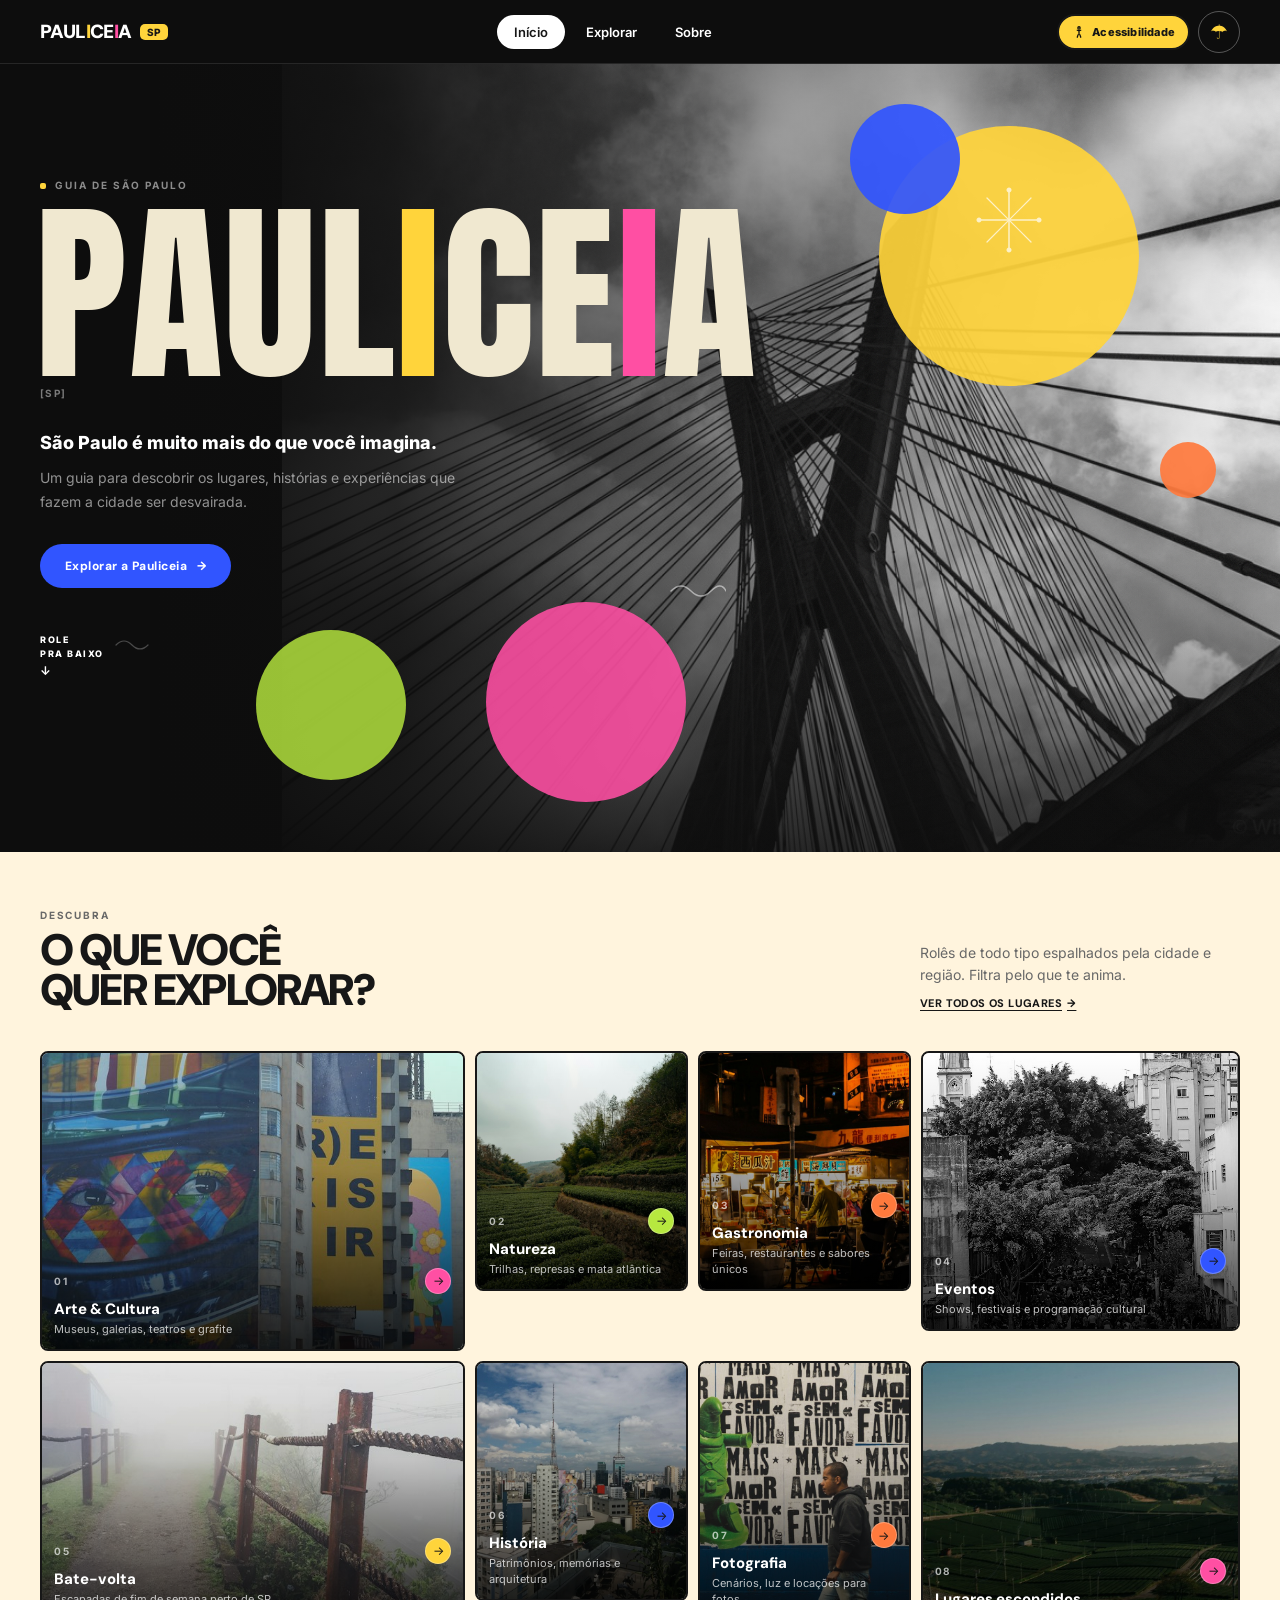
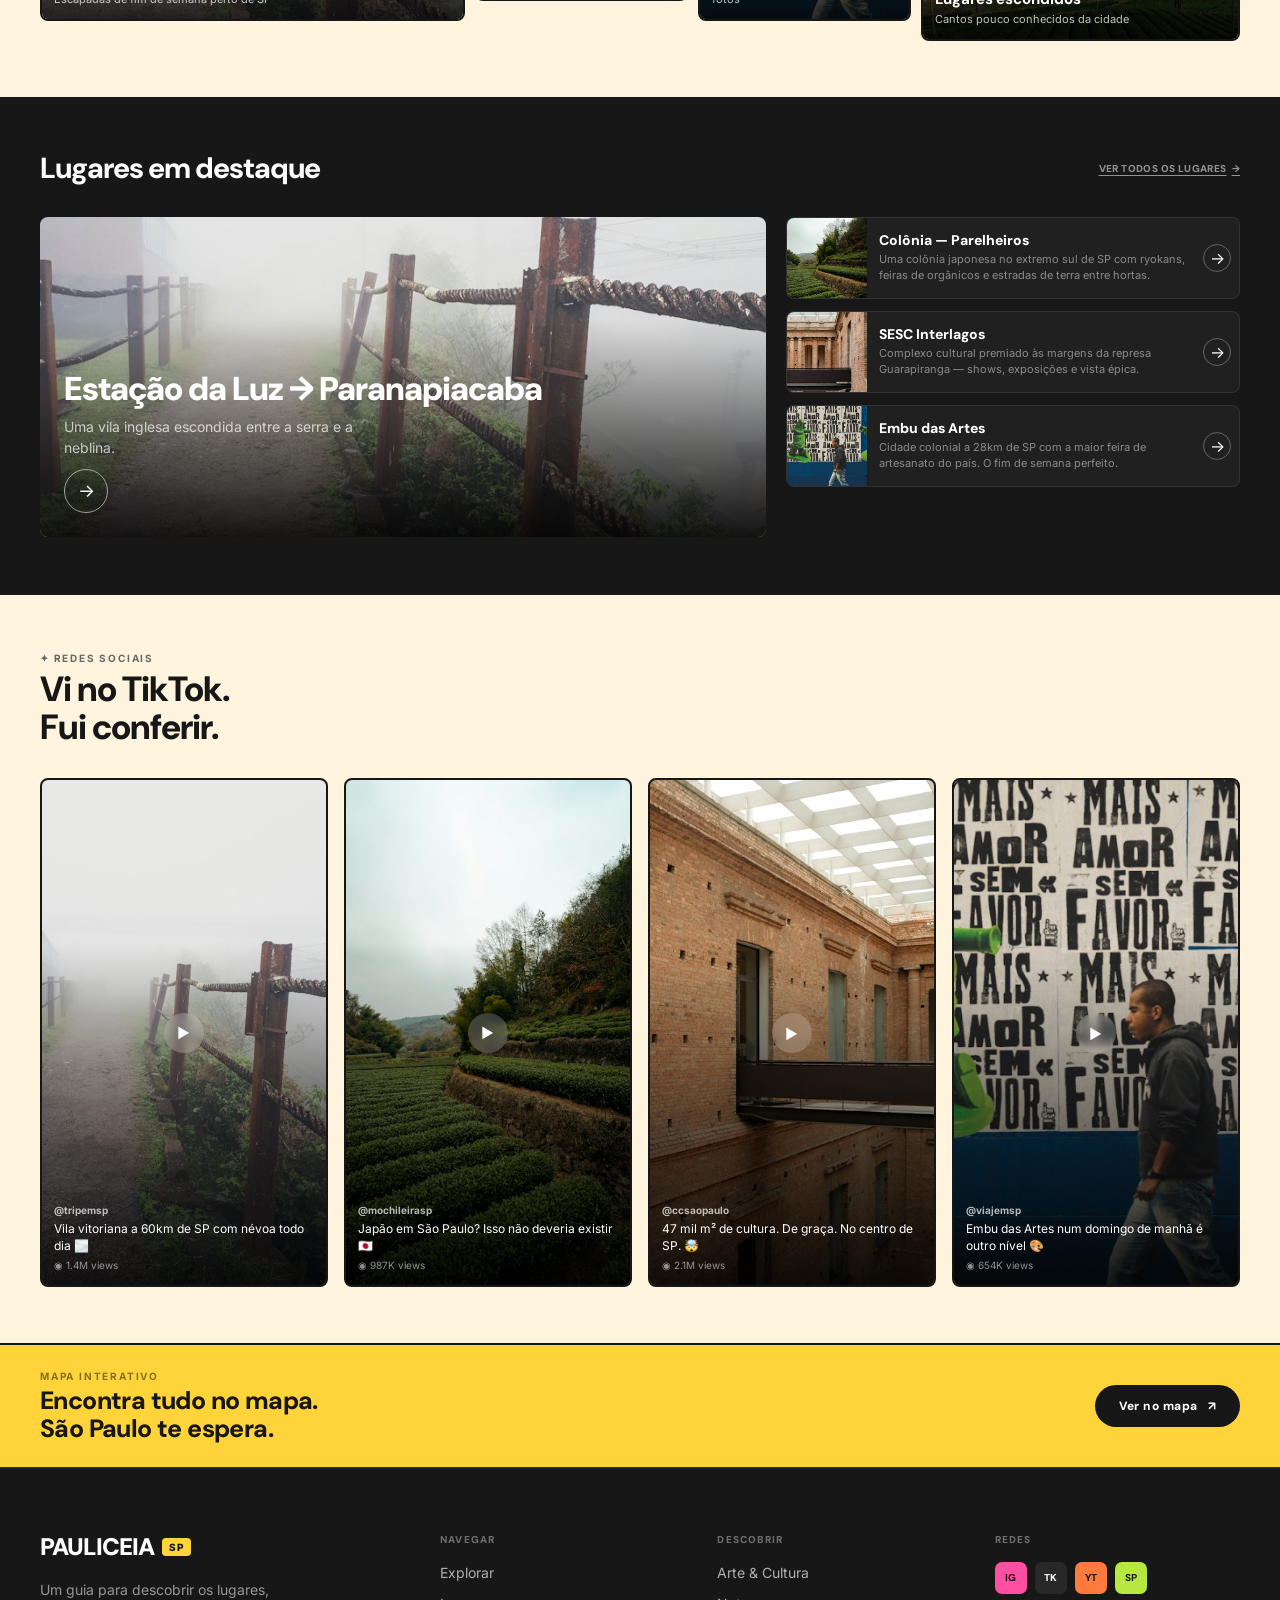
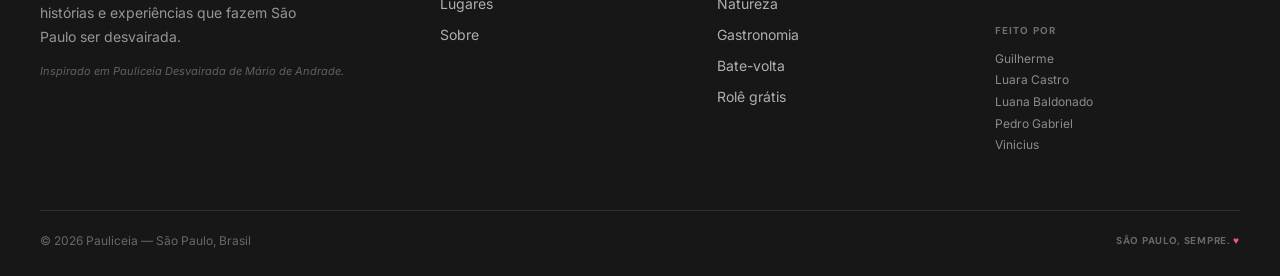
==== index.html @ 5afbe062 "Home page" ====
<!doctype html>
<html lang="pt-BR">
  <head>
    <meta charset="UTF-8" />
    <meta name="viewport" content="width=device-width, initial-scale=1" />
    <meta name="theme-color" content="#0d0d0d" />
    <meta name="description" content="Um guia para descobrir os lugares, histórias e experiências que fazem São Paulo ser desvairada." />
    <title>Pauliceia SP — Guia de São Paulo</title>
    <link rel="preconnect" href="https://fonts.googleapis.com" />
    <link rel="preconnect" href="https://fonts.gstatic.com" crossorigin />
    <link href="https://fonts.googleapis.com/css2?family=Anton&family=DM+Sans:wght@400;500;600;700;800;900&family=Inter:wght@400;500;600;700;800&display=swap" rel="stylesheet" />
    <link rel="stylesheet" href="styles.css" />
    <script src="script.js" defer></script>
  </head>
  <body>
    <a class="skip-link" href="#conteudo">Pular para o conteúdo</a>
    <header class="site-header">
      <div class="header-inner">
        <a class="brand" href="#inicio" aria-label="Pauliceia SP, início">
          <span>PAUL<span class="brand-yellow">I</span>CE<span class="brand-pink">I</span>A</span>
          <span class="brand-tag">SP</span>
        </a>
        <button class="menu-toggle" type="button" aria-expanded="false" aria-controls="primary-nav" aria-label="Abrir menu">
          <span></span><span></span>
        </button>
        <nav class="primary-nav" id="primary-nav" aria-label="Navegação principal">
          <a class="nav-link is-current" href="#inicio">Início</a>
          <a class="nav-link" href="#explorar">Explorar</a>
          <a class="nav-link" href="#sobre">Sobre</a>
        </nav>
        <div class="header-actions">
          <button class="accessibility-toggle" type="button" aria-pressed="false">
            <img src="assets/accessibility.svg" alt="" />
            <span>Acessibilidade</span>
          </button>
          <button class="theme-toggle" type="button" aria-label="Alternar tema" aria-pressed="false">☂</button>
        </div>
      </div>
    </header>

    <main id="conteudo">
      <section class="hero" id="inicio" aria-labelledby="hero-title">
        <img class="hero-photo" src="assets/hero.png" alt="Ponte estaiada de São Paulo vista de baixo" />
        <div class="hero-texture" aria-hidden="true"></div>
        <div class="hero-scrim" aria-hidden="true"></div>
        <div class="hero-shape shape-yellow" aria-hidden="true"></div>
        <div class="hero-shape shape-pink" aria-hidden="true"></div>
        <div class="hero-shape shape-green" aria-hidden="true"></div>
        <div class="hero-shape shape-blue" aria-hidden="true"></div>
        <div class="hero-shape shape-orange" aria-hidden="true"></div>
        <img class="hero-spark" src="assets/hero-spark.svg" alt="" />
        <img class="hero-mark" src="assets/hero-mark.svg" alt="" />

        <div class="hero-content page-width">
          <p class="eyebrow hero-eyebrow"><span></span> Guia de São Paulo</p>
          <h1 id="hero-title" aria-label="Pauliceia"><span>P</span><span>A</span><span>U</span><span>L</span><span class="yellow-letter">I</span><span>C</span><span>E</span><span class="pink-letter">I</span><span>A</span></h1>
          <p class="hero-index">[SP]</p>
          <div class="hero-copy">
            <h2>São Paulo é muito mais do que você imagina.</h2>
            <p>Um guia para descobrir os lugares, histórias e experiências que fazem a cidade ser desvairada.</p>
            <a class="button button-blue" href="#explorar">Explorar a Pauliceia <span aria-hidden="true">→</span></a>
            <div class="scroll-note">
              <span>Role<br />pra baixo<br /><b aria-hidden="true">↓</b></span>
              <img src="assets/scroll-mark.svg" alt="" />
            </div>
          </div>
        </div>
      </section>

      <section class="explore-section paper-section" id="explorar" aria-labelledby="explore-title">
        <div class="page-width section-pad">
          <div class="section-heading explore-heading">
            <div>
              <p class="eyebrow">Descubra</p>
              <h2 class="display-heading" id="explore-title">O que você<br />quer explorar?</h2>
            </div>
            <div class="heading-aside">
              <p>Rolês de todo tipo espalhados pela cidade e região. Filtra pelo que te anima.</p>
              <a class="text-link" href="#lugares">Ver todos os lugares <span aria-hidden="true">→</span></a>
            </div>
          </div>

          <div class="category-grid">
            <a class="category-card category-culture" href="#lugares">
              <img src="assets/category-culture.png" alt="Mural e arte urbana em São Paulo" />
              <span class="category-content"><span class="category-top"><span class="category-number">01</span><span class="category-arrow" aria-hidden="true">→</span></span><span class="category-name">Arte &amp; Cultura</span><span class="category-description">Museus, galerias, teatros e grafite</span></span>
            </a>
            <a class="category-card category-nature" href="#lugares">
              <img src="assets/category-nature.png" alt="Trilha cercada por verde" />
              <span class="category-content"><span class="category-top"><span class="category-number">02</span><span class="category-arrow" aria-hidden="true">→</span></span><span class="category-name">Natureza</span><span class="category-description">Trilhas, represas e mata atlântica</span></span>
            </a>
            <a class="category-card category-food" href="#lugares">
              <img src="assets/category-food.png" alt="Banca de comida em mercado" />
              <span class="category-content"><span class="category-top"><span class="category-number">03</span><span class="category-arrow" aria-hidden="true">→</span></span><span class="category-name">Gastronomia</span><span class="category-description">Feiras, restaurantes e sabores únicos</span></span>
            </a>
            <a class="category-card category-events" href="#lugares">
              <img src="assets/category-events.png" alt="Multidão em evento cultural" />
              <span class="category-content"><span class="category-top"><span class="category-number">04</span><span class="category-arrow" aria-hidden="true">→</span></span><span class="category-name">Eventos</span><span class="category-description">Shows, festivais e programação cultural</span></span>
            </a>
            <a class="category-card category-daytrip" href="#lugares">
              <img src="assets/category-daytrip.png" alt="Caminho com neblina na serra" />
              <span class="category-content"><span class="category-top"><span class="category-number">05</span><span class="category-arrow" aria-hidden="true">→</span></span><span class="category-name">Bate-volta</span><span class="category-description">Escapadas de fim de semana perto de SP</span></span>
            </a>
            <a class="category-card category-history" href="#lugares">
              <img src="assets/category-history.png" alt="Edifício histórico paulistano" />
              <span class="category-content"><span class="category-top"><span class="category-number">06</span><span class="category-arrow" aria-hidden="true">→</span></span><span class="category-name">História</span><span class="category-description">Patrimônios, memórias e arquitetura</span></span>
            </a>
            <a class="category-card category-photo" href="#lugares">
              <img src="assets/category-photography.png" alt="Paisagem urbana ao entardecer" />
              <span class="category-content"><span class="category-top"><span class="category-number">07</span><span class="category-arrow" aria-hidden="true">→</span></span><span class="category-name">Fotografia</span><span class="category-description">Cenários, luz e locações para fotos</span></span>
            </a>
            <a class="category-card category-hidden" href="#lugares">
              <img src="assets/category-hidden.png" alt="Vista de um lugar pouco conhecido" />
              <span class="category-content"><span class="category-top"><span class="category-number">08</span><span class="category-arrow" aria-hidden="true">→</span></span><span class="category-name">Lugares escondidos</span><span class="category-description">Cantos pouco conhecidos da cidade</span></span>
            </a>
          </div>
        </div>
      </section>

      <section class="featured-section dark-section" id="lugares" aria-labelledby="featured-title">
        <div class="page-width section-pad">
          <div class="section-heading featured-heading">
            <h2 id="featured-title">Lugares em destaque</h2>
            <a class="text-link text-link-muted" href="#mapa">Ver todos os lugares <span aria-hidden="true">→</span></a>
          </div>
          <div class="featured-grid">
            <a class="featured-main" href="https://maps.google.com/?q=Paranapiacaba+SP" target="_blank" rel="noreferrer">
              <img src="assets/destination-paranapiacaba.png" alt="Caminho envolto em névoa na Vila de Paranapiacaba" />
              <span class="featured-main-copy"><strong>Estação da Luz → Paranapiacaba</strong><span>Uma vila inglesa escondida entre a serra e a neblina.</span><i aria-hidden="true">→</i></span>
            </a>
            <div class="featured-list">
              <a class="place-row" href="https://maps.google.com/?q=Parelheiros+SP" target="_blank" rel="noreferrer">
                <img src="assets/destination-parelheiros.png" alt="Plantação de chá em Parelheiros" />
                <span><strong>Colônia — Parelheiros</strong><span>Uma colônia japonesa no extremo sul de SP com ryokans, feiras de orgânicos e estradas de terra entre hortas.</span></span>
                <i aria-hidden="true">→</i>
              </a>
              <a class="place-row" href="https://maps.google.com/?q=SESC+Interlagos" target="_blank" rel="noreferrer">
                <img src="assets/destination-sesc.png" alt="Interior do SESC Interlagos" />
                <span><strong>SESC Interlagos</strong><span>Complexo cultural premiado às margens da represa Guarapiranga — shows, exposições e vista épica.</span></span>
                <i aria-hidden="true">→</i>
              </a>
              <a class="place-row" href="https://maps.google.com/?q=Embu+das+Artes" target="_blank" rel="noreferrer">
                <img src="assets/destination-embu.png" alt="Mural colorido em Embu das Artes" />
                <span><strong>Embu das Artes</strong><span>Cidade colonial a 28km de SP com a maior feira de artesanato do país. O fim de semana perfeito.</span></span>
                <i aria-hidden="true">→</i>
              </a>
            </div>
          </div>
        </div>
      </section>

      <section class="social-section paper-section" aria-labelledby="social-title">
        <div class="page-width section-pad">
          <p class="eyebrow social-eyebrow">✦ Redes sociais</p>
          <h2 class="social-title" id="social-title">Vi no TikTok.<br />Fui conferir.</h2>
          <div class="social-grid">
            <a class="social-card" href="https://www.tiktok.com/@tripemsp" target="_blank" rel="noreferrer" aria-label="Ver publicação de @tripemsp no TikTok">
              <img src="assets/social-tripemsp.png" alt="Caminho enevoado em Paranapiacaba" />
              <span class="play-button" aria-hidden="true">▶</span>
              <span class="social-caption"><strong>@tripemsp</strong><span>Vila vitoriana a 60km de SP com névoa todo dia 🌫️</span><small>◉ 1.4M views</small></span>
            </a>
            <a class="social-card" href="https://www.tiktok.com/@mochileirasp" target="_blank" rel="noreferrer" aria-label="Ver publicação de @mochileirasp no TikTok">
              <img src="assets/social-mochileirasp.png" alt="Plantação verde nas colinas" />
              <span class="play-button" aria-hidden="true">▶</span>
              <span class="social-caption"><strong>@mochileirasp</strong><span>Japão em São Paulo? Isso não deveria existir 🇯🇵</span><small>◉ 987K views</small></span>
            </a>
            <a class="social-card" href="https://www.tiktok.com/@ccsaopaulo" target="_blank" rel="noreferrer" aria-label="Ver publicação de @ccsaopaulo no TikTok">
              <img src="assets/social-ccsaopaulo.png" alt="Espaço cultural contemporâneo" />
              <span class="play-button" aria-hidden="true">▶</span>
              <span class="social-caption"><strong>@ccsaopaulo</strong><span>47 mil m² de cultura. De graça. No centro de SP. 🤯</span><small>◉ 2.1M views</small></span>
            </a>
            <a class="social-card" href="https://www.tiktok.com/@viajemsp" target="_blank" rel="noreferrer" aria-label="Ver publicação de @viajemsp no TikTok">
              <img src="assets/social-viajemsp.png" alt="Pessoa diante de um mural em Embu das Artes" />
              <span class="play-button" aria-hidden="true">▶</span>
              <span class="social-caption"><strong>@viajemsp</strong><span>Embu das Artes num domingo de manhã é outro nível 🎨</span><small>◉ 654K views</small></span>
            </a>
          </div>
        </div>
      </section>

      <section class="map-cta" id="mapa" aria-labelledby="map-title">
        <div class="page-width map-inner">
          <div>
            <p class="eyebrow">Mapa interativo</p>
            <h2 id="map-title">Encontra tudo no mapa.<br />São Paulo te espera.</h2>
          </div>
          <a class="button button-dark" href="https://maps.google.com/?q=São+Paulo+SP" target="_blank" rel="noreferrer">Ver no mapa <span aria-hidden="true">↗</span></a>
        </div>
      </section>
    </main>

    <footer class="site-footer" id="sobre">
      <div class="page-width footer-inner">
        <div class="footer-grid">
          <div class="footer-about">
            <a class="footer-brand" href="#inicio">PAULICEIA <span>SP</span></a>
            <p>Um guia para descobrir os lugares, histórias e experiências que fazem São Paulo ser desvairada.</p>
            <em>Inspirado em Pauliceia Desvairada de Mário de Andrade.</em>
          </div>
          <div class="footer-column">
            <h2>Navegar</h2>
            <a href="#explorar">Explorar</a><a href="#lugares">Lugares</a><a href="#sobre">Sobre</a>
          </div>
          <div class="footer-column">
            <h2>Descobrir</h2>
            <a href="#explorar">Arte &amp; Cultura</a><a href="#explorar">Natureza</a><a href="#explorar">Gastronomia</a><a href="#explorar">Bate-volta</a><a href="#explorar">Rolê grátis</a>
          </div>
          <div class="footer-column footer-socials">
            <h2>Redes</h2>
            <div class="social-links"><a href="https://www.instagram.com/" aria-label="Instagram">IG</a><a href="https://www.tiktok.com/" aria-label="TikTok">TK</a><a href="https://www.youtube.com/" aria-label="YouTube">YT</a><a href="https://open.spotify.com/" aria-label="Spotify">SP</a></div>
            <h2 class="credits-heading">Feito por</h2>
            <p>Guilherme<br />Luara Castro<br />Luana Baldonado<br />Pedro Gabriel<br />Vinicius</p>
          </div>
        </div>
        <div class="footer-bottom"><span>© 2026 Pauliceia — São Paulo, Brasil</span><strong>São Paulo, sempre. <b aria-hidden="true">♥</b></strong></div>
      </div>
    </footer>
  </body>
</html>
---- styles.css ----
:root {
  color-scheme: light;
  --ink: #171717;
  --night: #0d0d0d;
  --paper: #fff4dd;
  --paper-text: #171717;
  --muted: #686868;
  --yellow: #ffd43b;
  --pink: #ff4fa3;
  --green: #b7e83f;
  --blue: #3155ff;
  --orange: #ff7a3d;
  --content: 1440px;
}

* { box-sizing: border-box; }
html { scroll-behavior: smooth; scroll-padding-top: 72px; }
body { margin: 0; background: var(--paper); color: var(--paper-text); font-family: Inter, sans-serif; -webkit-font-smoothing: antialiased; }
body.night-mode { --paper: #191919; --paper-text: #f0e8d0; --muted: #aaa; color-scheme: dark; }
button, a { color: inherit; }
a { text-decoration: none; }
button { font: inherit; }
img { display: block; }
.page-width { width: min(100% - 80px, var(--content)); margin-inline: auto; }
.skip-link { position: fixed; z-index: 20; top: 8px; left: 8px; padding: 12px 16px; color: var(--ink); background: var(--yellow); transform: translateY(-150%); }
.skip-link:focus { transform: translateY(0); }

.site-header { position: relative; z-index: 10; height: 64px; background: var(--night); border-bottom: 1px solid rgba(255,255,255,.1); color: #fff; }
.header-inner { width: min(100% - 80px, var(--content)); height: 100%; margin: auto; display: flex; align-items: center; justify-content: space-between; }
.brand { display: inline-flex; align-items: center; gap: 8px; font: 900 19px/1 "DM Sans", sans-serif; letter-spacing: -.6px; }
.brand-yellow { color: var(--yellow); }
.brand-pink { color: var(--pink); }
.brand-tag { padding: 3px 7px; border-radius: 5px; background: var(--yellow); color: var(--ink); font: 800 10px/1 Inter, sans-serif; letter-spacing: .4px; }
.primary-nav, .header-actions { display: flex; align-items: center; gap: 4px; }
.nav-link { padding: 8px 16px; border: 1px solid transparent; border-radius: 24px; color: #fff; font-size: 13px; font-weight: 600; transition: background .2s, color .2s; }
.nav-link:hover, .nav-link.is-current { background: #fff; color: var(--ink); }
.header-actions { gap: 8px; }
.accessibility-toggle, .theme-toggle, .menu-toggle { border: 0; cursor: pointer; }
.accessibility-toggle { display: inline-flex; align-items: center; gap: 6px; padding: 9px 13px; border: 2px solid var(--ink); border-radius: 30px; background: var(--yellow); color: var(--ink); font-size: 11px; font-weight: 800; letter-spacing: .2px; }
.accessibility-toggle img { width: 14px; height: 14px; object-fit: contain; }
.theme-toggle { width: 42px; height: 42px; border: 1px solid rgba(255,255,255,.3); border-radius: 50%; background: transparent; color: var(--yellow); font-size: 20px; }
.theme-toggle:hover { background: rgba(255,255,255,.1); }
.menu-toggle { display: none; }

.hero { position: relative; min-height: 788px; overflow: hidden; isolation: isolate; background: var(--night); color: #fff; }
.hero-photo, .hero-texture, .hero-scrim { position: absolute; z-index: -2; inset: 0; width: 100%; height: 100%; }
.hero-photo { left: auto; width: 78%; object-fit: cover; object-position: center 48%; }
.hero-texture { z-index: -1; background: url("assets/texture.png") left top / 180px auto repeat; opacity: .12; mix-blend-mode: screen; }
.hero-scrim { z-index: -1; background: linear-gradient(90deg, #0d0d0d 12%, rgba(13,13,13,.88) 31%, rgba(13,13,13,.43) 56%, rgba(13,13,13,.04) 100%), linear-gradient(0deg, rgba(13,13,13,.8), transparent 38%); }
.hero-content { position: relative; padding-top: 114px; padding-bottom: 68px; }
.eyebrow { margin: 0; color: var(--muted); font-size: 10px; font-weight: 700; letter-spacing: 1.8px; line-height: 1.5; text-transform: uppercase; }
.hero-eyebrow { display: flex; align-items: center; gap: 9px; color: rgba(255,255,255,.52); letter-spacing: 2px; }
.hero-eyebrow span { width: 6px; height: 6px; border-radius: 2px; background: var(--yellow); }
.hero h1 { display: flex; align-items: baseline; gap: 0; width: max-content; margin: 12px 0 0 -5px; color: #f0e8d0; font: 400 194px/.92 Anton, Impact, sans-serif; letter-spacing: 1.5px; }
.hero h1 .yellow-letter { color: var(--yellow); }
.hero h1 .pink-letter { color: var(--pink); }
.hero-index { margin: 4px 0 0; color: rgba(255,255,255,.45); font-size: 10px; font-weight: 700; letter-spacing: 1.4px; }
.hero-copy { max-width: 480px; margin-top: 32px; }
.hero-copy h2 { margin: 0; color: #fff; font-size: 18px; font-weight: 800; line-height: 1.35; }
.hero-copy > p { max-width: 455px; margin: 10px 0 0; color: rgba(255,255,255,.55); font-size: 14px; line-height: 1.75; }
.button { display: inline-flex; align-items: center; justify-content: center; gap: 10px; border: 0; border-radius: 30px; font: 800 12px/1.2 "DM Sans", sans-serif; letter-spacing: .45px; transition: transform .2s, filter .2s; }
.button:hover { transform: translateY(-2px); filter: brightness(1.06); }
.button-blue { margin-top: 29px; padding: 15px 25px; background: var(--blue); color: #fff; }
.scroll-note { display: flex; align-items: flex-start; gap: 10px; margin-top: 45px; color: #fff; font-size: 9px; font-weight: 800; letter-spacing: 1.5px; line-height: 1.5; text-transform: uppercase; }
.scroll-note b { display: inline-block; margin-top: 2px; font-size: 12px; }
.scroll-note img { width: 40px; height: 24px; object-fit: contain; }
.hero-shape { position: absolute; z-index: -1; border-radius: 50%; opacity: .92; }
.shape-yellow { top: 62px; right: 11%; width: 260px; aspect-ratio: 1; background: var(--yellow); }
.shape-pink { bottom: 50px; left: 38%; width: 200px; aspect-ratio: 1; background: var(--pink); opacity: .88; }
.shape-green { bottom: 72px; left: 20%; width: 150px; aspect-ratio: 1; background: var(--green); opacity: .82; }
.shape-blue { top: 40px; right: 25%; width: 110px; aspect-ratio: 1; background: var(--blue); }
.shape-orange { top: 48%; right: 5%; width: 56px; aspect-ratio: 1; background: var(--orange); }
.hero-spark, .hero-mark { position: absolute; z-index: 0; pointer-events: none; }
.hero-spark { top: 116px; right: calc(11% + 90px); }
.hero-mark { top: 65%; left: 52%; }

.paper-section { background: var(--paper); color: var(--paper-text); transition: background .25s, color .25s; }
.section-pad { padding-block: 56px; }
.section-heading { display: flex; align-items: flex-end; justify-content: space-between; gap: 32px; }
.display-heading { margin: 7px 0 0; font: 900 44px/.92 "DM Sans", sans-serif; letter-spacing: -1.8px; text-transform: uppercase; }
.heading-aside { width: 320px; }
.heading-aside p { margin: 0; color: var(--muted); font-size: 14px; line-height: 1.6; }
.text-link { display: inline-flex; gap: 5px; margin-top: 9px; color: var(--paper-text); font: 800 11px/1.4 "DM Sans", sans-serif; letter-spacing: .4px; text-decoration: underline; text-underline-offset: 3px; text-transform: uppercase; }
.category-grid { display: grid; grid-template-columns: 2fr 1fr 1fr 1.5fr; grid-template-rows: 300px 280px; gap: 10px; margin-top: 40px; }
.category-card { position: relative; min-width: 0; overflow: hidden; border: 2px solid var(--ink); border-radius: 8px; color: #fff; isolation: isolate; }
.category-card::after { position: absolute; z-index: -1; inset: 0; background: linear-gradient(0deg, rgba(0,0,0,.78), rgba(0,0,0,.12) 62%, transparent); content: ""; }
.category-card > img { position: absolute; z-index: -2; inset: 0; width: 100%; height: 100%; object-fit: cover; transition: transform .45s cubic-bezier(.2,.7,.2,1); }
.category-card:hover > img { transform: scale(1.045); }
.category-content { position: absolute; right: 12px; bottom: 12px; left: 12px; display: flex; flex-direction: column; gap: 4px; }
.category-top { display: flex; align-items: center; justify-content: space-between; margin-bottom: 2px; }
.category-number { color: rgba(255,255,255,.68); font-size: 10px; font-weight: 700; letter-spacing: 1.5px; }
.category-arrow { display: grid; width: 26px; aspect-ratio: 1; place-items: center; border: 1px solid rgba(255,255,255,.28); border-radius: 50%; background: var(--accent, var(--pink)); color: var(--ink); font-size: 12px; transition: transform .2s; }
.category-card:hover .category-arrow { transform: rotate(-45deg); }
.category-name { font: 800 15px/1.2 "DM Sans", sans-serif; }
.category-description { color: rgba(255,255,255,.74); font-size: 11px; line-height: 1.4; }
.category-culture { grid-column: 1; grid-row: 1; height: 300px; --accent: var(--pink); }
.category-nature { grid-column: 2; grid-row: 1; height: 240px; --accent: var(--green); }
.category-food { grid-column: 3; grid-row: 1; height: 240px; --accent: var(--orange); }
.category-events { grid-column: 4; grid-row: 1; height: 280px; --accent: var(--blue); }
.category-daytrip { grid-column: 1; grid-row: 2; height: 260px; --accent: var(--yellow); }
.category-history { grid-column: 2; grid-row: 2; height: 240px; --accent: var(--blue); }
.category-photo { grid-column: 3; grid-row: 2; height: 260px; --accent: var(--orange); }
.category-hidden { grid-column: 4; grid-row: 2; height: 280px; --accent: var(--pink); }

.dark-section, .site-footer { background: #171717; color: #fff; }
.featured-heading { align-items: center; }
.featured-heading h2 { margin: 0; font: 800 29px/1.1 "DM Sans", sans-serif; letter-spacing: -1px; }
.text-link-muted { margin: 0; color: rgba(255,255,255,.53); font-size: 10px; }
.featured-grid { display: grid; grid-template-columns: 1.6fr 1fr; gap: 20px; margin-top: 32px; }
.featured-main { position: relative; min-height: 320px; overflow: hidden; border-radius: 8px; isolation: isolate; color: #fff; }
.featured-main::after { position: absolute; z-index: -1; inset: 0; background: linear-gradient(0deg, rgba(0,0,0,.88), transparent 68%); content: ""; }
.featured-main > img { position: absolute; z-index: -2; inset: 0; width: 100%; height: 100%; object-fit: cover; transition: transform .45s; }
.featured-main:hover > img { transform: scale(1.03); }
.featured-main-copy { position: absolute; right: 24px; bottom: 24px; left: 24px; display: flex; flex-direction: column; gap: 8px; }
.featured-main-copy strong { font: 900 33px/1.12 "DM Sans", sans-serif; letter-spacing: -1px; }
.featured-main-copy > span { max-width: 320px; color: rgba(255,255,255,.72); font-size: 14px; line-height: 1.5; }
.featured-main-copy i { display: grid; width: 44px; aspect-ratio: 1; margin-top: 3px; place-items: center; border: 1px solid rgba(255,255,255,.55); border-radius: 50%; font-size: 18px; font-style: normal; }
.featured-list { display: flex; flex-direction: column; gap: 12px; }
.place-row { display: grid; grid-template-columns: 80px minmax(0, 1fr) 36px; align-items: center; min-height: 82px; overflow: hidden; border: 1px solid rgba(255,255,255,.08); border-radius: 8px; background: rgba(255,255,255,.04); color: #fff; transition: background .2s; }
.place-row:hover { background: rgba(255,255,255,.09); }
.place-row > img { width: 80px; height: 80px; object-fit: cover; }
.place-row > span { display: flex; min-width: 0; flex-direction: column; gap: 3px; padding: 8px 12px; }
.place-row strong { font: 800 14px/1.25 "DM Sans", sans-serif; }
.place-row > span > span { display: -webkit-box; overflow: hidden; color: rgba(255,255,255,.48); font-size: 11px; line-height: 1.45; -webkit-box-orient: vertical; -webkit-line-clamp: 2; }
.place-row i { display: grid; width: 28px; height: 28px; margin-right: 10px; place-items: center; border: 1px solid rgba(255,255,255,.3); border-radius: 50%; font-style: normal; }

.social-section { border-block: 2px solid var(--ink); }
.social-eyebrow { color: var(--muted); }
.social-title { margin: 5px 0 0; font: 800 35px/1.08 "DM Sans", sans-serif; letter-spacing: -1px; }
.social-grid { display: grid; grid-template-columns: repeat(4, minmax(0, 1fr)); gap: 16px; margin-top: 32px; }
.social-card { position: relative; overflow: hidden; aspect-ratio: 328 / 579; border: 2px solid var(--ink); border-radius: 8px; background: #1a1a1a; color: #fff; isolation: isolate; }
.social-card::after { position: absolute; z-index: -1; inset: 0; background: linear-gradient(0deg, rgba(0,0,0,.88) 0%, transparent 68%); content: ""; }
.social-card > img { position: absolute; z-index: -2; inset: 0; width: 100%; height: 100%; object-fit: cover; transition: transform .45s; }
.social-card:hover > img { transform: scale(1.04); }
.play-button { position: absolute; top: 50%; left: 50%; display: grid; width: 40px; aspect-ratio: 1; transform: translate(-50%, -50%); place-items: center; border-radius: 50%; background: rgba(255,255,255,.2); backdrop-filter: blur(4px); font-size: 14px; }
.social-caption { position: absolute; right: 12px; bottom: 14px; left: 12px; display: flex; flex-direction: column; gap: 5px; }
.social-caption strong { color: rgba(255,255,255,.7); font-size: 10px; }
.social-caption > span { font-size: 12px; line-height: 1.35; }
.social-caption small { color: rgba(255,255,255,.55); font-size: 10px; }

.map-cta { background: var(--yellow); color: var(--ink); }
.map-inner { display: flex; min-height: 122px; align-items: center; justify-content: space-between; gap: 24px; padding-block: 24px; }
.map-cta .eyebrow { color: rgba(0,0,0,.48); }
.map-cta h2 { margin: 3px 0 0; font: 800 25px/1.12 "DM Sans", sans-serif; letter-spacing: -.6px; }
.button-dark { padding: 14px 24px; background: var(--ink); color: #fff; white-space: nowrap; }

.site-footer { border-top: 2px solid rgba(255,255,255,.08); }
.footer-inner { padding-block: 64px 28px; }
.footer-grid { display: grid; grid-template-columns: 1.5fr 1fr 1fr 1fr; gap: 32px; }
.footer-brand { display: inline-flex; align-items: center; gap: 8px; font: 900 24px/1.2 "DM Sans", sans-serif; letter-spacing: -1px; }
.footer-brand span { padding: 3px 7px; border-radius: 4px; background: var(--yellow); color: var(--ink); font: 800 10px/1.2 Inter, sans-serif; letter-spacing: .5px; }
.footer-about > p { max-width: 260px; margin: 16px 0 0; color: rgba(255,255,255,.55); font-size: 14px; line-height: 1.7; }
.footer-about em { display: block; margin-top: 15px; color: rgba(255,255,255,.32); font-size: 11px; }
.footer-column { display: flex; flex-direction: column; align-items: flex-start; gap: 10px; }
.footer-column h2 { margin: 0 0 5px; color: rgba(255,255,255,.38); font: 800 10px/1.4 "DM Sans", sans-serif; letter-spacing: 1.2px; text-transform: uppercase; }
.footer-column > a { color: rgba(255,255,255,.66); font-size: 14px; line-height: 1.5; }
.footer-column > a:hover { color: var(--yellow); }
.social-links { display: flex; gap: 8px; margin-bottom: 20px; }
.social-links a { display: grid; width: 32px; aspect-ratio: 1; place-items: center; border-radius: 7px; background: var(--social-color); color: var(--ink); font: 800 10px "DM Sans", sans-serif; }
.social-links a:nth-child(1) { --social-color: var(--pink); }
.social-links a:nth-child(2) { --social-color: #282828; color: white; }
.social-links a:nth-child(3) { --social-color: var(--orange); }
.social-links a:nth-child(4) { --social-color: var(--green); }
.footer-column .credits-heading { margin: 0; }
.footer-column > p { margin: 0; color: rgba(255,255,255,.5); font-size: 12px; line-height: 1.8; }
.footer-bottom { display: flex; align-items: center; justify-content: space-between; gap: 16px; margin-top: 54px; padding-top: 22px; border-top: 1px solid rgba(255,255,255,.1); color: rgba(255,255,255,.35); font-size: 12px; }
.footer-bottom strong { color: rgba(255,255,255,.35); font: 800 10px "DM Sans", sans-serif; letter-spacing: .7px; text-transform: uppercase; }
.footer-bottom strong b { color: var(--pink); }

html.large-type { font-size: 112.5%; }
body.night-mode .explore-section, body.night-mode .social-section { border-color: #343434; }
body.night-mode .category-card { border-color: #343434; }

@media (max-width: 1100px) {
  .hero { min-height: 700px; }
  .hero h1 { font-size: 150px; }
  .shape-yellow { width: 205px; }
  .shape-blue { width: 88px; }
  .category-grid { grid-template-columns: repeat(2, minmax(0, 1fr)); grid-template-rows: none; }
  .category-card { grid-column: auto; grid-row: auto; height: 240px; }
  .featured-grid { grid-template-columns: 1.2fr 1fr; gap: 14px; }
  .place-row { grid-template-columns: 68px minmax(0, 1fr) 30px; }
  .place-row > img { width: 68px; height: 80px; }
  .place-row > span { padding-inline: 9px; }
}

@media (max-width: 760px) {
  .page-width, .header-inner { width: min(100% - 40px, var(--content)); }
  .site-header { height: 60px; }
  .header-inner { position: relative; }
  .menu-toggle { display: flex; width: 40px; height: 40px; flex-direction: column; align-items: center; justify-content: center; gap: 6px; margin-left: auto; background: transparent; }
  .menu-toggle span { width: 20px; height: 2px; border-radius: 2px; background: #fff; transition: transform .2s; }
  .menu-toggle[aria-expanded="true"] span:first-child { transform: translateY(4px) rotate(45deg); }
  .menu-toggle[aria-expanded="true"] span:last-child { transform: translateY(-4px) rotate(-45deg); }
  .primary-nav { position: absolute; top: 59px; right: -20px; left: -20px; display: none; flex-direction: column; align-items: stretch; gap: 2px; padding: 12px 20px 16px; border-top: 1px solid rgba(255,255,255,.1); background: var(--night); }
  .primary-nav.is-open { display: flex; }
  .nav-link { padding: 12px; }
  .header-actions { gap: 5px; margin-left: 5px; }
  .accessibility-toggle { width: 40px; height: 40px; justify-content: center; padding: 0; border-radius: 50%; }
  .accessibility-toggle span { position: absolute; width: 1px; height: 1px; overflow: hidden; clip: rect(0,0,0,0); white-space: nowrap; }
  .theme-toggle { width: 40px; height: 40px; }
  .hero { min-height: 690px; }
  .hero-photo { width: 100%; object-position: 60% center; opacity: .72; }
  .hero-scrim { background: linear-gradient(90deg, rgba(13,13,13,.9), rgba(13,13,13,.42)), linear-gradient(0deg, #0d0d0d, transparent 58%); }
  .hero-content { padding-top: 118px; }
  .hero h1 { flex-wrap: nowrap; margin-top: 20px; font-size: clamp(56px, 15vw, 110px); letter-spacing: 0; }
  .hero-copy { max-width: 430px; margin-top: 36px; }
  .hero-copy h2 { font-size: 17px; }
  .hero-copy > p { max-width: 390px; }
  .shape-yellow { top: 105px; right: -48px; width: 145px; opacity: .75; }
  .shape-blue { top: 77px; right: 25%; width: 62px; }
  .shape-green { bottom: 75px; left: auto; right: 22px; width: 95px; }
  .shape-pink { bottom: 31px; left: 54%; width: 125px; }
  .shape-orange { top: 45%; right: 8%; width: 38px; }
  .hero-spark { top: 138px; right: 2%; width: 56px; height: 56px; }
  .hero-mark { display: none; }
  .section-pad { padding-block: 42px; }
  .section-heading { align-items: flex-start; flex-direction: column; gap: 20px; }
  .display-heading { font-size: 36px; }
  .heading-aside { width: min(100%, 360px); }
  .category-grid { grid-template-columns: repeat(2, minmax(0, 1fr)); grid-template-rows: none; gap: 8px; margin-top: 28px; }
  .category-card { grid-column: auto; grid-row: auto; height: auto; min-height: 200px; }
  .category-culture, .category-daytrip, .category-hidden, .category-events { grid-column: span 2; }
  .category-culture, .category-events, .category-daytrip, .category-hidden { min-height: 210px; }
  .category-name { font-size: 14px; }
  .category-description { font-size: 10px; }
  .featured-heading { align-items: flex-start; flex-direction: row; gap: 12px; }
  .featured-heading h2 { font-size: 24px; }
  .text-link-muted { max-width: 130px; font-size: 9px; text-align: right; }
  .featured-grid { grid-template-columns: 1fr; gap: 14px; margin-top: 24px; }
  .featured-main { min-height: 290px; }
  .featured-main-copy strong { font-size: 26px; }
  .place-row { grid-template-columns: 68px minmax(0, 1fr) 30px; }
  .social-title { font-size: 32px; }
  .social-grid { grid-template-columns: repeat(2, minmax(0, 1fr)); gap: 10px; margin-top: 24px; }
  .social-card { aspect-ratio: 3 / 4; }
  .social-caption > span { font-size: 11px; }
  .map-inner { min-height: 140px; align-items: flex-start; flex-direction: column; justify-content: center; gap: 15px; }
  .map-cta h2 { font-size: 22px; }
  .button-dark { padding: 12px 20px; }
  .footer-inner { padding-block: 42px 24px; }
  .footer-grid { grid-template-columns: repeat(2, minmax(0, 1fr)); gap: 34px 22px; }
  .footer-about { grid-column: 1 / -1; }
  .footer-about > p { max-width: 340px; }
  .footer-bottom { align-items: flex-start; flex-direction: column; margin-top: 38px; }
}

@media (max-width: 420px) {
  .page-width, .header-inner { width: min(100% - 32px, var(--content)); }
  .brand { font-size: 17px; }
  .hero { min-height: 650px; }
  .hero h1 { font-size: 14vw; }
  .hero-content { padding-top: 106px; }
  .hero-copy { margin-top: 28px; }
  .category-grid { gap: 6px; }
  .category-card { min-height: 175px; }
  .category-culture, .category-events, .category-daytrip, .category-hidden { min-height: 190px; }
  .category-content { right: 8px; bottom: 9px; left: 8px; }
  .category-name { font-size: 12px; }
  .category-description { font-size: 9px; }
  .featured-heading h2 { font-size: 21px; }
  .featured-main { min-height: 250px; }
  .featured-main-copy { right: 16px; bottom: 16px; left: 16px; }
  .featured-main-copy strong { font-size: 22px; }
  .place-row strong { font-size: 12px; }
  .place-row > span > span { font-size: 10px; }
  .footer-grid { gap: 28px 14px; }
}

@media (prefers-reduced-motion: reduce) {
  *, *::before, *::after { scroll-behavior: auto !important; transition-duration: .01ms !important; animation-duration: .01ms !important; }
}
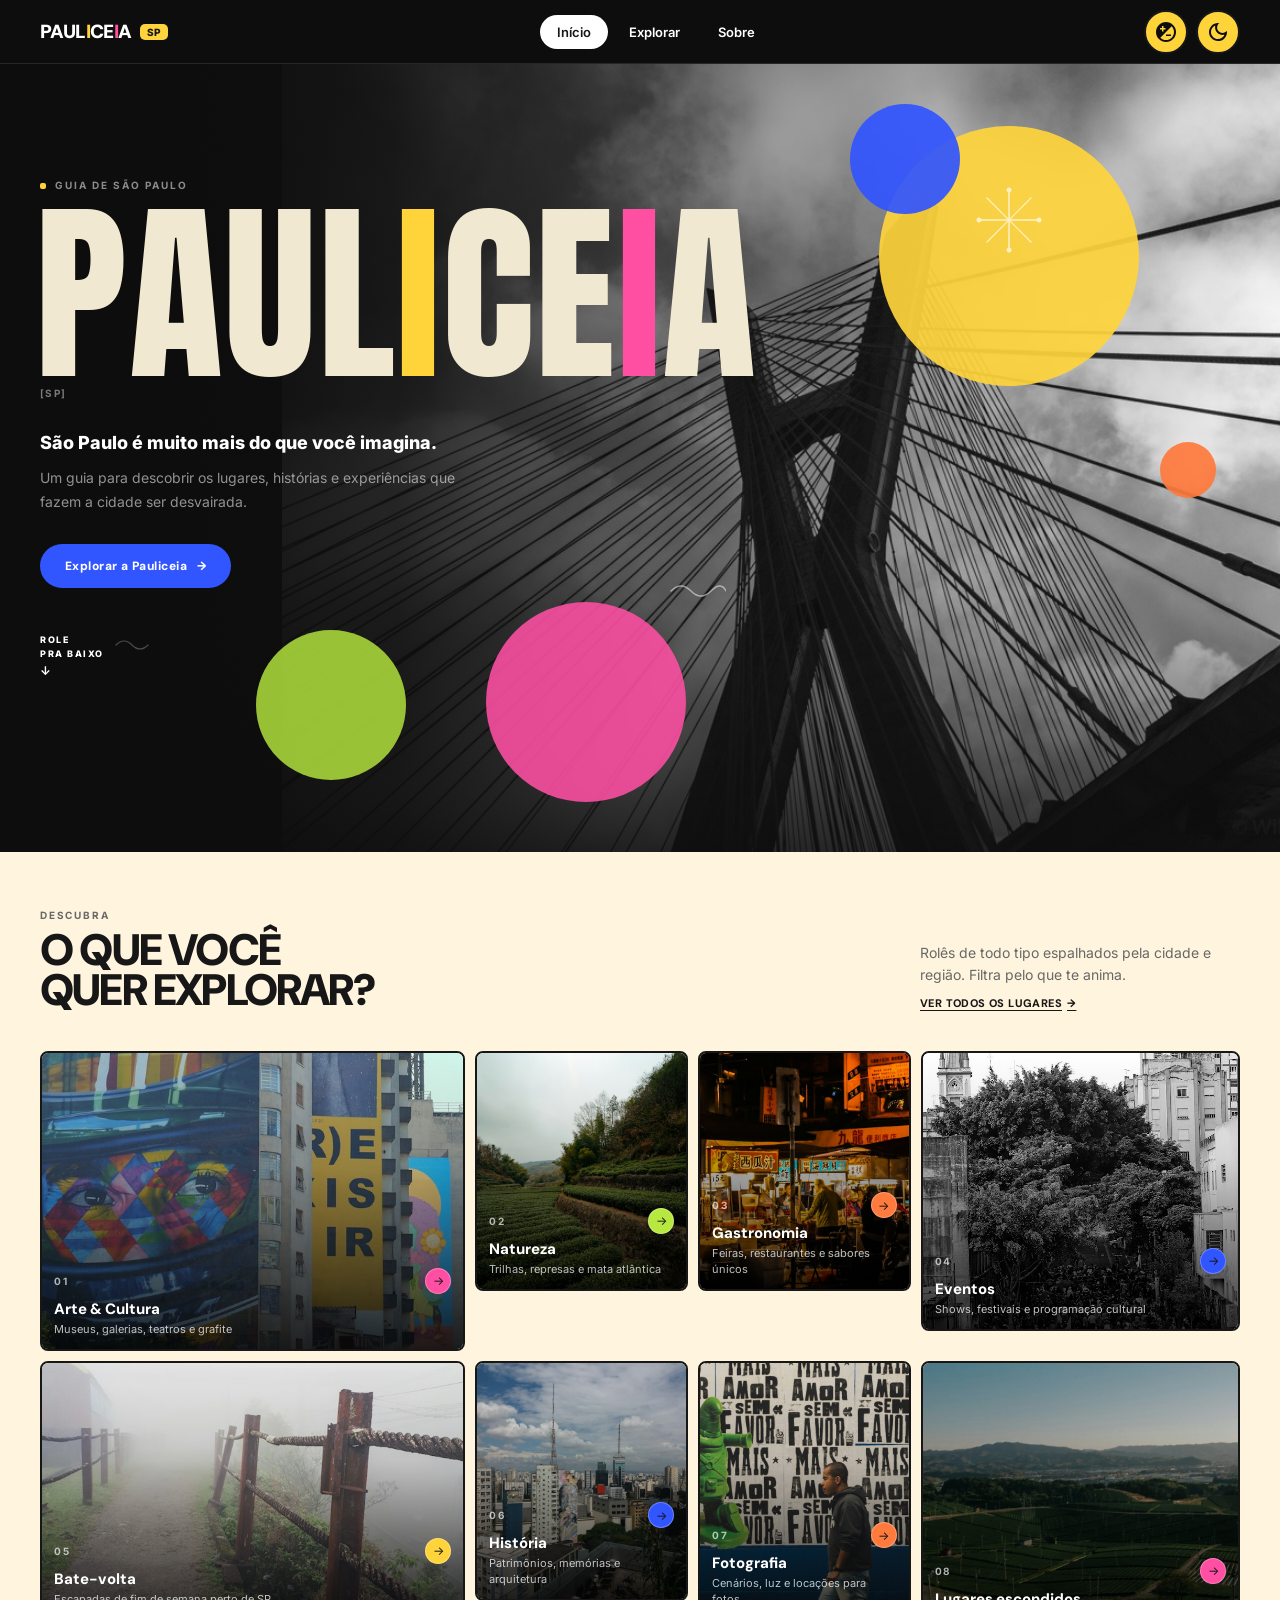
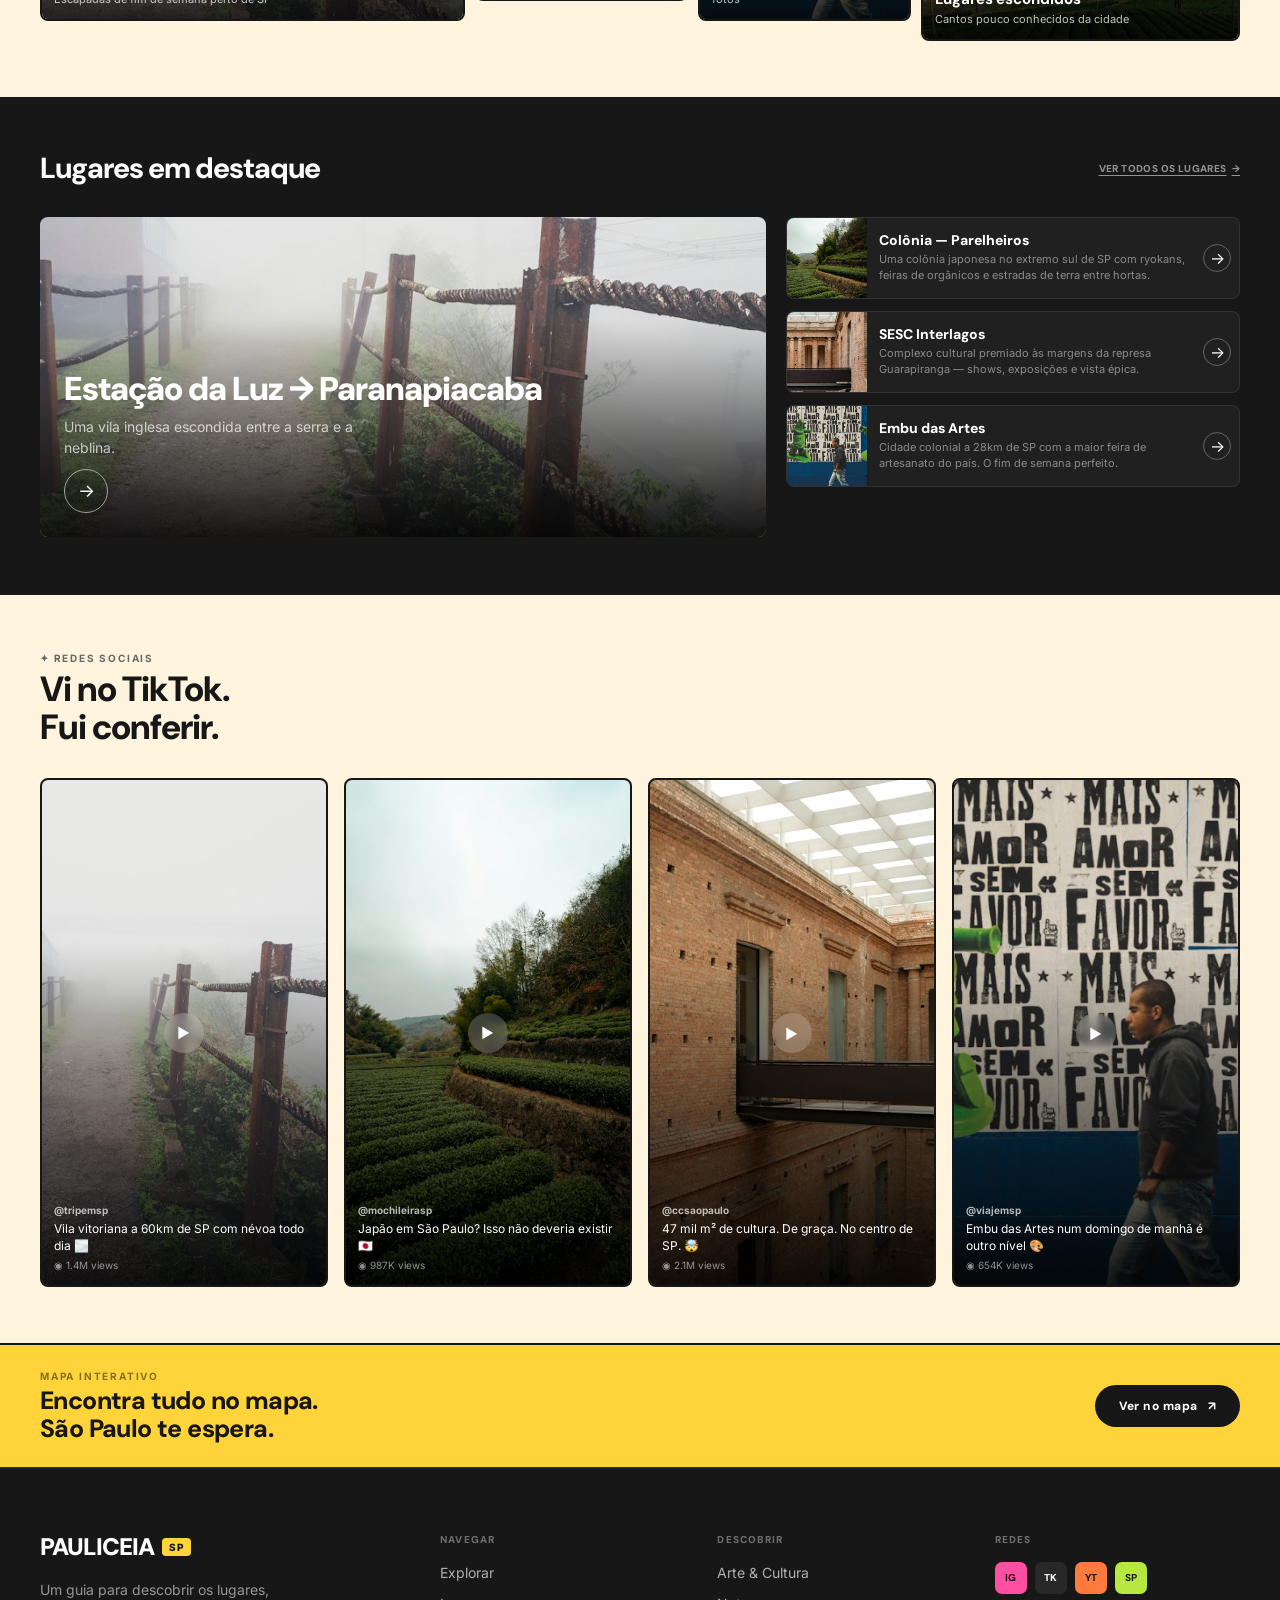
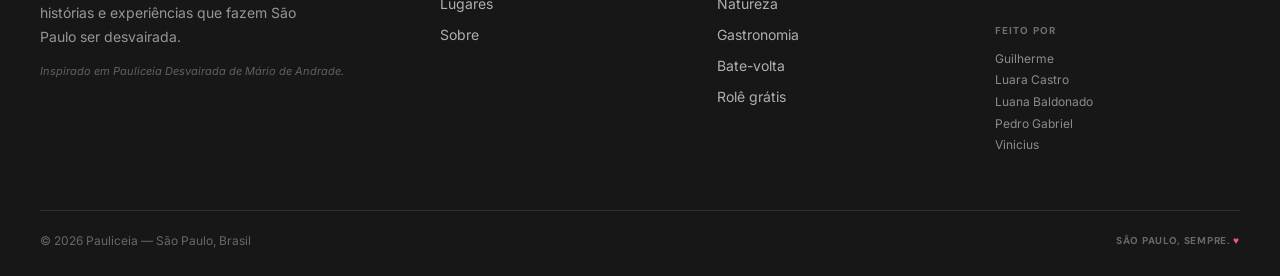
==== commit f8d9d1c5: "Algumas alterações que eu fiz em segredo (fiz o site todo sem querer)" ====
--- a/index.html
+++ b/index.html
@@ -24,16 +24,17 @@
           <span></span><span></span>
         </button>
         <nav class="primary-nav" id="primary-nav" aria-label="Navegação principal">
-          <a class="nav-link is-current" href="#inicio">Início</a>
-          <a class="nav-link" href="#explorar">Explorar</a>
-          <a class="nav-link" href="#sobre">Sobre</a>
+          <a class="nav-link is-current" href="index.html" aria-current="page">Início</a>
+          <a class="nav-link" href="explorar.html">Explorar</a>
+          <a class="nav-link" href="sobre.html">Sobre</a>
         </nav>
         <div class="header-actions">
-          <button class="accessibility-toggle" type="button" aria-pressed="false">
-            <img src="assets/accessibility.svg" alt="" />
-            <span>Acessibilidade</span>
+          <button class="accessibility-toggle" type="button" aria-label="Ativar alto contraste" aria-pressed="false">
+            <img src="assets/icon-contrast.svg" alt="" />
           </button>
-          <button class="theme-toggle" type="button" aria-label="Alternar tema" aria-pressed="false">☂</button>
+          <button class="theme-toggle" type="button" aria-label="Ativar tema escuro" aria-pressed="false">
+            <img src="assets/icon-dark-mode.svg" alt="" />
+          </button>
         </div>
       </div>
     </header>
@@ -58,7 +59,7 @@
           <div class="hero-copy">
             <h2>São Paulo é muito mais do que você imagina.</h2>
             <p>Um guia para descobrir os lugares, histórias e experiências que fazem a cidade ser desvairada.</p>
-            <a class="button button-blue" href="#explorar">Explorar a Pauliceia <span aria-hidden="true">→</span></a>
+            <a class="button button-blue" href="explorar.html">Explorar a Pauliceia <span aria-hidden="true">→</span></a>
             <div class="scroll-note">
               <span>Role<br />pra baixo<br /><b aria-hidden="true">↓</b></span>
               <img src="assets/scroll-mark.svg" alt="" />
@@ -76,7 +77,7 @@
             </div>
             <div class="heading-aside">
               <p>Rolês de todo tipo espalhados pela cidade e região. Filtra pelo que te anima.</p>
-              <a class="text-link" href="#lugares">Ver todos os lugares <span aria-hidden="true">→</span></a>
+              <a class="text-link" href="explorar.html">Ver todos os lugares <span aria-hidden="true">→</span></a>
             </div>
           </div>
 
@@ -121,7 +122,7 @@
         <div class="page-width section-pad">
           <div class="section-heading featured-heading">
             <h2 id="featured-title">Lugares em destaque</h2>
-            <a class="text-link text-link-muted" href="#mapa">Ver todos os lugares <span aria-hidden="true">→</span></a>
+            <a class="text-link text-link-muted" href="explorar.html">Ver todos os lugares <span aria-hidden="true">→</span></a>
           </div>
           <div class="featured-grid">
             <a class="featured-main" href="https://maps.google.com/?q=Paranapiacaba+SP" target="_blank" rel="noreferrer">
--- a/styles.css
+++ b/styles.css
@@ -167,7 +167,9 @@
 .footer-bottom strong { color: rgba(255,255,255,.35); font: 800 10px "DM Sans", sans-serif; letter-spacing: .7px; text-transform: uppercase; }
 .footer-bottom strong b { color: var(--pink); }
 
-html.large-type { font-size: 112.5%; }
+html.high-contrast {
+  filter: contrast(1.5);
+}
 body.night-mode .explore-section, body.night-mode .social-section { border-color: #343434; }
 body.night-mode .category-card { border-color: #343434; }
 
@@ -269,4 +271,234 @@
 
 @media (prefers-reduced-motion: reduce) {
   *, *::before, *::after { scroll-behavior: auto !important; transition-duration: .01ms !important; animation-duration: .01ms !important; }
+}
+
+.accessibility-toggle,
+.theme-toggle {
+  display: grid;
+  width: 44px;
+  height: 44px;
+  flex: 0 0 44px;
+  padding: 0;
+  place-items: center;
+  border: 2px solid var(--ink);
+  border-radius: 50%;
+  background: var(--yellow);
+  color: var(--ink);
+}
+.accessibility-toggle img,
+.theme-toggle img { width: 24px; height: 24px; object-fit: contain; }
+.accessibility-toggle img { transform: translateX(2px); }
+.accessibility-toggle[aria-pressed="true"],
+.theme-toggle[aria-pressed="true"] { outline: 2px solid #fff; outline-offset: 2px; }
+.visually-hidden { position: absolute; width: 1px; height: 1px; overflow: hidden; clip: rect(0, 0, 0, 0); white-space: nowrap; clip-path: inset(50%); }
+a:focus-visible,
+button:focus-visible,
+input:focus-visible { outline: 3px solid var(--blue); outline-offset: 3px; }
+
+.about-hero { min-height: 260px; background: var(--night); color: #fff; }
+.about-hero-inner { padding-block: 34px 38px; }
+.about-hero .eyebrow { color: rgba(255,255,255,.48); }
+.about-hero h1 { margin: 14px 0 8px; font: 900 clamp(42px, 5vw, 68px)/.98 "DM Sans", sans-serif; letter-spacing: -3px; text-transform: uppercase; }
+.about-hero h1 span { color: var(--yellow); }
+.about-hero-inner > p:last-child { max-width: 500px; margin: 0; color: rgba(255,255,255,.58); font-size: 13px; line-height: 1.55; }
+.concept-section { border-bottom: 1px solid var(--ink); }
+.concept-grid { display: grid; grid-template-columns: minmax(0, 1fr) minmax(280px, .7fr); align-items: center; gap: 48px; padding-block: 48px; }
+.concept-copy h2 { margin: 8px 0 10px; font: 800 29px/1.1 "DM Sans", sans-serif; letter-spacing: -1px; }
+.concept-copy > p:not(.eyebrow) { max-width: 650px; margin: 0 0 9px; color: var(--muted); font-size: 12px; line-height: 1.65; }
+.concept-image { width: 100%; aspect-ratio: 1.58; border: 2px solid var(--ink); border-radius: 14px; object-fit: cover; }
+.about-quote { border-block: 1px solid var(--ink); background: var(--yellow); color: var(--ink); }
+.about-quote .page-width { padding-block: 40px; }
+.about-quote blockquote { max-width: 820px; margin: 0; font: 800 clamp(25px, 3.2vw, 40px)/1.2 "DM Sans", sans-serif; letter-spacing: -1.25px; }
+.about-quote p { margin: 14px 0 0; color: rgba(23,23,23,.68); font-size: 11px; }
+.about-method { border-bottom: 1px solid rgba(23,23,23,.2); }
+.about-method .page-width { padding-block: 38px 44px; }
+.about-method h2 { margin: 5px 0 24px; font: 800 24px/1.2 "DM Sans", sans-serif; letter-spacing: -.8px; }
+.method-grid { display: grid; grid-template-columns: repeat(3, minmax(0, 1fr)); gap: 12px; }
+.method-card { min-height: 112px; padding: 13px 15px; border: 1px solid var(--ink); border-radius: 12px; background: var(--paper); box-shadow: 0 3px 0 var(--ink); }
+.method-icon { display: grid; width: 24px; height: 24px; place-items: center; border-radius: 6px; color: var(--ink); font-size: 14px; font-weight: 900; }
+.icon-blue { background: var(--blue); color: #fff; }
+.icon-pink { background: var(--pink); }
+.icon-yellow { background: var(--yellow); }
+.icon-orange { background: var(--orange); }
+.icon-green { background: var(--green); }
+.icon-purple { background: #9b6bff; color: #fff; }
+.method-card h3 { margin: 8px 0 4px; font: 800 13px/1.2 "DM Sans", sans-serif; }
+.method-card p { margin: 0; color: var(--muted); font-size: 10px; line-height: 1.45; }
+.team-section .section-pad { padding-block: 38px 42px; }
+.team-section h2 { margin: 5px 0 20px; font: 800 29px/1.15 "DM Sans", sans-serif; letter-spacing: -1px; }
+.team-grid { display: grid; grid-template-columns: repeat(5, minmax(0, 1fr)); gap: 14px; }
+.team-card { min-width: 0; }
+.team-card img { width: 100%; height: 250px; border: 1px solid rgba(255,255,255,.18); border-radius: 10px; object-fit: cover; }
+.team-card h3 { margin: 9px 0 2px; font: 800 13px/1.2 "DM Sans", sans-serif; }
+.team-card p { margin: 2px 0 0; color: rgba(255,255,255,.44); font-size: 9px; }
+.team-card .team-role { font: 800 10px/1.3 "DM Sans", sans-serif; }
+.role-blue { color: #7492ff !important; }
+.role-pink { color: var(--pink) !important; }
+.role-orange { color: var(--orange) !important; }
+.role-green { color: var(--green) !important; }
+.about-cta { background: var(--blue); color: #fff; }
+.about-cta-inner { display: flex; min-height: 112px; align-items: center; justify-content: space-between; gap: 28px; padding-block: 18px; }
+.about-cta h2 { margin: 0; font: 800 25px/1.15 "DM Sans", sans-serif; letter-spacing: -.7px; }
+.about-cta p { margin: 5px 0 0; color: rgba(255,255,255,.66); font-size: 11px; }
+.about-cta-inner > div:last-child { display: flex; align-items: center; gap: 10px; }
+.button-light,
+.button-outline-light { min-height: 36px; padding: 0 18px; border: 1px solid rgba(255,255,255,.55); border-radius: 24px; color: #fff; font: 800 10px/1 "DM Sans", sans-serif; letter-spacing: .3px; text-transform: uppercase; }
+.button-light { background: #fff; color: var(--blue); }
+.button-outline-light { display: inline-flex; align-items: center; justify-content: center; }
+
+.explore-hero { background: var(--night); color: #fff; }
+.explore-hero-inner { display: flex; align-items: flex-end; justify-content: space-between; gap: 40px; padding-block: 64px; }
+.explore-hero .eyebrow { color: rgba(255,255,255,.45); }
+.explore-title { display: flex; flex-direction: column; margin: 8px 0 0; font: 900 clamp(45px, 5vw, 72px)/.95 "DM Sans", sans-serif; letter-spacing: -2.7px; }
+.explore-title span:nth-child(2) { color: var(--yellow); }
+.explore-tools { display: flex; width: min(100%, 360px); flex-direction: column; gap: 10px; padding-bottom: 2px; }
+.search-field { display: flex; height: 40px; align-items: center; gap: 8px; padding-inline: 14px; border: 1px solid rgba(255,255,255,.24); border-radius: 22px; background: #202020; color: rgba(255,255,255,.56); }
+.search-field > span:not(.visually-hidden) { font-size: 20px; line-height: 1; }
+.search-field input { width: 100%; border: 0; outline: 0; background: transparent; color: #fff; font: 400 12px Inter, sans-serif; }
+.search-field input::placeholder { color: rgba(255,255,255,.46); }
+.search-field:focus-within { border-color: var(--yellow); box-shadow: 0 0 0 2px rgba(255,212,59,.18); }
+.random-button { min-height: 38px; border: 0; border-radius: 22px; background: var(--yellow); color: var(--ink); cursor: pointer; font: 800 10px/1 "DM Sans", sans-serif; letter-spacing: .45px; text-transform: uppercase; }
+.random-button:hover { filter: brightness(1.05); }
+.place-list-section { min-height: 520px; }
+.place-list-inner { padding-block: 26px 48px; }
+.results-label { margin: 0 0 18px; color: var(--muted); font-size: 11px; }
+.place-grid { display: grid; grid-template-columns: repeat(3, minmax(0, 1fr)); gap: 16px; }
+.place-card { position: relative; min-width: 0; overflow: hidden; border: 1px solid var(--ink); border-radius: 13px; background: #fff; box-shadow: 0 2px 0 var(--ink); color: var(--ink); }
+.place-card[hidden] { display: none; }
+.place-card-link { display: flex; min-height: 100%; flex-direction: column; color: inherit; }
+.place-card-link > img { width: 100%; height: 220px; object-fit: cover; }
+.place-tags { display: flex; min-height: 30px; flex-wrap: wrap; align-items: center; gap: 5px; }
+.place-card > .place-card-link > .place-tags { position: relative; z-index: 1; min-height: 0; padding: 8px 12px 0; }
+.tag { display: inline-flex; align-items: center; min-height: 15px; padding: 2px 7px; border-radius: 12px; background: #e8e8e8; color: var(--ink); font: 800 8px/1 "DM Sans", sans-serif; letter-spacing: .25px; text-transform: uppercase; }
+.tag-yellow { background: var(--yellow); }
+.tag-orange { background: var(--orange); }
+.tag-blue { background: var(--blue); color: #fff; }
+.tag-pink { background: var(--pink); }
+.tag-green { background: #00c875; }
+.tag-purple { background: #a16cff; color: #fff; }
+.tag-corner { position: absolute; top: 12px; right: 12px; }
+.place-card-body { display: flex; flex: 1; flex-direction: column; padding: 6px 12px 12px; }
+.place-card-body > strong { min-height: 32px; font: 800 14px/1.25 "DM Sans", sans-serif; }
+.place-location { margin-top: 1px; color: var(--muted); font-size: 10px; }
+.place-description { min-height: 45px; margin-top: 9px; color: #585858; font-size: 10px; line-height: 1.45; }
+.place-meta { display: flex; min-height: 29px; align-items: center; gap: 9px; margin-top: auto; border-top: 1px solid #e6e1d8; color: #555; font-size: 9px; }
+.place-meta span { white-space: nowrap; }
+.place-card-cta { display: flex; min-height: 30px; align-items: center; justify-content: center; gap: 8px; border-radius: 8px; background: var(--ink); color: #fff; font: 800 9px/1 "DM Sans", sans-serif; letter-spacing: .55px; text-transform: uppercase; transition: background .2s; }
+.place-card-link:hover .place-card-cta { background: var(--blue); }
+.no-results { padding-block: 36px; color: var(--muted); text-align: center; }
+
+.place-hero { position: relative; display: flex; min-height: 560px; align-items: flex-end; overflow: hidden; isolation: isolate; background: #171717; color: #fff; }
+.place-hero-image,
+.place-hero-scrim { position: absolute; z-index: -1; inset: 0; width: 100%; height: 100%; }
+.place-hero-image { object-fit: cover; object-position: center 48%; opacity: .78; }
+.place-hero-scrim { background: linear-gradient(0deg, rgba(0,0,0,.92), rgba(0,0,0,.08) 80%); }
+.back-button { position: absolute; top: 24px; left: max(40px, calc((100% - var(--content)) / 2)); padding: 9px 16px; border: 1px solid rgba(255,255,255,.32); border-radius: 22px; background: rgba(255,255,255,.16); color: #fff; font-size: 11px; backdrop-filter: blur(8px); }
+.place-hero-copy { padding-bottom: 48px; }
+.place-hero-copy .place-tags { margin-bottom: 10px; }
+.place-hero-copy h1 { margin: 0; font: 900 clamp(36px, 5vw, 72px)/1.02 "DM Sans", sans-serif; letter-spacing: -3px; }
+.place-hero-copy p { margin: 10px 0 0; color: rgba(255,255,255,.78); font-size: 13px; }
+.place-toolbar { border-bottom: 1px solid var(--ink); background: #fff; color: var(--ink); }
+.place-toolbar-inner { padding-top: 14px; }
+.place-actions { display: flex; gap: 8px; padding-bottom: 12px; }
+.outline-action,
+.primary-action { display: inline-flex; min-height: 42px; align-items: center; justify-content: center; padding: 0 17px; border: 1px solid var(--ink); border-radius: 24px; background: #fff; color: var(--ink); cursor: pointer; font: 700 11px/1 Inter, sans-serif; }
+.primary-action { border-color: var(--blue); background: var(--blue); color: #fff; }
+.outline-action[aria-pressed="true"] { border-color: var(--pink); background: var(--pink); }
+.place-tabs { display: flex; overflow-x: auto; gap: 26px; border-top: 1px solid #e6e6e6; }
+.place-tabs a { display: flex; min-height: 42px; flex: 0 0 auto; align-items: center; border-bottom: 2px solid transparent; color: #666; font-size: 10px; font-weight: 600; }
+.place-tabs a:hover,
+.place-tabs a.is-current { border-color: var(--ink); color: var(--ink); }
+.place-content { border-bottom: 1px solid rgba(23,23,23,.25); }
+.place-content-grid { display: grid; grid-template-columns: minmax(0, 1fr) 390px; gap: 48px; padding-block: 44px 50px; }
+.place-story blockquote { margin: 0 0 26px; padding-left: 18px; border-left: 3px solid var(--yellow); font: italic 800 18px/1.35 "DM Sans", sans-serif; }
+.place-story h2 { margin: 0 0 10px; font: 800 17px/1.3 "DM Sans", sans-serif; }
+.place-story p { margin: 0 0 18px; color: var(--muted); font-size: 12px; line-height: 1.7; }
+.place-story h3 { margin: 22px 0 10px; font: 800 16px/1.3 "DM Sans", sans-serif; }
+.place-gallery img { width: min(100%, 540px); max-height: 280px; border: 1px solid var(--ink); border-radius: 9px; object-fit: cover; }
+.nearby-link { display: flex; width: min(100%, 360px); justify-content: space-between; padding: 12px 14px; border: 1px solid rgba(23,23,23,.2); border-radius: 8px; font-size: 12px; }
+.place-sidebar { display: flex; flex-direction: column; gap: 14px; }
+.info-card { overflow: hidden; border: 1px solid var(--ink); border-radius: 14px; background: #fff; box-shadow: 0 3px 0 var(--ink); color: var(--ink); }
+.info-card > h2 { margin: 0; padding: 13px 16px; background: var(--ink); color: #fff; font: 800 10px/1.3 "DM Sans", sans-serif; letter-spacing: 1px; text-transform: uppercase; }
+.info-card dl { margin: 0; padding: 4px 15px 12px; }
+.info-card dl > div { padding: 9px 0; border-bottom: 1px solid #e7e2d9; }
+.info-card dl > div:last-child { border-bottom: 0; }
+.info-card dt { margin-bottom: 4px; color: #777; font: 800 8px/1.3 "DM Sans", sans-serif; letter-spacing: .45px; text-transform: uppercase; }
+.info-card dd { margin: 0; color: #333; font-size: 10px; line-height: 1.5; }
+.weather dd { position: relative; display: grid; grid-template-columns: 27px 1fr auto; align-items: center; gap: 6px; padding: 8px; border: 1px solid #eee2c9; border-radius: 8px; background: #fff8e9; }
+.weather dd > span:first-child { grid-row: span 2; font-size: 20px; }
+.weather dd strong { font-size: 15px; }
+.weather-details { grid-column: 2; color: #777; font-size: 9px; }
+.weather dd small { grid-column: 3; grid-row: 1 / span 2; font-size: 8px; line-height: 1.8; }
+.map-card { position: relative; display: block; height: 230px; overflow: hidden; border: 1px solid var(--ink); border-radius: 14px; background: #e7e5df; box-shadow: 0 3px 0 var(--ink); color: var(--ink); }
+.map-card > img { width: 100%; height: calc(100% - 25px); object-fit: cover; }
+.map-label { position: absolute; top: 24px; left: 50%; display: flex; min-width: 180px; justify-content: space-between; padding: 8px 11px; transform: translateX(-50%); border-radius: 8px; background: #fff; box-shadow: 0 2px 7px rgba(0,0,0,.25); font-size: 9px; }
+.map-label b { color: #777; font-weight: 400; }
+.map-pin { position: absolute; top: 54px; left: 50%; transform: translateX(-50%); color: var(--blue); font-size: 20px; text-shadow: 0 1px 3px #fff; }
+.map-caption { position: absolute; right: 0; bottom: 0; left: 0; min-height: 25px; padding: 7px 10px; background: #fff; font-size: 9px; }
+body.night-mode .place-toolbar,
+body.night-mode .place-card,
+body.night-mode .info-card { background: #222; color: var(--paper-text); }
+body.night-mode .place-card-body > strong,
+body.night-mode .place-meta,
+body.night-mode .place-location { color: var(--paper-text); }
+body.night-mode .place-description { color: #bbb; }
+
+@media (max-width: 900px) {
+  .concept-grid { gap: 28px; }
+  .team-grid { grid-template-columns: repeat(3, minmax(0, 1fr)); row-gap: 22px; }
+  .team-card img { height: 210px; }
+  .place-grid { grid-template-columns: repeat(2, minmax(0, 1fr)); }
+  .place-content-grid { grid-template-columns: minmax(0, 1fr) 330px; gap: 28px; }
+  .place-tabs { gap: 20px; }
+}
+@media (max-width: 760px) {
+  .accessibility-toggle,
+  .theme-toggle { width: 40px; height: 40px; flex-basis: 40px; }
+  .accessibility-toggle img,
+  .theme-toggle img { width: 22px; height: 22px; }
+  .about-hero { min-height: 240px; }
+  .about-hero-inner { padding-block: 36px; }
+  .about-hero h1 { font-size: clamp(42px, 11vw, 62px); letter-spacing: -2px; }
+  .concept-grid { grid-template-columns: 1fr; gap: 24px; padding-block: 38px; }
+  .concept-image { aspect-ratio: 1.55; }
+  .about-quote .page-width { padding-block: 32px; }
+  .about-quote blockquote { font-size: clamp(25px, 7vw, 36px); }
+  .about-method .page-width { padding-block: 34px; }
+  .about-method h2 { font-size: 21px; }
+  .method-grid { grid-template-columns: repeat(2, minmax(0, 1fr)); gap: 9px; }
+  .team-grid { grid-template-columns: repeat(2, minmax(0, 1fr)); gap: 20px 12px; }
+  .team-card img { aspect-ratio: 1.3; }
+  .about-cta-inner { align-items: flex-start; flex-direction: column; justify-content: center; gap: 16px; padding-block: 24px; }
+  .about-cta-inner > div:last-child { flex-wrap: wrap; }
+  .explore-hero-inner { align-items: flex-start; flex-direction: column; gap: 22px; padding-block: 36px; }
+  .explore-title { font-size: clamp(43px, 12vw, 62px); }
+  .explore-tools { width: 100%; }
+  .place-list-inner { padding-block: 24px 36px; }
+  .place-grid { gap: 12px; }
+  .place-card-link > img { height: 190px; }
+  .place-hero { min-height: 470px; }
+  .place-hero-image { object-position: 55% center; }
+  .back-button { left: 20px; }
+  .place-hero-copy { padding-bottom: 32px; }
+  .place-hero-copy h1 { max-width: 620px; font-size: clamp(34px, 9vw, 54px); letter-spacing: -1.8px; }
+  .place-content-grid { grid-template-columns: 1fr; gap: 28px; padding-block: 34px; }
+  .place-sidebar { max-width: 520px; }
+  .place-actions { overflow-x: auto; }
+  .outline-action,
+  .primary-action { min-height: 38px; flex: 0 0 auto; padding-inline: 13px; font-size: 10px; }
+  .place-tabs { gap: 18px; }
+}
+@media (max-width: 480px) {
+  .method-grid { grid-template-columns: 1fr; }
+  .method-card { min-height: 100px; }
+  .team-grid { grid-template-columns: repeat(2, minmax(0, 1fr)); }
+  .place-grid { grid-template-columns: 1fr; }
+  .place-card-link > img { height: 200px; }
+  .place-card-body > strong { min-height: 0; }
+  .place-description { min-height: 0; margin-bottom: 12px; }
+  .place-hero { min-height: 420px; }
+  .place-actions { gap: 6px; }
+  .outline-action,
+  .primary-action { padding-inline: 10px; font-size: 9px; }
 }
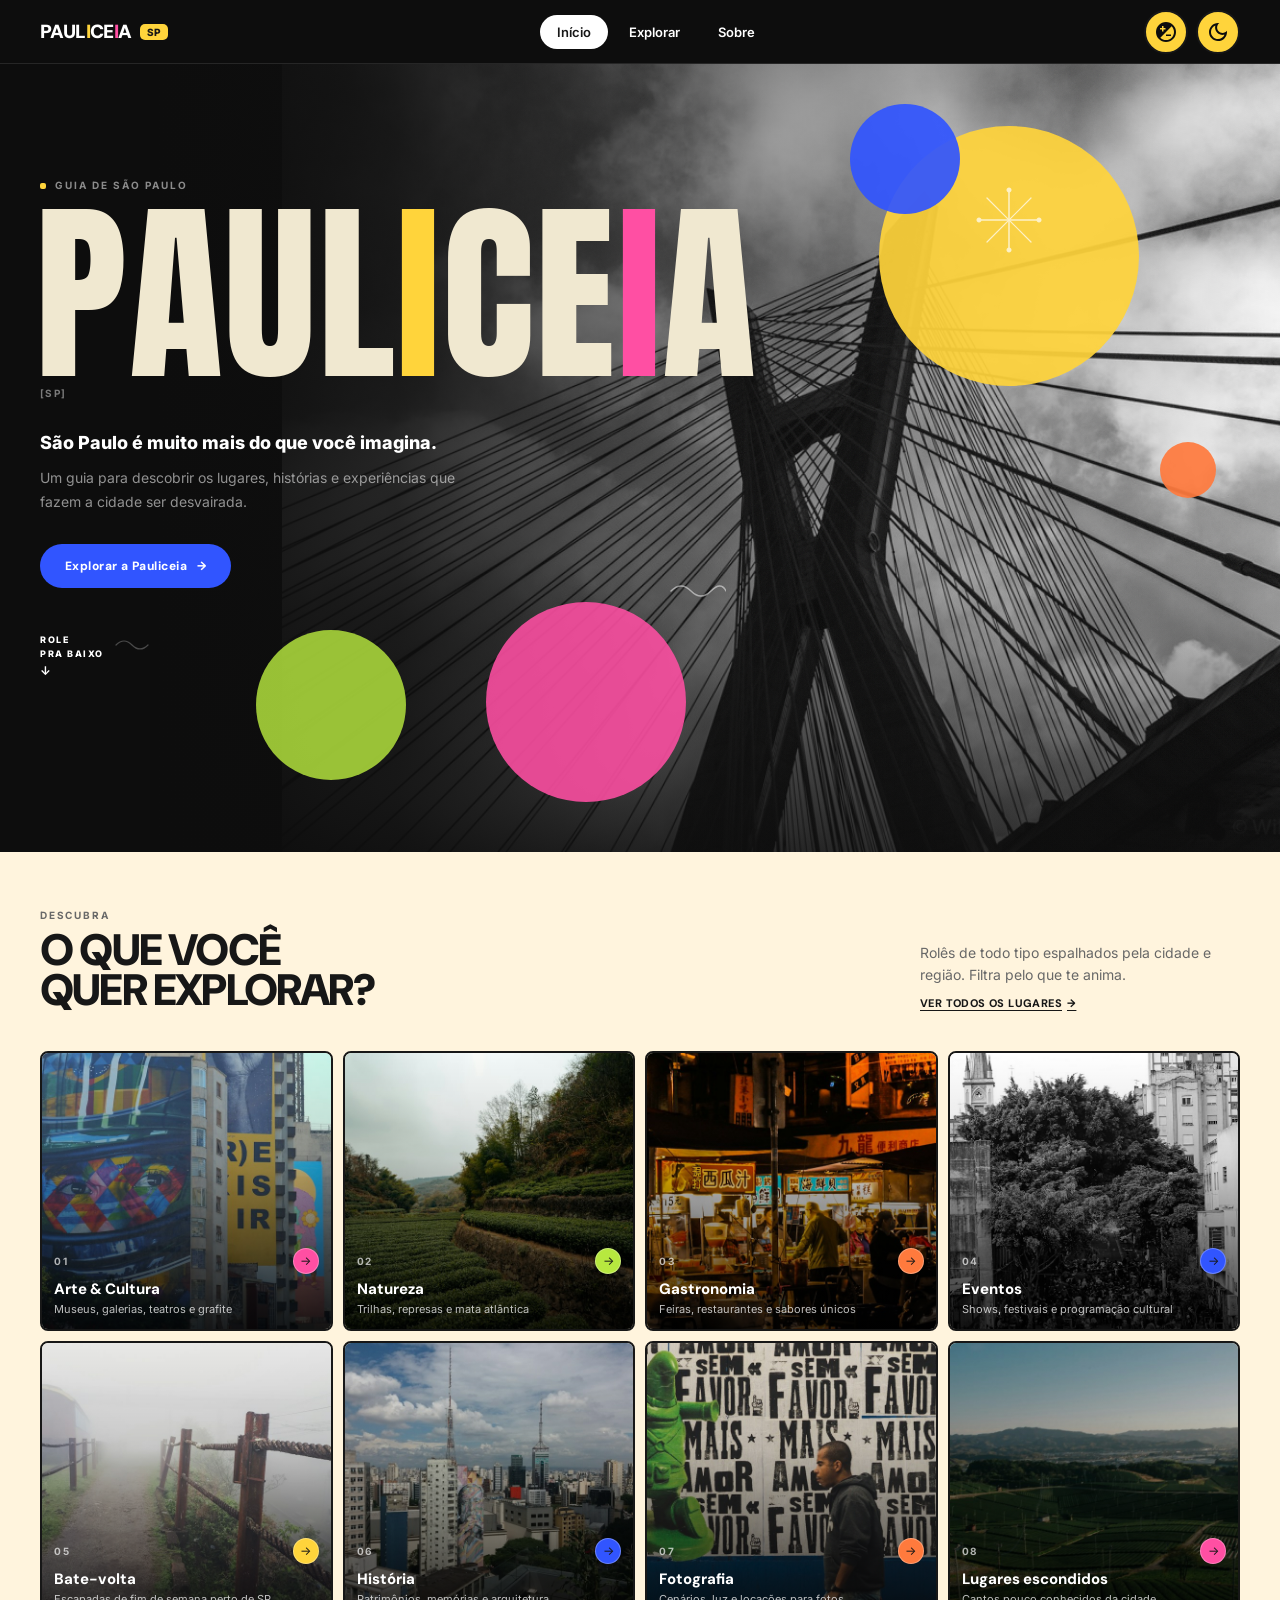
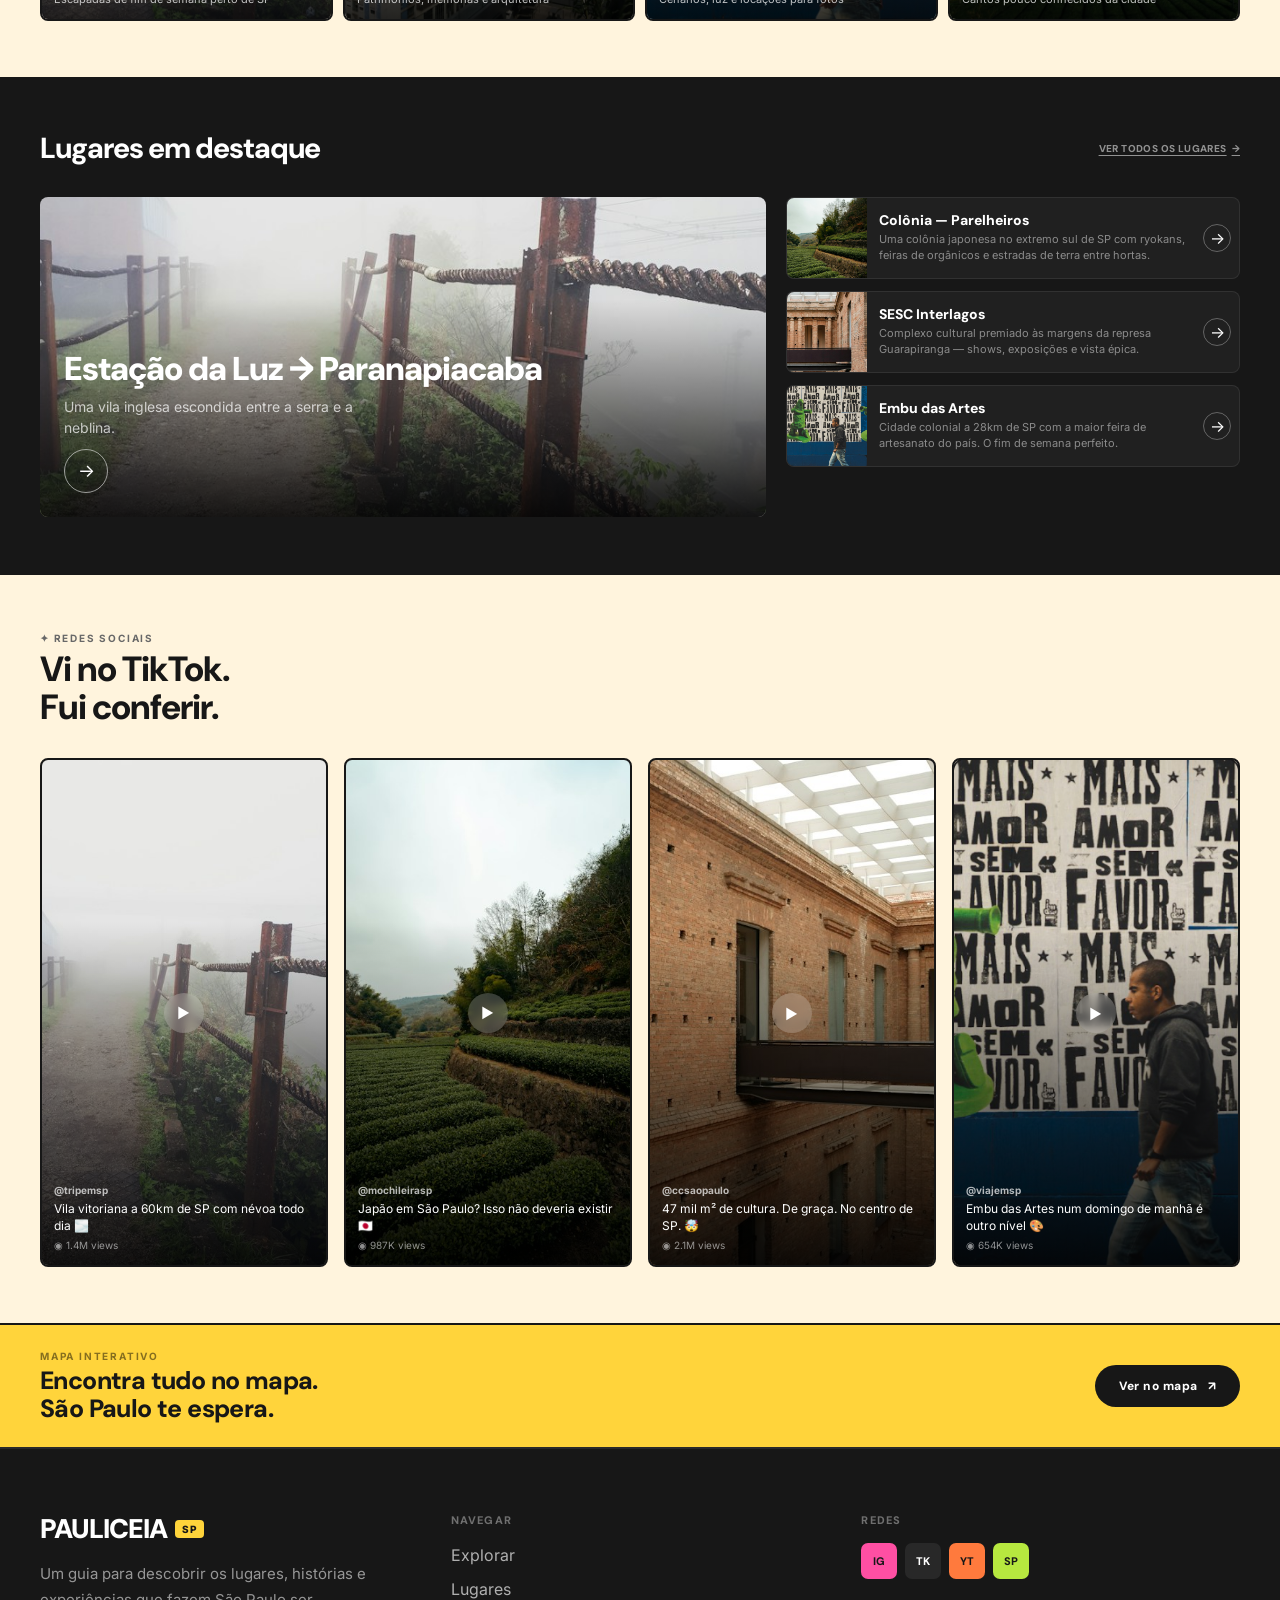
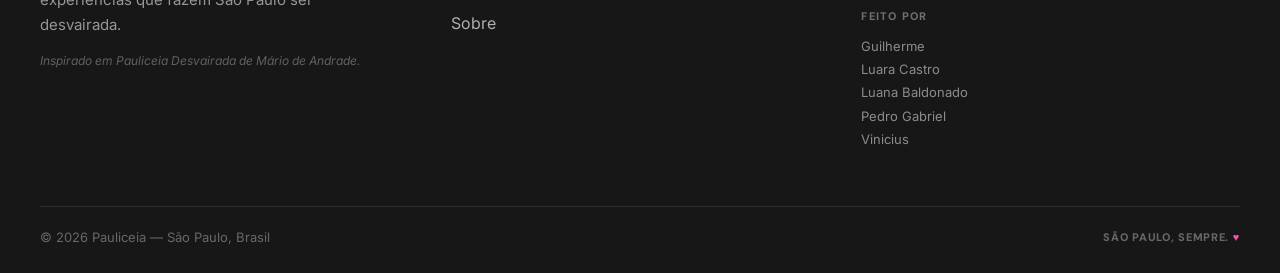
==== commit 77a83fce: "uns ajustes aqui e ali em coisas fora do grid" ====
--- a/index.html
+++ b/index.html
@@ -202,10 +202,6 @@
             <h2>Navegar</h2>
             <a href="#explorar">Explorar</a><a href="#lugares">Lugares</a><a href="#sobre">Sobre</a>
           </div>
-          <div class="footer-column">
-            <h2>Descobrir</h2>
-            <a href="#explorar">Arte &amp; Cultura</a><a href="#explorar">Natureza</a><a href="#explorar">Gastronomia</a><a href="#explorar">Bate-volta</a><a href="#explorar">Rolê grátis</a>
-          </div>
           <div class="footer-column footer-socials">
             <h2>Redes</h2>
             <div class="social-links"><a href="https://www.instagram.com/" aria-label="Instagram">IG</a><a href="https://www.tiktok.com/" aria-label="TikTok">TK</a><a href="https://www.youtube.com/" aria-label="YouTube">YT</a><a href="https://open.spotify.com/" aria-label="Spotify">SP</a></div>
--- a/styles.css
+++ b/styles.css
@@ -81,7 +81,7 @@
 .heading-aside { width: 320px; }
 .heading-aside p { margin: 0; color: var(--muted); font-size: 14px; line-height: 1.6; }
 .text-link { display: inline-flex; gap: 5px; margin-top: 9px; color: var(--paper-text); font: 800 11px/1.4 "DM Sans", sans-serif; letter-spacing: .4px; text-decoration: underline; text-underline-offset: 3px; text-transform: uppercase; }
-.category-grid { display: grid; grid-template-columns: 2fr 1fr 1fr 1.5fr; grid-template-rows: 300px 280px; gap: 10px; margin-top: 40px; }
+.category-grid { display: grid; grid-template-columns: repeat(4, minmax(0, 1fr)); grid-template-rows: repeat(2, 280px); gap: 10px; margin-top: 40px; }
 .category-card { position: relative; min-width: 0; overflow: hidden; border: 2px solid var(--ink); border-radius: 8px; color: #fff; isolation: isolate; }
 .category-card::after { position: absolute; z-index: -1; inset: 0; background: linear-gradient(0deg, rgba(0,0,0,.78), rgba(0,0,0,.12) 62%, transparent); content: ""; }
 .category-card > img { position: absolute; z-index: -2; inset: 0; width: 100%; height: 100%; object-fit: cover; transition: transform .45s cubic-bezier(.2,.7,.2,1); }
@@ -93,14 +93,14 @@
 .category-card:hover .category-arrow { transform: rotate(-45deg); }
 .category-name { font: 800 15px/1.2 "DM Sans", sans-serif; }
 .category-description { color: rgba(255,255,255,.74); font-size: 11px; line-height: 1.4; }
-.category-culture { grid-column: 1; grid-row: 1; height: 300px; --accent: var(--pink); }
-.category-nature { grid-column: 2; grid-row: 1; height: 240px; --accent: var(--green); }
-.category-food { grid-column: 3; grid-row: 1; height: 240px; --accent: var(--orange); }
-.category-events { grid-column: 4; grid-row: 1; height: 280px; --accent: var(--blue); }
-.category-daytrip { grid-column: 1; grid-row: 2; height: 260px; --accent: var(--yellow); }
-.category-history { grid-column: 2; grid-row: 2; height: 240px; --accent: var(--blue); }
-.category-photo { grid-column: 3; grid-row: 2; height: 260px; --accent: var(--orange); }
-.category-hidden { grid-column: 4; grid-row: 2; height: 280px; --accent: var(--pink); }
+.category-culture { grid-column: 1; grid-row: 1; --accent: var(--pink); }
+.category-nature { grid-column: 2; grid-row: 1; --accent: var(--green); }
+.category-food { grid-column: 3; grid-row: 1; --accent: var(--orange); }
+.category-events { grid-column: 4; grid-row: 1; --accent: var(--blue); }
+.category-daytrip { grid-column: 1; grid-row: 2; --accent: var(--yellow); }
+.category-history { grid-column: 2; grid-row: 2; --accent: var(--blue); }
+.category-photo { grid-column: 3; grid-row: 2; --accent: var(--orange); }
+.category-hidden { grid-column: 4; grid-row: 2; --accent: var(--pink); }
 
 .dark-section, .site-footer { background: #171717; color: #fff; }
 .featured-heading { align-items: center; }
@@ -146,25 +146,25 @@
 
 .site-footer { border-top: 2px solid rgba(255,255,255,.08); }
 .footer-inner { padding-block: 64px 28px; }
-.footer-grid { display: grid; grid-template-columns: 1.5fr 1fr 1fr 1fr; gap: 32px; }
-.footer-brand { display: inline-flex; align-items: center; gap: 8px; font: 900 24px/1.2 "DM Sans", sans-serif; letter-spacing: -1px; }
+.footer-grid { display: grid; grid-template-columns: repeat(3, minmax(0, 1fr)); align-items: start; gap: 32px; }
+.footer-brand { display: inline-flex; align-items: center; gap: 8px; font: 900 27px/1.2 "DM Sans", sans-serif; letter-spacing: -1px; }
 .footer-brand span { padding: 3px 7px; border-radius: 4px; background: var(--yellow); color: var(--ink); font: 800 10px/1.2 Inter, sans-serif; letter-spacing: .5px; }
-.footer-about > p { max-width: 260px; margin: 16px 0 0; color: rgba(255,255,255,.55); font-size: 14px; line-height: 1.7; }
-.footer-about em { display: block; margin-top: 15px; color: rgba(255,255,255,.32); font-size: 11px; }
+.footer-about > p { max-width: 340px; margin: 16px 0 0; color: rgba(255,255,255,.55); font-size: 15px; line-height: 1.7; }
+.footer-about em { display: block; margin-top: 15px; color: rgba(255,255,255,.32); font-size: 12px; }
 .footer-column { display: flex; flex-direction: column; align-items: flex-start; gap: 10px; }
-.footer-column h2 { margin: 0 0 5px; color: rgba(255,255,255,.38); font: 800 10px/1.4 "DM Sans", sans-serif; letter-spacing: 1.2px; text-transform: uppercase; }
-.footer-column > a { color: rgba(255,255,255,.66); font-size: 14px; line-height: 1.5; }
+.footer-column h2 { margin: 0 0 5px; color: rgba(255,255,255,.38); font: 800 11px/1.4 "DM Sans", sans-serif; letter-spacing: 1.2px; text-transform: uppercase; }
+.footer-column > a { color: rgba(255,255,255,.66); font-size: 16px; line-height: 1.5; }
 .footer-column > a:hover { color: var(--yellow); }
 .social-links { display: flex; gap: 8px; margin-bottom: 20px; }
-.social-links a { display: grid; width: 32px; aspect-ratio: 1; place-items: center; border-radius: 7px; background: var(--social-color); color: var(--ink); font: 800 10px "DM Sans", sans-serif; }
+.social-links a { display: grid; width: 36px; aspect-ratio: 1; place-items: center; border-radius: 7px; background: var(--social-color); color: var(--ink); font: 800 11px "DM Sans", sans-serif; }
 .social-links a:nth-child(1) { --social-color: var(--pink); }
 .social-links a:nth-child(2) { --social-color: #282828; color: white; }
 .social-links a:nth-child(3) { --social-color: var(--orange); }
 .social-links a:nth-child(4) { --social-color: var(--green); }
 .footer-column .credits-heading { margin: 0; }
-.footer-column > p { margin: 0; color: rgba(255,255,255,.5); font-size: 12px; line-height: 1.8; }
-.footer-bottom { display: flex; align-items: center; justify-content: space-between; gap: 16px; margin-top: 54px; padding-top: 22px; border-top: 1px solid rgba(255,255,255,.1); color: rgba(255,255,255,.35); font-size: 12px; }
-.footer-bottom strong { color: rgba(255,255,255,.35); font: 800 10px "DM Sans", sans-serif; letter-spacing: .7px; text-transform: uppercase; }
+.footer-column > p { margin: 0; color: rgba(255,255,255,.5); font-size: 13px; line-height: 1.8; }
+.footer-bottom { display: flex; align-items: center; justify-content: space-between; gap: 16px; margin-top: 54px; padding-top: 22px; border-top: 1px solid rgba(255,255,255,.1); color: rgba(255,255,255,.35); font-size: 13px; }
+.footer-bottom strong { color: rgba(255,255,255,.35); font: 800 11px "DM Sans", sans-serif; letter-spacing: .7px; text-transform: uppercase; }
 .footer-bottom strong b { color: var(--pink); }
 
 html.high-contrast {
@@ -255,8 +255,7 @@
   .hero-content { padding-top: 106px; }
   .hero-copy { margin-top: 28px; }
   .category-grid { gap: 6px; }
-  .category-card { min-height: 175px; }
-  .category-culture, .category-events, .category-daytrip, .category-hidden { min-height: 190px; }
+  .category-card { height: 175px; min-height: 0; }
   .category-content { right: 8px; bottom: 9px; left: 8px; }
   .category-name { font-size: 12px; }
   .category-description { font-size: 9px; }
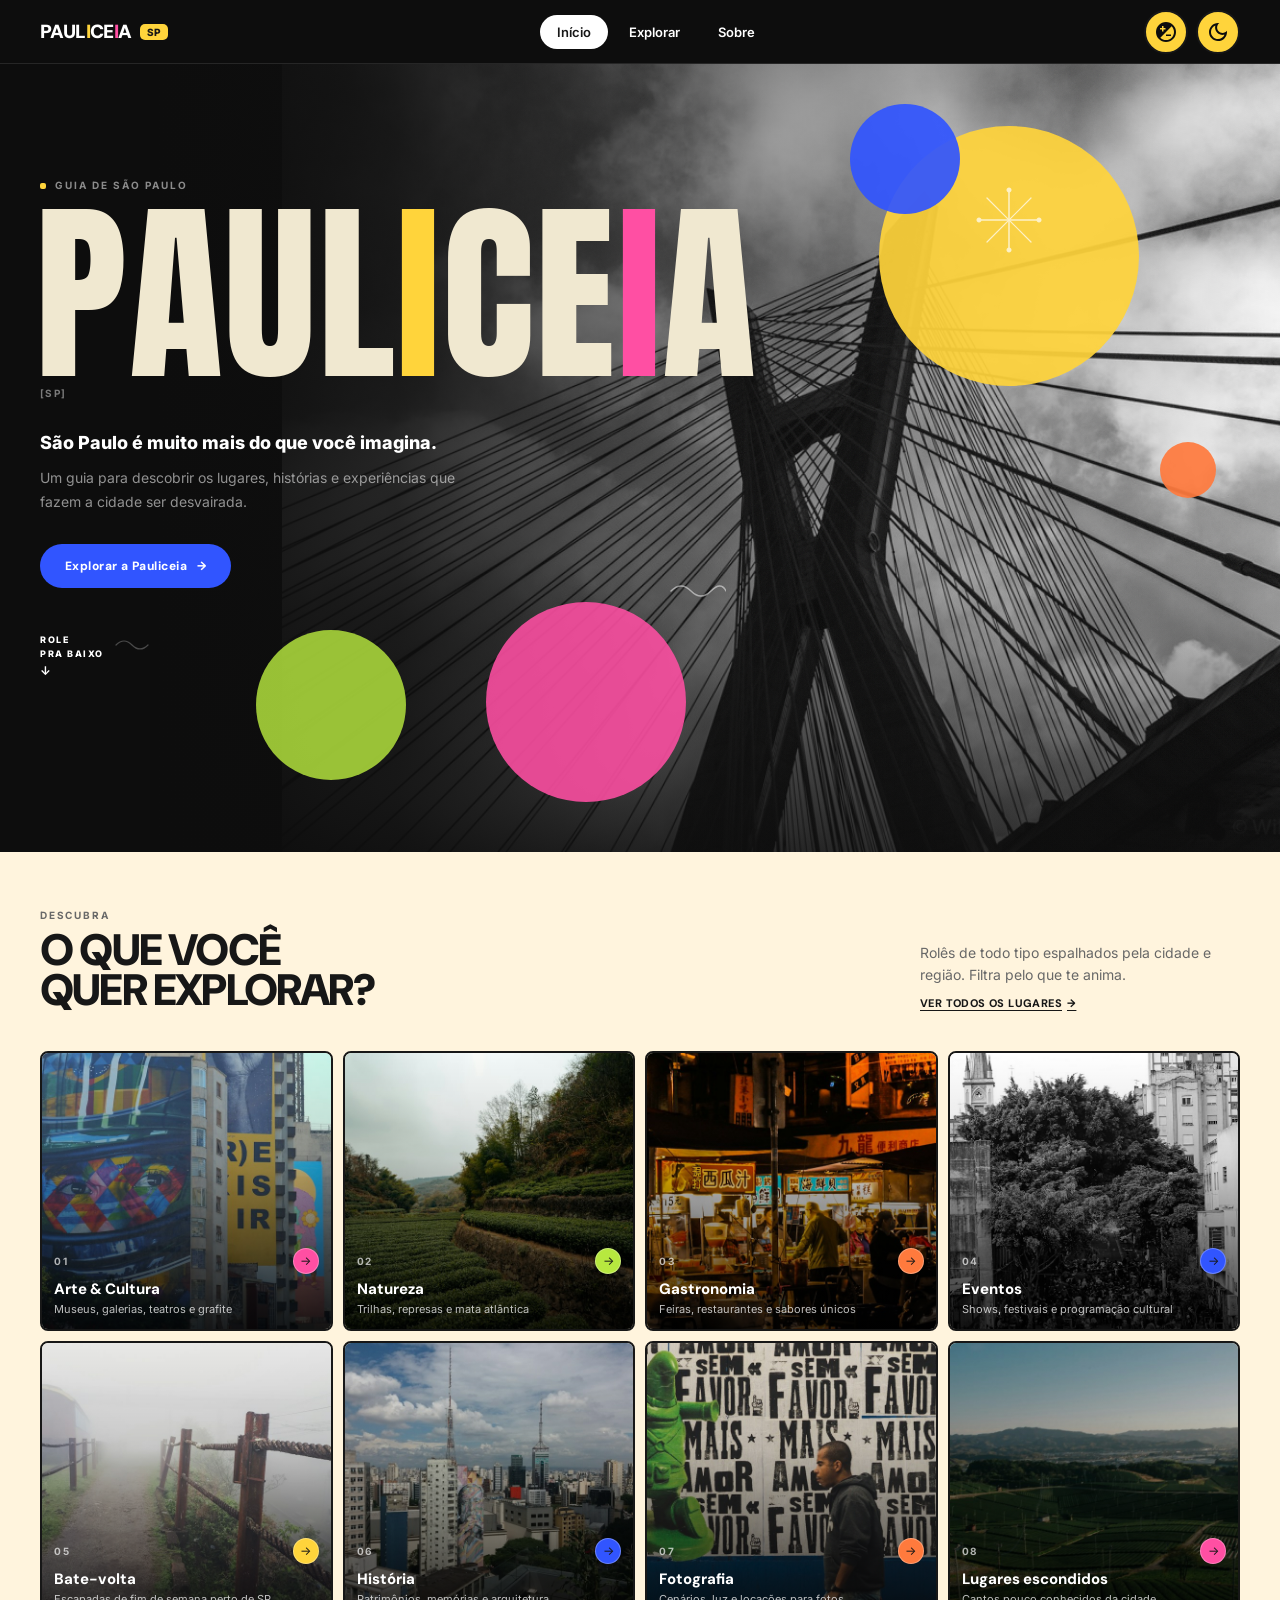
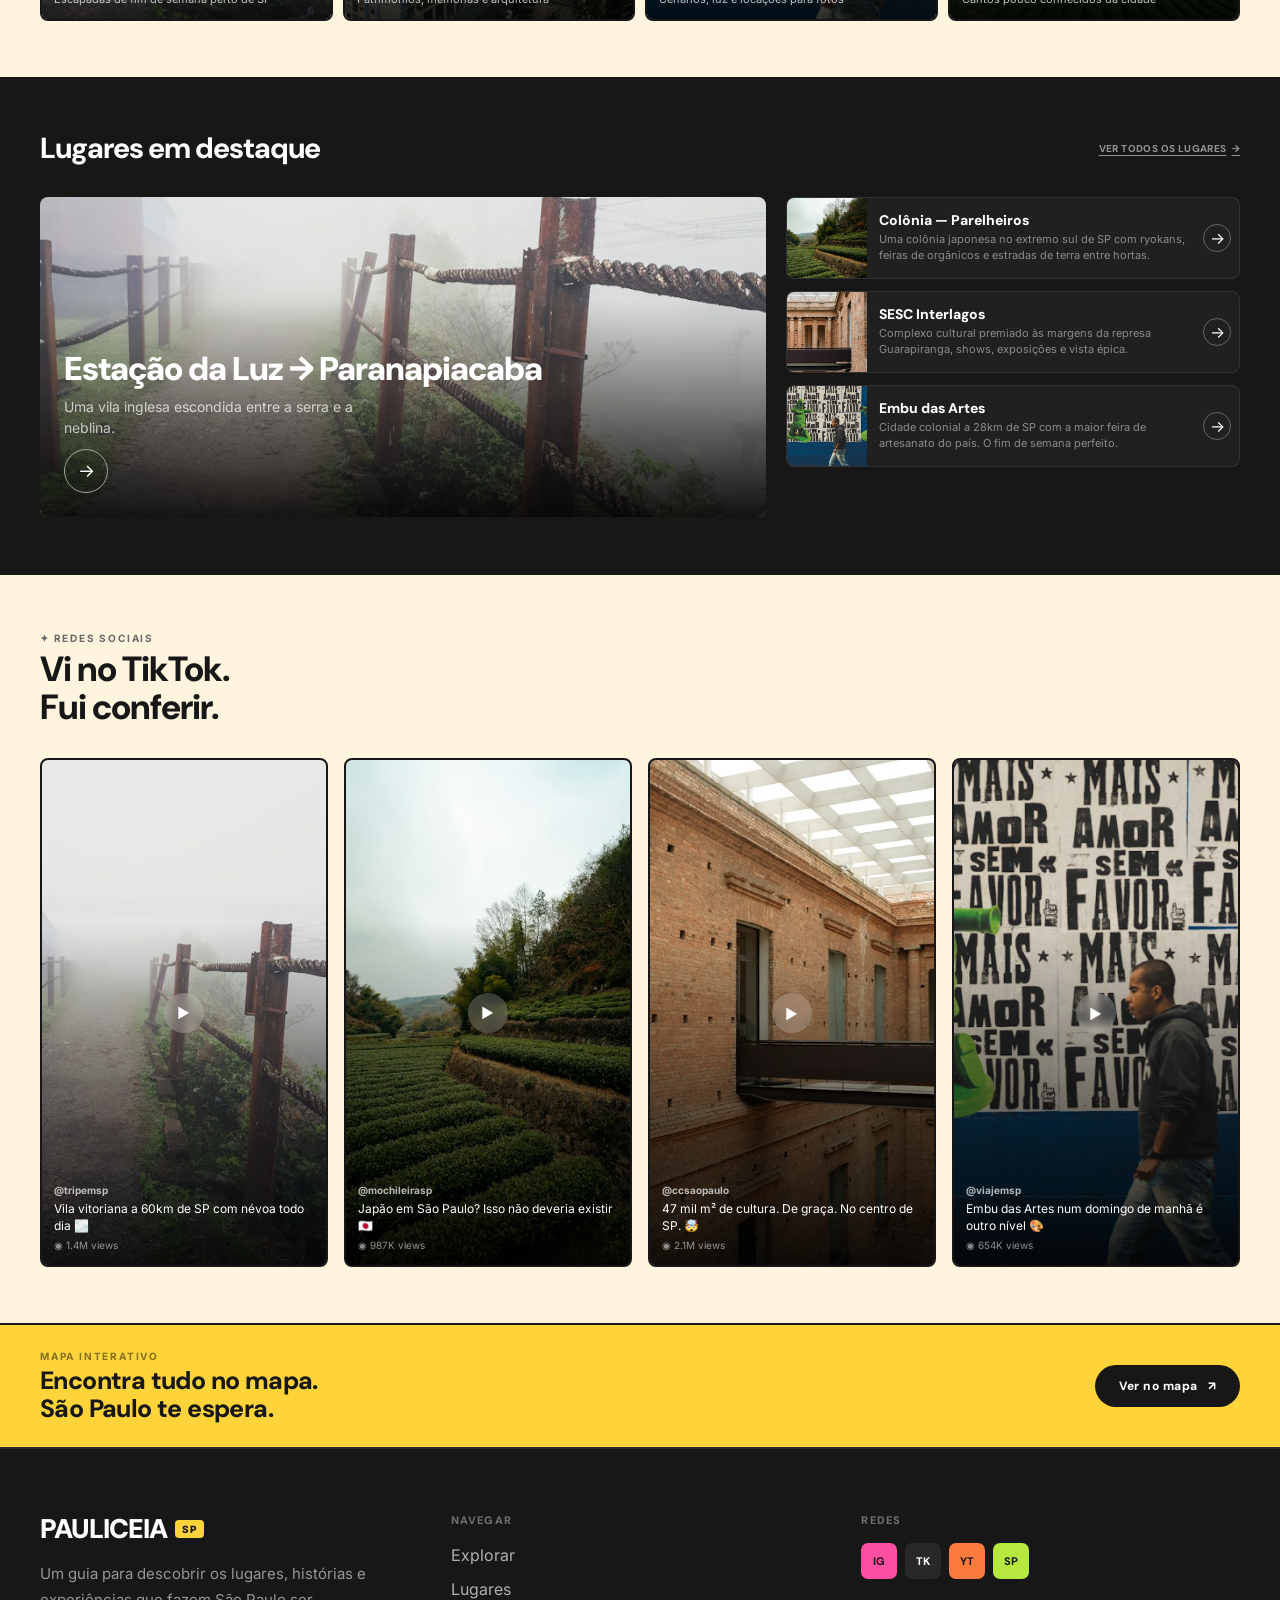
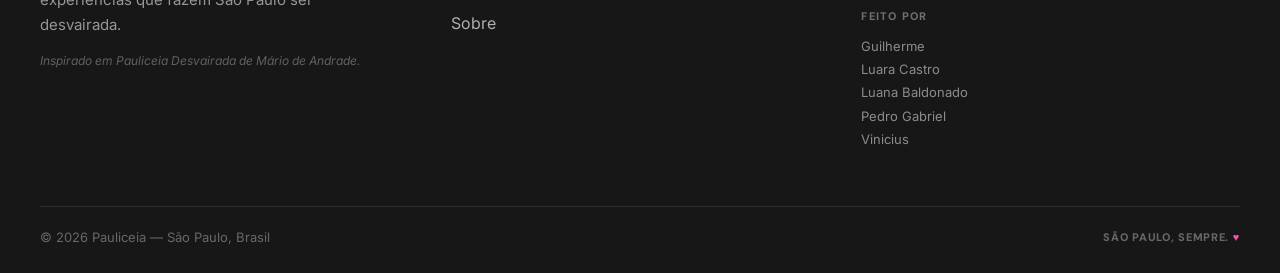
==== commit 95cb94ed: "corrigindo uns erros" ====
--- a/index.html
+++ b/index.html
@@ -137,7 +137,7 @@
               </a>
               <a class="place-row" href="https://maps.google.com/?q=SESC+Interlagos" target="_blank" rel="noreferrer">
                 <img src="assets/destination-sesc.png" alt="Interior do SESC Interlagos" />
-                <span><strong>SESC Interlagos</strong><span>Complexo cultural premiado às margens da represa Guarapiranga — shows, exposições e vista épica.</span></span>
+                <span><strong>SESC Interlagos</strong><span>Complexo cultural premiado às margens da represa Guarapiranga, shows, exposições e vista épica.</span></span>
                 <i aria-hidden="true">→</i>
               </a>
               <a class="place-row" href="https://maps.google.com/?q=Embu+das+Artes" target="_blank" rel="noreferrer">
@@ -213,4 +213,4 @@
       </div>
     </footer>
   </body>
-</html>+</html>
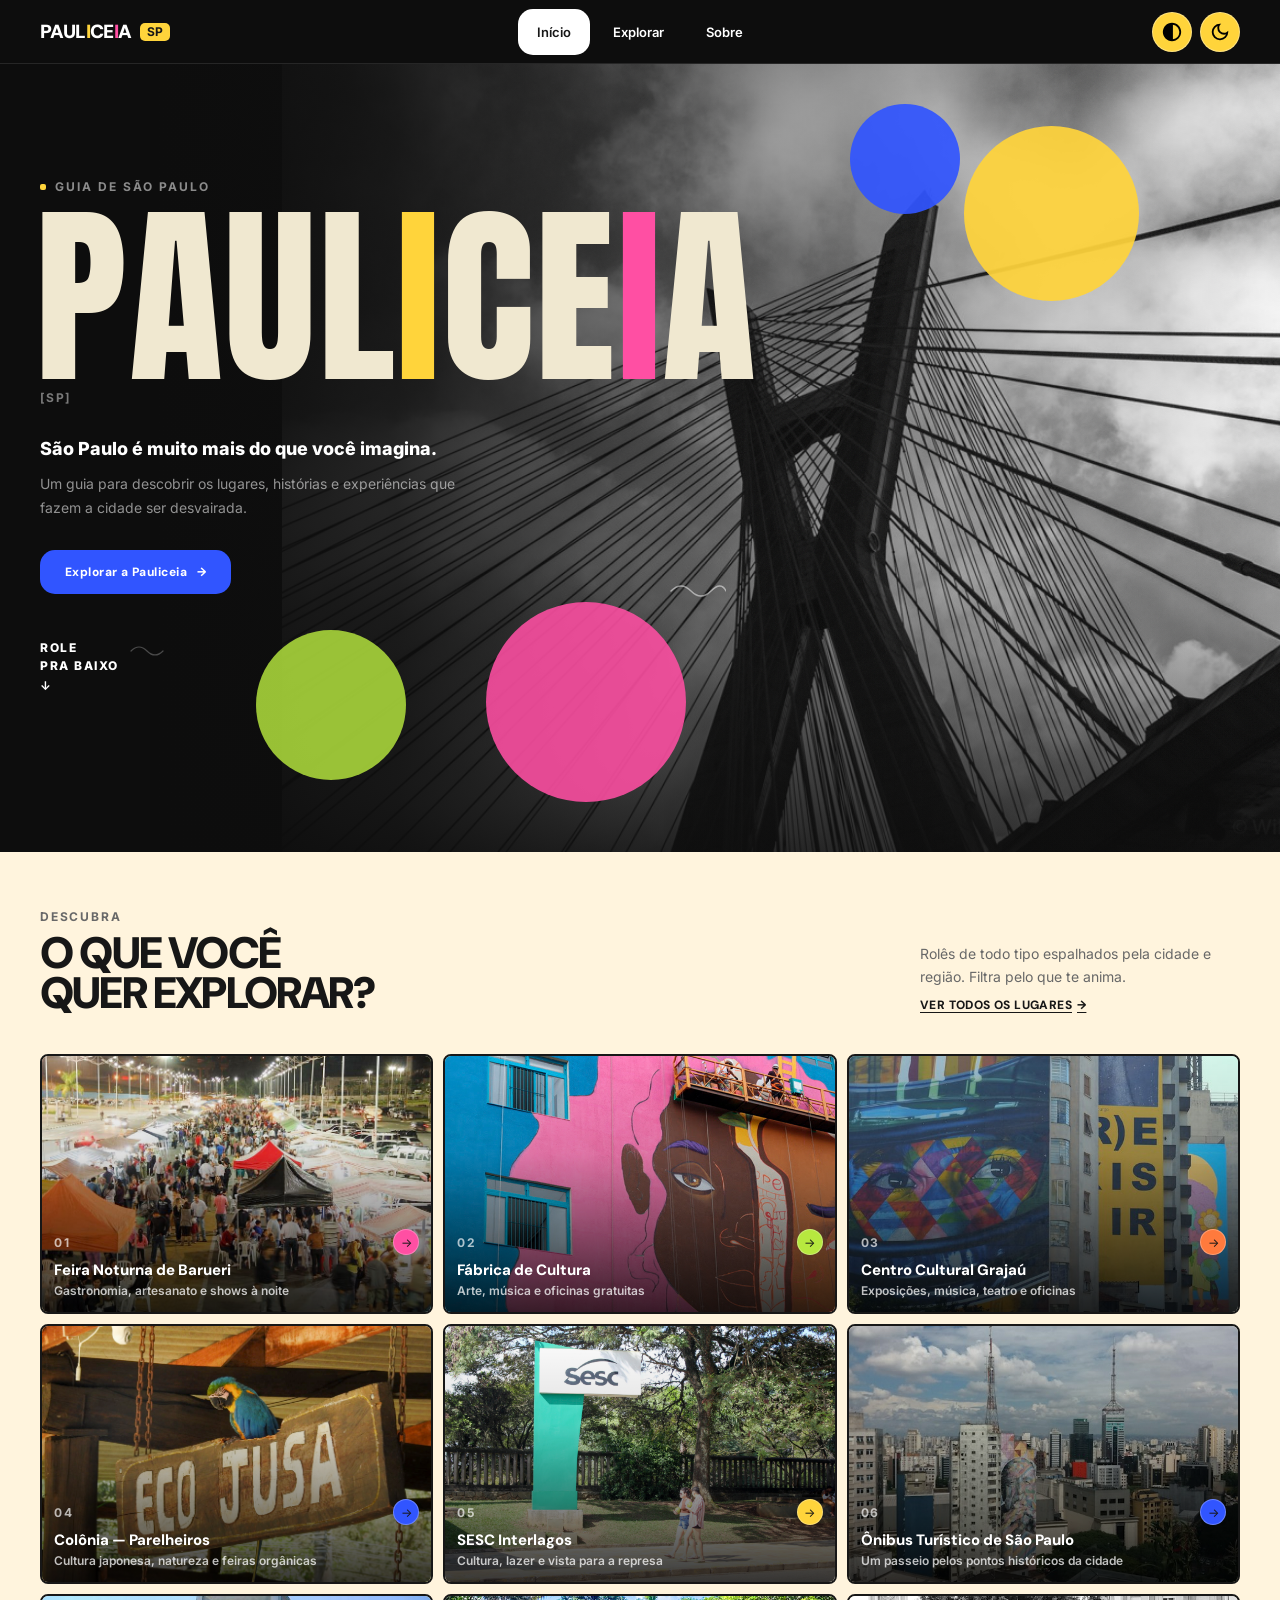
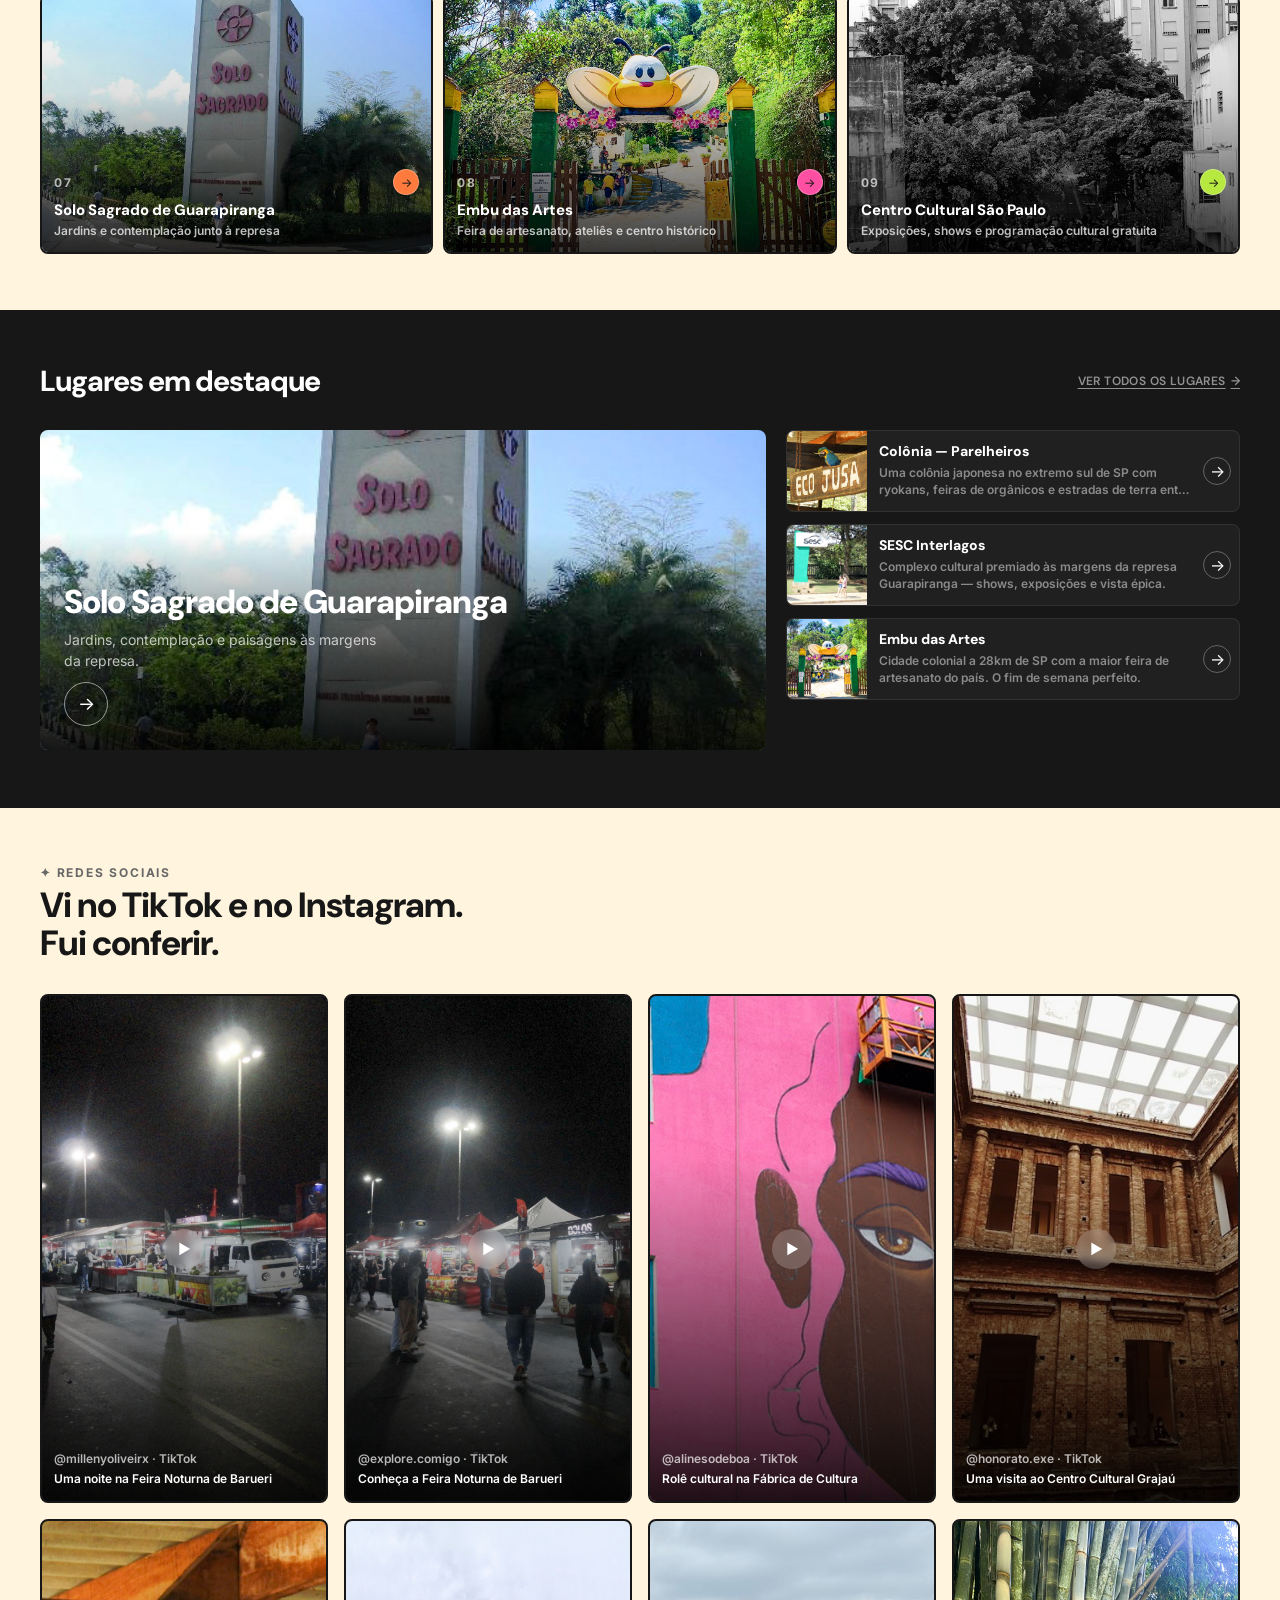
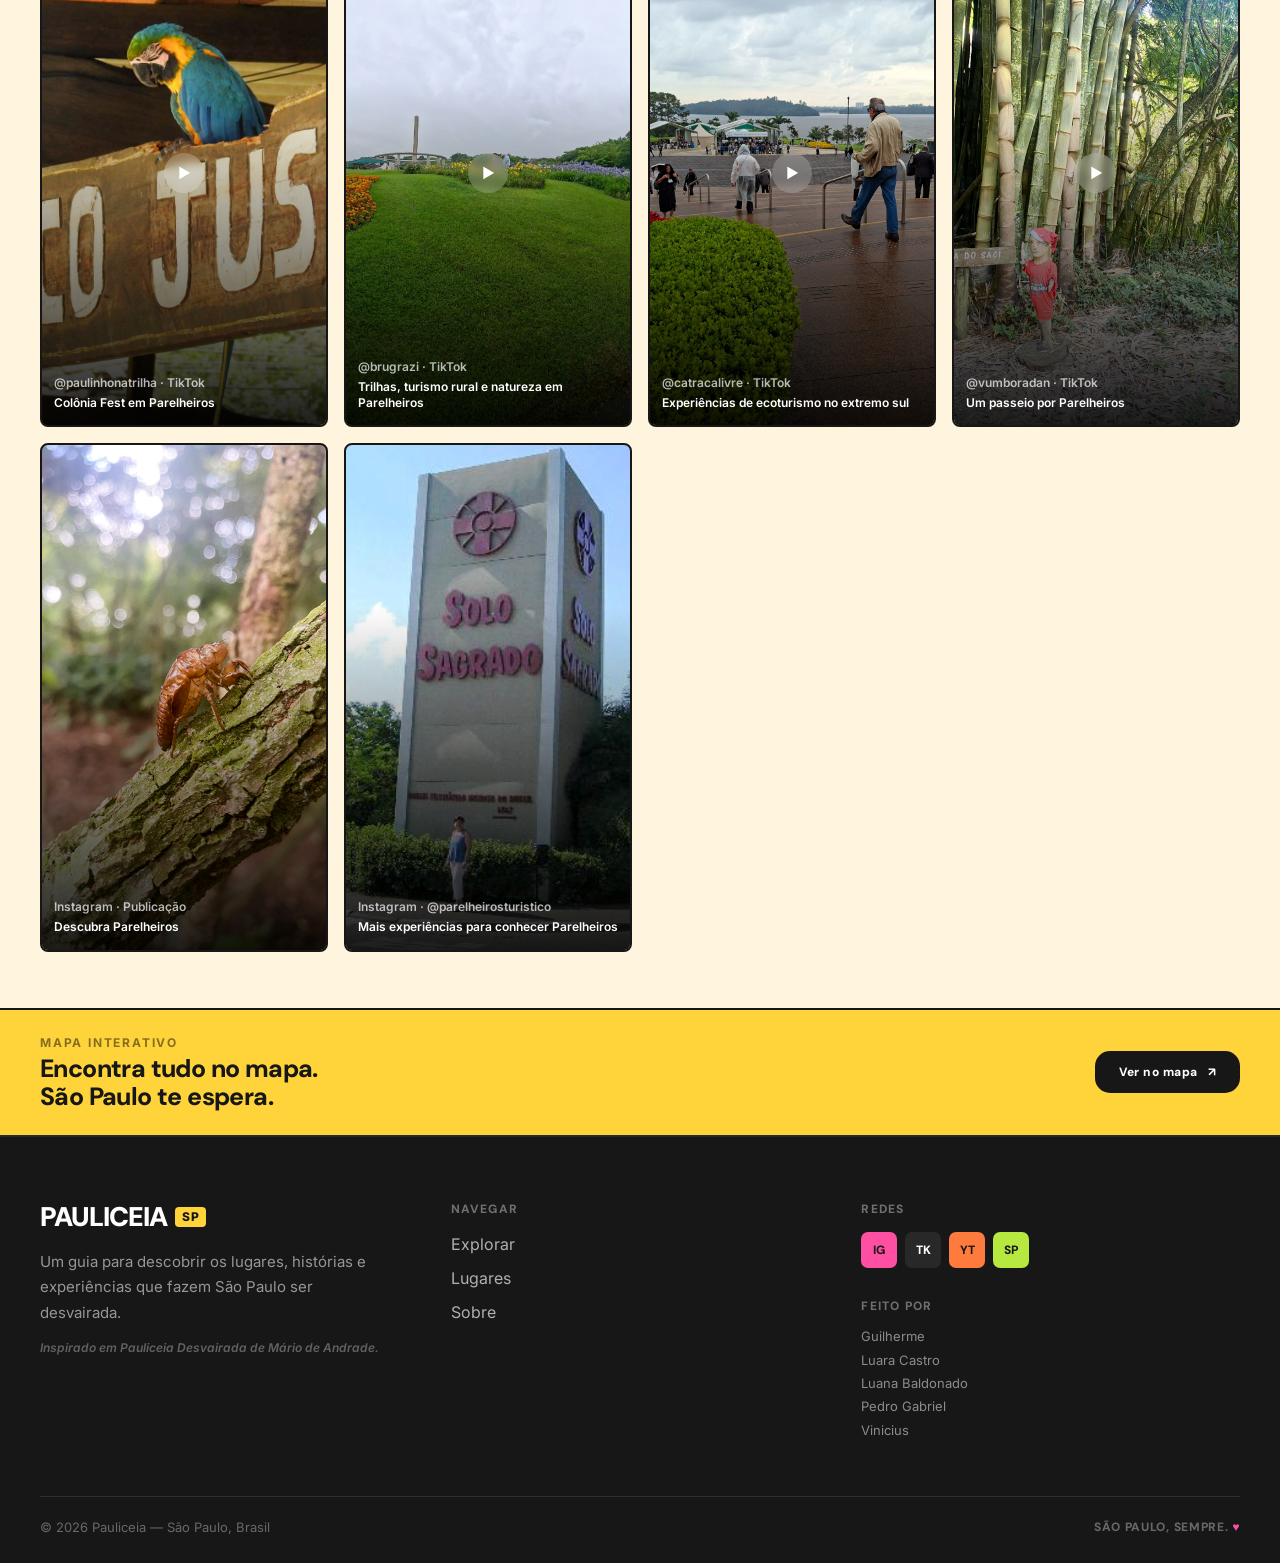
==== commit c9c46abe: "Paginas conectados" ====
--- a/index.html
+++ b/index.html
@@ -9,8 +9,10 @@
     <link rel="preconnect" href="https://fonts.googleapis.com" />
     <link rel="preconnect" href="https://fonts.gstatic.com" crossorigin />
     <link href="https://fonts.googleapis.com/css2?family=Anton&family=DM+Sans:wght@400;500;600;700;800;900&family=Inter:wght@400;500;600;700;800&display=swap" rel="stylesheet" />
-    <link rel="stylesheet" href="styles.css" />
-    <script src="script.js" defer></script>
+    <link rel="stylesheet" href="styles.css?v=pauliceia-fases-6" />
+    <link rel="stylesheet" href="site-header.css" />
+    <script src="site-header.js" defer></script>
+    <script src="script.js?v=pauliceia-fases-6" defer></script>
   </head>
   <body>
     <a class="skip-link" href="#conteudo">Pular para o conteúdo</a>
@@ -29,8 +31,8 @@
           <a class="nav-link" href="sobre.html">Sobre</a>
         </nav>
         <div class="header-actions">
-          <button class="accessibility-toggle" type="button" aria-label="Ativar alto contraste" aria-pressed="false">
-            <img src="assets/icon-contrast.svg" alt="" />
+          <button class="accessibility-toggle" type="button" aria-label="Abrir opções de acessibilidade" aria-haspopup="dialog" aria-pressed="false">
+            <img src="assets/icon contrast.svg" alt="" />
           </button>
           <button class="theme-toggle" type="button" aria-label="Ativar tema escuro" aria-pressed="false">
             <img src="assets/icon-dark-mode.svg" alt="" />
@@ -48,8 +50,6 @@
         <div class="hero-shape shape-pink" aria-hidden="true"></div>
         <div class="hero-shape shape-green" aria-hidden="true"></div>
         <div class="hero-shape shape-blue" aria-hidden="true"></div>
-        <div class="hero-shape shape-orange" aria-hidden="true"></div>
-        <img class="hero-spark" src="assets/hero-spark.svg" alt="" />
         <img class="hero-mark" src="assets/hero-mark.svg" alt="" />
 
         <div class="hero-content page-width">
@@ -81,38 +81,42 @@
             </div>
           </div>
 
-          <div class="category-grid">
-            <a class="category-card category-culture" href="#lugares">
-              <img src="assets/category-culture.png" alt="Mural e arte urbana em São Paulo" />
-              <span class="category-content"><span class="category-top"><span class="category-number">01</span><span class="category-arrow" aria-hidden="true">→</span></span><span class="category-name">Arte &amp; Cultura</span><span class="category-description">Museus, galerias, teatros e grafite</span></span>
-            </a>
-            <a class="category-card category-nature" href="#lugares">
-              <img src="assets/category-nature.png" alt="Trilha cercada por verde" />
-              <span class="category-content"><span class="category-top"><span class="category-number">02</span><span class="category-arrow" aria-hidden="true">→</span></span><span class="category-name">Natureza</span><span class="category-description">Trilhas, represas e mata atlântica</span></span>
-            </a>
-            <a class="category-card category-food" href="#lugares">
-              <img src="assets/category-food.png" alt="Banca de comida em mercado" />
-              <span class="category-content"><span class="category-top"><span class="category-number">03</span><span class="category-arrow" aria-hidden="true">→</span></span><span class="category-name">Gastronomia</span><span class="category-description">Feiras, restaurantes e sabores únicos</span></span>
-            </a>
-            <a class="category-card category-events" href="#lugares">
-              <img src="assets/category-events.png" alt="Multidão em evento cultural" />
-              <span class="category-content"><span class="category-top"><span class="category-number">04</span><span class="category-arrow" aria-hidden="true">→</span></span><span class="category-name">Eventos</span><span class="category-description">Shows, festivais e programação cultural</span></span>
-            </a>
-            <a class="category-card category-daytrip" href="#lugares">
-              <img src="assets/category-daytrip.png" alt="Caminho com neblina na serra" />
-              <span class="category-content"><span class="category-top"><span class="category-number">05</span><span class="category-arrow" aria-hidden="true">→</span></span><span class="category-name">Bate-volta</span><span class="category-description">Escapadas de fim de semana perto de SP</span></span>
-            </a>
-            <a class="category-card category-history" href="#lugares">
-              <img src="assets/category-history.png" alt="Edifício histórico paulistano" />
-              <span class="category-content"><span class="category-top"><span class="category-number">06</span><span class="category-arrow" aria-hidden="true">→</span></span><span class="category-name">História</span><span class="category-description">Patrimônios, memórias e arquitetura</span></span>
-            </a>
-            <a class="category-card category-photo" href="#lugares">
-              <img src="assets/category-photography.png" alt="Paisagem urbana ao entardecer" />
-              <span class="category-content"><span class="category-top"><span class="category-number">07</span><span class="category-arrow" aria-hidden="true">→</span></span><span class="category-name">Fotografia</span><span class="category-description">Cenários, luz e locações para fotos</span></span>
-            </a>
-            <a class="category-card category-hidden" href="#lugares">
-              <img src="assets/category-hidden.png" alt="Vista de um lugar pouco conhecido" />
-              <span class="category-content"><span class="category-top"><span class="category-number">08</span><span class="category-arrow" aria-hidden="true">→</span></span><span class="category-name">Lugares escondidos</span><span class="category-description">Cantos pouco conhecidos da cidade</span></span>
+          <div class="category-grid home-place-grid">
+            <a class="category-card" href="lugar.html?id=barueri">
+              <img src="assets/Feira%20Noturna%20-%20Barueri/feira-noturna-de-barueri.jpg" alt="Feira Noturna de Barueri" />
+              <span class="category-content"><span class="category-top"><span class="category-number">01</span><span class="category-arrow" aria-hidden="true">→</span></span><span class="category-name">Feira Noturna de Barueri</span><span class="category-description">Gastronomia, artesanato e shows à noite</span></span>
+            </a>
+            <a class="category-card" href="lugar.html?id=fabrica">
+              <img src="assets/Fabrica%20de%20Cultura-%20Cap%C3%A3o%20Redondo/F%C3%A1brica-Cap%C3%A3o-site.jpg" alt="Fábrica de Cultura do Capão Redondo" />
+              <span class="category-content"><span class="category-top"><span class="category-number">02</span><span class="category-arrow" aria-hidden="true">→</span></span><span class="category-name">Fábrica de Cultura</span><span class="category-description">Arte, música e oficinas gratuitas</span></span>
+            </a>
+            <a class="category-card" href="lugar.html?id=grajau">
+              <img src="assets/category-culture.png" alt="Arte e cultura em São Paulo" />
+              <span class="category-content"><span class="category-top"><span class="category-number">03</span><span class="category-arrow" aria-hidden="true">→</span></span><span class="category-name">Centro Cultural Grajaú</span><span class="category-description">Exposições, música, teatro e oficinas</span></span>
+            </a>
+            <a class="category-card" href="lugar.html?id=colonia">
+              <img src="assets/Colonia%20parelheiros/ecojusa.jpg" alt="Paisagem da Colônia, em Parelheiros" />
+              <span class="category-content"><span class="category-top"><span class="category-number">04</span><span class="category-arrow" aria-hidden="true">→</span></span><span class="category-name">Colônia — Parelheiros</span><span class="category-description">Cultura japonesa, natureza e feiras orgânicas</span></span>
+            </a>
+            <a class="category-card" href="lugar.html?id=sesc">
+              <img src="assets/Sesc%20Interlagos/IMG_9684-scaled.jpg" alt="SESC Interlagos" />
+              <span class="category-content"><span class="category-top"><span class="category-number">05</span><span class="category-arrow" aria-hidden="true">→</span></span><span class="category-name">SESC Interlagos</span><span class="category-description">Cultura, lazer e vista para a represa</span></span>
+            </a>
+            <a class="category-card" href="lugar.html?id=onibus">
+              <img src="assets/category-history.png" alt="Centro histórico de São Paulo" />
+              <span class="category-content"><span class="category-top"><span class="category-number">06</span><span class="category-arrow" aria-hidden="true">→</span></span><span class="category-name">Ônibus Turístico de São Paulo</span><span class="category-description">Um passeio pelos pontos históricos da cidade</span></span>
+            </a>
+            <a class="category-card" href="lugar.html?id=solo-sagrado">
+              <img src="assets/Solo%20Sagrado%20-%20Guarapiranga/solo-sagrado-de-guarapiranga.jpg" alt="Solo Sagrado de Guarapiranga" />
+              <span class="category-content"><span class="category-top"><span class="category-number">07</span><span class="category-arrow" aria-hidden="true">→</span></span><span class="category-name">Solo Sagrado de Guarapiranga</span><span class="category-description">Jardins e contemplação junto à represa</span></span>
+            </a>
+            <a class="category-card" href="lugar.html?id=embu">
+              <img src="assets/Embu%20das%20Artes/embudasartes.png" alt="Embu das Artes" />
+              <span class="category-content"><span class="category-top"><span class="category-number">08</span><span class="category-arrow" aria-hidden="true">→</span></span><span class="category-name">Embu das Artes</span><span class="category-description">Feira de artesanato, ateliês e centro histórico</span></span>
+            </a>
+            <a class="category-card" href="lugar.html?id=ccsp">
+              <img src="assets/category-events.png" alt="Programação cultural em São Paulo" />
+              <span class="category-content"><span class="category-top"><span class="category-number">09</span><span class="category-arrow" aria-hidden="true">→</span></span><span class="category-name">Centro Cultural São Paulo</span><span class="category-description">Exposições, shows e programação cultural gratuita</span></span>
             </a>
           </div>
         </div>
@@ -125,23 +129,23 @@
             <a class="text-link text-link-muted" href="explorar.html">Ver todos os lugares <span aria-hidden="true">→</span></a>
           </div>
           <div class="featured-grid">
-            <a class="featured-main" href="https://maps.google.com/?q=Paranapiacaba+SP" target="_blank" rel="noreferrer">
-              <img src="assets/destination-paranapiacaba.png" alt="Caminho envolto em névoa na Vila de Paranapiacaba" />
-              <span class="featured-main-copy"><strong>Estação da Luz → Paranapiacaba</strong><span>Uma vila inglesa escondida entre a serra e a neblina.</span><i aria-hidden="true">→</i></span>
+            <a class="featured-main" href="lugar.html?id=solo-sagrado">
+              <img src="assets/Solo%20Sagrado%20-%20Guarapiranga/solo-sagrado-de-guarapiranga.jpg" alt="Solo Sagrado de Guarapiranga" />
+              <span class="featured-main-copy"><strong>Solo Sagrado de Guarapiranga</strong><span>Jardins, contemplação e paisagens às margens da represa.</span><i aria-hidden="true">→</i></span>
             </a>
             <div class="featured-list">
               <a class="place-row" href="https://maps.google.com/?q=Parelheiros+SP" target="_blank" rel="noreferrer">
-                <img src="assets/destination-parelheiros.png" alt="Plantação de chá em Parelheiros" />
+                <img src="assets/Colonia%20parelheiros/ecojusa.jpg" alt="Paisagem da Colônia, em Parelheiros" />
                 <span><strong>Colônia — Parelheiros</strong><span>Uma colônia japonesa no extremo sul de SP com ryokans, feiras de orgânicos e estradas de terra entre hortas.</span></span>
                 <i aria-hidden="true">→</i>
               </a>
               <a class="place-row" href="https://maps.google.com/?q=SESC+Interlagos" target="_blank" rel="noreferrer">
-                <img src="assets/destination-sesc.png" alt="Interior do SESC Interlagos" />
-                <span><strong>SESC Interlagos</strong><span>Complexo cultural premiado às margens da represa Guarapiranga, shows, exposições e vista épica.</span></span>
+                <img src="assets/Sesc%20Interlagos/IMG_9684-scaled.jpg" alt="SESC Interlagos" />
+                <span><strong>SESC Interlagos</strong><span>Complexo cultural premiado às margens da represa Guarapiranga — shows, exposições e vista épica.</span></span>
                 <i aria-hidden="true">→</i>
               </a>
               <a class="place-row" href="https://maps.google.com/?q=Embu+das+Artes" target="_blank" rel="noreferrer">
-                <img src="assets/destination-embu.png" alt="Mural colorido em Embu das Artes" />
+                <img src="assets/Embu%20das%20Artes/embudasartes.png" alt="Embu das Artes" />
                 <span><strong>Embu das Artes</strong><span>Cidade colonial a 28km de SP com a maior feira de artesanato do país. O fim de semana perfeito.</span></span>
                 <i aria-hidden="true">→</i>
               </a>
@@ -153,27 +157,55 @@
       <section class="social-section paper-section" aria-labelledby="social-title">
         <div class="page-width section-pad">
           <p class="eyebrow social-eyebrow">✦ Redes sociais</p>
-          <h2 class="social-title" id="social-title">Vi no TikTok.<br />Fui conferir.</h2>
+          <h2 class="social-title" id="social-title">Vi no TikTok e no Instagram.<br />Fui conferir.</h2>
           <div class="social-grid">
-            <a class="social-card" href="https://www.tiktok.com/@tripemsp" target="_blank" rel="noreferrer" aria-label="Ver publicação de @tripemsp no TikTok">
-              <img src="assets/social-tripemsp.png" alt="Caminho enevoado em Paranapiacaba" />
-              <span class="play-button" aria-hidden="true">▶</span>
-              <span class="social-caption"><strong>@tripemsp</strong><span>Vila vitoriana a 60km de SP com névoa todo dia 🌫️</span><small>◉ 1.4M views</small></span>
-            </a>
-            <a class="social-card" href="https://www.tiktok.com/@mochileirasp" target="_blank" rel="noreferrer" aria-label="Ver publicação de @mochileirasp no TikTok">
-              <img src="assets/social-mochileirasp.png" alt="Plantação verde nas colinas" />
-              <span class="play-button" aria-hidden="true">▶</span>
-              <span class="social-caption"><strong>@mochileirasp</strong><span>Japão em São Paulo? Isso não deveria existir 🇯🇵</span><small>◉ 987K views</small></span>
-            </a>
-            <a class="social-card" href="https://www.tiktok.com/@ccsaopaulo" target="_blank" rel="noreferrer" aria-label="Ver publicação de @ccsaopaulo no TikTok">
-              <img src="assets/social-ccsaopaulo.png" alt="Espaço cultural contemporâneo" />
-              <span class="play-button" aria-hidden="true">▶</span>
-              <span class="social-caption"><strong>@ccsaopaulo</strong><span>47 mil m² de cultura. De graça. No centro de SP. 🤯</span><small>◉ 2.1M views</small></span>
-            </a>
-            <a class="social-card" href="https://www.tiktok.com/@viajemsp" target="_blank" rel="noreferrer" aria-label="Ver publicação de @viajemsp no TikTok">
-              <img src="assets/social-viajemsp.png" alt="Pessoa diante de um mural em Embu das Artes" />
-              <span class="play-button" aria-hidden="true">▶</span>
-              <span class="social-caption"><strong>@viajemsp</strong><span>Embu das Artes num domingo de manhã é outro nível 🎨</span><small>◉ 654K views</small></span>
+            <a class="social-card" href="https://www.tiktok.com/@millenyoliveirx/video/7556750313089289484" target="_blank" rel="noopener noreferrer" aria-label="Ver vídeo de @millenyoliveirx sobre a Feira Noturna de Barueri no TikTok">
+              <img src="assets/Feira%20Noturna%20-%20Barueri/DSC04611.JPG" alt="Feira Noturna de Barueri" loading="lazy" />
+              <span class="play-button" aria-hidden="true">▶</span>
+              <span class="social-caption"><strong>@millenyoliveirx · TikTok</strong><span>Uma noite na Feira Noturna de Barueri</span></span>
+            </a>
+            <a class="social-card" href="https://www.tiktok.com/@explore.comigo/video/7540435018141683000" target="_blank" rel="noopener noreferrer" aria-label="Ver vídeo de @explore.comigo sobre a Feira Noturna de Barueri no TikTok">
+              <img src="assets/Feira%20Noturna%20-%20Barueri/DSC04613.JPG" alt="Bancas e movimento na Feira Noturna de Barueri" loading="lazy" />
+              <span class="play-button" aria-hidden="true">▶</span>
+              <span class="social-caption"><strong>@explore.comigo · TikTok</strong><span>Conheça a Feira Noturna de Barueri</span></span>
+            </a>
+            <a class="social-card" href="https://www.tiktok.com/@alinesodeboa/video/7495393630799023415" target="_blank" rel="noopener noreferrer" aria-label="Ver vídeo de @alinesodeboa sobre a Fábrica de Cultura do Capão Redondo no TikTok">
+              <img src="assets/Fabrica%20de%20Cultura-%20Cap%C3%A3o%20Redondo/F%C3%A1brica-Cap%C3%A3o-site.jpg" alt="Fábrica de Cultura do Capão Redondo" loading="lazy" />
+              <span class="play-button" aria-hidden="true">▶</span>
+              <span class="social-caption"><strong>@alinesodeboa · TikTok</strong><span>Rolê cultural na Fábrica de Cultura</span></span>
+            </a>
+            <a class="social-card" href="https://www.tiktok.com/@honorato.exe/video/7663979916475518226" target="_blank" rel="noopener noreferrer" aria-label="Ver vídeo de @honorato.exe sobre o Centro Cultural Grajaú no TikTok">
+              <img src="assets/explore-grajau.png" alt="Centro Cultural Grajaú" loading="lazy" />
+              <span class="play-button" aria-hidden="true">▶</span>
+              <span class="social-caption"><strong>@honorato.exe · TikTok</strong><span>Uma visita ao Centro Cultural Grajaú</span></span>
+            </a>
+            <a class="social-card" href="https://www.tiktok.com/@paulinhonatrilha/video/7662152991947918613" target="_blank" rel="noopener noreferrer" aria-label="Ver vídeo de @paulinhonatrilha sobre a Colônia Fest em Parelheiros no TikTok">
+              <img src="assets/Colonia%20parelheiros/ecojusa.jpg" alt="Colônia, em Parelheiros" loading="lazy" />
+              <span class="play-button" aria-hidden="true">▶</span>
+              <span class="social-caption"><strong>@paulinhonatrilha · TikTok</strong><span>Colônia Fest em Parelheiros</span></span>
+            </a>
+            <a class="social-card" href="https://www.tiktok.com/@brugrazi/video/7670935871339646229" target="_blank" rel="noopener noreferrer" aria-label="Ver vídeo de @brugrazi sobre natureza e ecoturismo em Parelheiros no TikTok">
+              <img src="assets/Solo%20Sagrado%20-%20Guarapiranga/20261102_105753.jpg" alt="Área verde em Parelheiros" loading="lazy" />
+              <span class="play-button" aria-hidden="true">▶</span>
+              <span class="social-caption"><strong>@brugrazi · TikTok</strong><span>Trilhas, turismo rural e natureza em Parelheiros</span></span>
+            </a>
+            <a class="social-card" href="https://www.tiktok.com/@catracalivre/video/7544795714442775813" target="_blank" rel="noopener noreferrer" aria-label="Ver vídeo de @catracalivre sobre natureza e ecoturismo em Parelheiros no TikTok">
+              <img src="assets/Solo%20Sagrado%20-%20Guarapiranga/20261102_103359.jpg" alt="Paisagem natural em Parelheiros" loading="lazy" />
+              <span class="play-button" aria-hidden="true">▶</span>
+              <span class="social-caption"><strong>@catracalivre · TikTok</strong><span>Experiências de ecoturismo no extremo sul</span></span>
+            </a>
+            <a class="social-card" href="https://www.tiktok.com/@vumboradan/video/7572917023152344328" target="_blank" rel="noopener noreferrer" aria-label="Ver vídeo de @vumboradan sobre Parelheiros no TikTok">
+              <img src="assets/Colonia%20parelheiros/IMG_3127.jpg" alt="Paisagem e natureza em Parelheiros" loading="lazy" />
+              <span class="play-button" aria-hidden="true">▶</span>
+              <span class="social-caption"><strong>@vumboradan · TikTok</strong><span>Um passeio por Parelheiros</span></span>
+            </a>
+            <a class="social-card" href="https://www.instagram.com/p/DV60ZF8gXXZ/" target="_blank" rel="noopener noreferrer" aria-label="Ver publicação sobre Parelheiros no Instagram">
+              <img src="assets/Colonia%20parelheiros/IMG_4049.jpg" alt="Paisagem da região de Parelheiros" loading="lazy" />
+              <span class="social-caption"><strong>Instagram · Publicação</strong><span>Descubra Parelheiros</span></span>
+            </a>
+            <a class="social-card" href="https://www.instagram.com/parelheirosturistico/" target="_blank" rel="noopener noreferrer" aria-label="Visitar o perfil Parelheiros Turístico no Instagram">
+              <img src="assets/Solo%20Sagrado%20-%20Guarapiranga/solo-sagrado-de-guarapiranga.jpg" alt="Solo Sagrado de Guarapiranga, em Parelheiros" loading="lazy" />
+              <span class="social-caption"><strong>Instagram · @parelheirosturistico</strong><span>Mais experiências para conhecer Parelheiros</span></span>
             </a>
           </div>
         </div>
@@ -213,4 +245,4 @@
       </div>
     </footer>
   </body>
-</html>
+</html>
--- a/styles.css
+++ b/styles.css
@@ -30,13 +30,13 @@
 .brand { display: inline-flex; align-items: center; gap: 8px; font: 900 19px/1 "DM Sans", sans-serif; letter-spacing: -.6px; }
 .brand-yellow { color: var(--yellow); }
 .brand-pink { color: var(--pink); }
-.brand-tag { padding: 3px 7px; border-radius: 5px; background: var(--yellow); color: var(--ink); font: 800 10px/1 Inter, sans-serif; letter-spacing: .4px; }
+.brand-tag { padding: 3px 7px; border-radius: 5px; background: var(--yellow); color: var(--ink); font: 800 12px/1 Inter, sans-serif; letter-spacing: .4px; }
 .primary-nav, .header-actions { display: flex; align-items: center; gap: 4px; }
 .nav-link { padding: 8px 16px; border: 1px solid transparent; border-radius: 24px; color: #fff; font-size: 13px; font-weight: 600; transition: background .2s, color .2s; }
 .nav-link:hover, .nav-link.is-current { background: #fff; color: var(--ink); }
 .header-actions { gap: 8px; }
 .accessibility-toggle, .theme-toggle, .menu-toggle { border: 0; cursor: pointer; }
-.accessibility-toggle { display: inline-flex; align-items: center; gap: 6px; padding: 9px 13px; border: 2px solid var(--ink); border-radius: 30px; background: var(--yellow); color: var(--ink); font-size: 11px; font-weight: 800; letter-spacing: .2px; }
+.accessibility-toggle { display: inline-flex; align-items: center; gap: 6px; padding: 9px 13px; border: 2px solid var(--ink); border-radius: 30px; background: var(--yellow); color: var(--ink); font-size: 12px; font-weight: 800; letter-spacing: .2px; }
 .accessibility-toggle img { width: 14px; height: 14px; object-fit: contain; }
 .theme-toggle { width: 42px; height: 42px; border: 1px solid rgba(255,255,255,.3); border-radius: 50%; background: transparent; color: var(--yellow); font-size: 20px; }
 .theme-toggle:hover { background: rgba(255,255,255,.1); }
@@ -48,24 +48,24 @@
 .hero-texture { z-index: -1; background: url("assets/texture.png") left top / 180px auto repeat; opacity: .12; mix-blend-mode: screen; }
 .hero-scrim { z-index: -1; background: linear-gradient(90deg, #0d0d0d 12%, rgba(13,13,13,.88) 31%, rgba(13,13,13,.43) 56%, rgba(13,13,13,.04) 100%), linear-gradient(0deg, rgba(13,13,13,.8), transparent 38%); }
 .hero-content { position: relative; padding-top: 114px; padding-bottom: 68px; }
-.eyebrow { margin: 0; color: var(--muted); font-size: 10px; font-weight: 700; letter-spacing: 1.8px; line-height: 1.5; text-transform: uppercase; }
+.eyebrow { margin: 0; color: var(--muted); font-size: 12px; font-weight: 700; letter-spacing: 1.8px; line-height: 1.5; text-transform: uppercase; }
 .hero-eyebrow { display: flex; align-items: center; gap: 9px; color: rgba(255,255,255,.52); letter-spacing: 2px; }
 .hero-eyebrow span { width: 6px; height: 6px; border-radius: 2px; background: var(--yellow); }
 .hero h1 { display: flex; align-items: baseline; gap: 0; width: max-content; margin: 12px 0 0 -5px; color: #f0e8d0; font: 400 194px/.92 Anton, Impact, sans-serif; letter-spacing: 1.5px; }
 .hero h1 .yellow-letter { color: var(--yellow); }
 .hero h1 .pink-letter { color: var(--pink); }
-.hero-index { margin: 4px 0 0; color: rgba(255,255,255,.45); font-size: 10px; font-weight: 700; letter-spacing: 1.4px; }
+.hero-index { margin: 4px 0 0; color: rgba(255,255,255,.45); font-size: 12px; font-weight: 700; letter-spacing: 1.4px; }
 .hero-copy { max-width: 480px; margin-top: 32px; }
 .hero-copy h2 { margin: 0; color: #fff; font-size: 18px; font-weight: 800; line-height: 1.35; }
 .hero-copy > p { max-width: 455px; margin: 10px 0 0; color: rgba(255,255,255,.55); font-size: 14px; line-height: 1.75; }
-.button { display: inline-flex; align-items: center; justify-content: center; gap: 10px; border: 0; border-radius: 30px; font: 800 12px/1.2 "DM Sans", sans-serif; letter-spacing: .45px; transition: transform .2s, filter .2s; }
+.button { display: inline-flex; align-items: center; justify-content: center; gap: 10px; border: 0; border-radius: 15px; font: 800 12px/1.2 "DM Sans", sans-serif; letter-spacing: .45px; transition: transform .2s, filter .2s; }
 .button:hover { transform: translateY(-2px); filter: brightness(1.06); }
 .button-blue { margin-top: 29px; padding: 15px 25px; background: var(--blue); color: #fff; }
-.scroll-note { display: flex; align-items: flex-start; gap: 10px; margin-top: 45px; color: #fff; font-size: 9px; font-weight: 800; letter-spacing: 1.5px; line-height: 1.5; text-transform: uppercase; }
+.scroll-note { display: flex; align-items: flex-start; gap: 10px; margin-top: 45px; color: #fff; font-size: 12px; font-weight: 800; letter-spacing: 1.5px; line-height: 1.5; text-transform: uppercase; }
 .scroll-note b { display: inline-block; margin-top: 2px; font-size: 12px; }
 .scroll-note img { width: 40px; height: 24px; object-fit: contain; }
 .hero-shape { position: absolute; z-index: -1; border-radius: 50%; opacity: .92; }
-.shape-yellow { top: 62px; right: 11%; width: 260px; aspect-ratio: 1; background: var(--yellow); }
+.shape-yellow { top: 62px; right: 11%; width: 175px; aspect-ratio: 1; background: var(--yellow); }
 .shape-pink { bottom: 50px; left: 38%; width: 200px; aspect-ratio: 1; background: var(--pink); opacity: .88; }
 .shape-green { bottom: 72px; left: 20%; width: 150px; aspect-ratio: 1; background: var(--green); opacity: .82; }
 .shape-blue { top: 40px; right: 25%; width: 110px; aspect-ratio: 1; background: var(--blue); }
@@ -80,7 +80,7 @@
 .display-heading { margin: 7px 0 0; font: 900 44px/.92 "DM Sans", sans-serif; letter-spacing: -1.8px; text-transform: uppercase; }
 .heading-aside { width: 320px; }
 .heading-aside p { margin: 0; color: var(--muted); font-size: 14px; line-height: 1.6; }
-.text-link { display: inline-flex; gap: 5px; margin-top: 9px; color: var(--paper-text); font: 800 11px/1.4 "DM Sans", sans-serif; letter-spacing: .4px; text-decoration: underline; text-underline-offset: 3px; text-transform: uppercase; }
+.text-link { display: inline-flex; gap: 5px; margin-top: 9px; color: var(--paper-text); font: 800 12px/1.4 "DM Sans", sans-serif; letter-spacing: .4px; text-decoration: underline; text-underline-offset: 3px; text-transform: uppercase; }
 .category-grid { display: grid; grid-template-columns: repeat(4, minmax(0, 1fr)); grid-template-rows: repeat(2, 280px); gap: 10px; margin-top: 40px; }
 .category-card { position: relative; min-width: 0; overflow: hidden; border: 2px solid var(--ink); border-radius: 8px; color: #fff; isolation: isolate; }
 .category-card::after { position: absolute; z-index: -1; inset: 0; background: linear-gradient(0deg, rgba(0,0,0,.78), rgba(0,0,0,.12) 62%, transparent); content: ""; }
@@ -88,11 +88,11 @@
 .category-card:hover > img { transform: scale(1.045); }
 .category-content { position: absolute; right: 12px; bottom: 12px; left: 12px; display: flex; flex-direction: column; gap: 4px; }
 .category-top { display: flex; align-items: center; justify-content: space-between; margin-bottom: 2px; }
-.category-number { color: rgba(255,255,255,.68); font-size: 10px; font-weight: 700; letter-spacing: 1.5px; }
+.category-number { color: rgba(255,255,255,.68); font-size: 12px; font-weight: 700; letter-spacing: 1.5px; }
 .category-arrow { display: grid; width: 26px; aspect-ratio: 1; place-items: center; border: 1px solid rgba(255,255,255,.28); border-radius: 50%; background: var(--accent, var(--pink)); color: var(--ink); font-size: 12px; transition: transform .2s; }
 .category-card:hover .category-arrow { transform: rotate(-45deg); }
 .category-name { font: 800 15px/1.2 "DM Sans", sans-serif; }
-.category-description { color: rgba(255,255,255,.74); font-size: 11px; line-height: 1.4; }
+.category-description { color: rgba(255,255,255,.74); font-size: 12px; line-height: 1.4; }
 .category-culture { grid-column: 1; grid-row: 1; --accent: var(--pink); }
 .category-nature { grid-column: 2; grid-row: 1; --accent: var(--green); }
 .category-food { grid-column: 3; grid-row: 1; --accent: var(--orange); }
@@ -105,7 +105,7 @@
 .dark-section, .site-footer { background: #171717; color: #fff; }
 .featured-heading { align-items: center; }
 .featured-heading h2 { margin: 0; font: 800 29px/1.1 "DM Sans", sans-serif; letter-spacing: -1px; }
-.text-link-muted { margin: 0; color: rgba(255,255,255,.53); font-size: 10px; }
+.text-link-muted { margin: 0; color: rgba(255,255,255,.53); font-size: 12px; }
 .featured-grid { display: grid; grid-template-columns: 1.6fr 1fr; gap: 20px; margin-top: 32px; }
 .featured-main { position: relative; min-height: 320px; overflow: hidden; border-radius: 8px; isolation: isolate; color: #fff; }
 .featured-main::after { position: absolute; z-index: -1; inset: 0; background: linear-gradient(0deg, rgba(0,0,0,.88), transparent 68%); content: ""; }
@@ -121,7 +121,7 @@
 .place-row > img { width: 80px; height: 80px; object-fit: cover; }
 .place-row > span { display: flex; min-width: 0; flex-direction: column; gap: 3px; padding: 8px 12px; }
 .place-row strong { font: 800 14px/1.25 "DM Sans", sans-serif; }
-.place-row > span > span { display: -webkit-box; overflow: hidden; color: rgba(255,255,255,.48); font-size: 11px; line-height: 1.45; -webkit-box-orient: vertical; -webkit-line-clamp: 2; }
+.place-row > span > span { display: -webkit-box; overflow: hidden; color: rgba(255,255,255,.48); font-size: 12px; line-height: 1.45; -webkit-box-orient: vertical; -webkit-line-clamp: 2; }
 .place-row i { display: grid; width: 28px; height: 28px; margin-right: 10px; place-items: center; border: 1px solid rgba(255,255,255,.3); border-radius: 50%; font-style: normal; }
 
 .social-section { border-block: 2px solid var(--ink); }
@@ -134,9 +134,9 @@
 .social-card:hover > img { transform: scale(1.04); }
 .play-button { position: absolute; top: 50%; left: 50%; display: grid; width: 40px; aspect-ratio: 1; transform: translate(-50%, -50%); place-items: center; border-radius: 50%; background: rgba(255,255,255,.2); backdrop-filter: blur(4px); font-size: 14px; }
 .social-caption { position: absolute; right: 12px; bottom: 14px; left: 12px; display: flex; flex-direction: column; gap: 5px; }
-.social-caption strong { color: rgba(255,255,255,.7); font-size: 10px; }
+.social-caption strong { color: rgba(255,255,255,.7); font-size: 12px; }
 .social-caption > span { font-size: 12px; line-height: 1.35; }
-.social-caption small { color: rgba(255,255,255,.55); font-size: 10px; }
+.social-caption small { color: rgba(255,255,255,.55); font-size: 12px; }
 
 .map-cta { background: var(--yellow); color: var(--ink); }
 .map-inner { display: flex; min-height: 122px; align-items: center; justify-content: space-between; gap: 24px; padding-block: 24px; }
@@ -148,15 +148,15 @@
 .footer-inner { padding-block: 64px 28px; }
 .footer-grid { display: grid; grid-template-columns: repeat(3, minmax(0, 1fr)); align-items: start; gap: 32px; }
 .footer-brand { display: inline-flex; align-items: center; gap: 8px; font: 900 27px/1.2 "DM Sans", sans-serif; letter-spacing: -1px; }
-.footer-brand span { padding: 3px 7px; border-radius: 4px; background: var(--yellow); color: var(--ink); font: 800 10px/1.2 Inter, sans-serif; letter-spacing: .5px; }
+.footer-brand span { padding: 3px 7px; border-radius: 4px; background: var(--yellow); color: var(--ink); font: 800 12px/1.2 Inter, sans-serif; letter-spacing: .5px; }
 .footer-about > p { max-width: 340px; margin: 16px 0 0; color: rgba(255,255,255,.55); font-size: 15px; line-height: 1.7; }
 .footer-about em { display: block; margin-top: 15px; color: rgba(255,255,255,.32); font-size: 12px; }
 .footer-column { display: flex; flex-direction: column; align-items: flex-start; gap: 10px; }
-.footer-column h2 { margin: 0 0 5px; color: rgba(255,255,255,.38); font: 800 11px/1.4 "DM Sans", sans-serif; letter-spacing: 1.2px; text-transform: uppercase; }
+.footer-column h2 { margin: 0 0 5px; color: rgba(255,255,255,.38); font: 800 12px/1.4 "DM Sans", sans-serif; letter-spacing: 1.2px; text-transform: uppercase; }
 .footer-column > a { color: rgba(255,255,255,.66); font-size: 16px; line-height: 1.5; }
 .footer-column > a:hover { color: var(--yellow); }
 .social-links { display: flex; gap: 8px; margin-bottom: 20px; }
-.social-links a { display: grid; width: 36px; aspect-ratio: 1; place-items: center; border-radius: 7px; background: var(--social-color); color: var(--ink); font: 800 11px "DM Sans", sans-serif; }
+.social-links a { display: grid; width: 36px; aspect-ratio: 1; place-items: center; border-radius: 7px; background: var(--social-color); color: var(--ink); font: 800 12px "DM Sans", sans-serif; }
 .social-links a:nth-child(1) { --social-color: var(--pink); }
 .social-links a:nth-child(2) { --social-color: #282828; color: white; }
 .social-links a:nth-child(3) { --social-color: var(--orange); }
@@ -164,7 +164,7 @@
 .footer-column .credits-heading { margin: 0; }
 .footer-column > p { margin: 0; color: rgba(255,255,255,.5); font-size: 13px; line-height: 1.8; }
 .footer-bottom { display: flex; align-items: center; justify-content: space-between; gap: 16px; margin-top: 54px; padding-top: 22px; border-top: 1px solid rgba(255,255,255,.1); color: rgba(255,255,255,.35); font-size: 13px; }
-.footer-bottom strong { color: rgba(255,255,255,.35); font: 800 11px "DM Sans", sans-serif; letter-spacing: .7px; text-transform: uppercase; }
+.footer-bottom strong { color: rgba(255,255,255,.35); font: 800 12px "DM Sans", sans-serif; letter-spacing: .7px; text-transform: uppercase; }
 .footer-bottom strong b { color: var(--pink); }
 
 html.high-contrast {
@@ -225,10 +225,10 @@
   .category-culture, .category-daytrip, .category-hidden, .category-events { grid-column: span 2; }
   .category-culture, .category-events, .category-daytrip, .category-hidden { min-height: 210px; }
   .category-name { font-size: 14px; }
-  .category-description { font-size: 10px; }
+  .category-description { font-size: 12px; }
   .featured-heading { align-items: flex-start; flex-direction: row; gap: 12px; }
   .featured-heading h2 { font-size: 24px; }
-  .text-link-muted { max-width: 130px; font-size: 9px; text-align: right; }
+  .text-link-muted { max-width: 130px; font-size: 12px; text-align: right; }
   .featured-grid { grid-template-columns: 1fr; gap: 14px; margin-top: 24px; }
   .featured-main { min-height: 290px; }
   .featured-main-copy strong { font-size: 26px; }
@@ -236,7 +236,7 @@
   .social-title { font-size: 32px; }
   .social-grid { grid-template-columns: repeat(2, minmax(0, 1fr)); gap: 10px; margin-top: 24px; }
   .social-card { aspect-ratio: 3 / 4; }
-  .social-caption > span { font-size: 11px; }
+  .social-caption > span { font-size: 12px; }
   .map-inner { min-height: 140px; align-items: flex-start; flex-direction: column; justify-content: center; gap: 15px; }
   .map-cta h2 { font-size: 22px; }
   .button-dark { padding: 12px 20px; }
@@ -258,18 +258,44 @@
   .category-card { height: 175px; min-height: 0; }
   .category-content { right: 8px; bottom: 9px; left: 8px; }
   .category-name { font-size: 12px; }
-  .category-description { font-size: 9px; }
+  .category-description { font-size: 12px; }
   .featured-heading h2 { font-size: 21px; }
   .featured-main { min-height: 250px; }
   .featured-main-copy { right: 16px; bottom: 16px; left: 16px; }
   .featured-main-copy strong { font-size: 22px; }
   .place-row strong { font-size: 12px; }
-  .place-row > span > span { font-size: 10px; }
+  .place-row > span > span { font-size: 12px; }
   .footer-grid { gap: 28px 14px; }
 }
 
 @media (prefers-reduced-motion: reduce) {
   *, *::before, *::after { scroll-behavior: auto !important; transition-duration: .01ms !important; animation-duration: .01ms !important; }
+}
+
+.category-description,
+.text-link-muted,
+.place-row > span > span,
+.social-caption strong,
+.social-caption > span,
+.social-caption small,
+.footer-about em,
+.concept-copy > p:not(.eyebrow),
+.about-quote p,
+.method-card p,
+.team-card p,
+.about-cta p,
+.results-label,
+.place-location,
+.place-description,
+.place-meta,
+.place-story p,
+.nearby-link,
+.info-card dd,
+.weather-details,
+.weather dd small,
+.map-label,
+.map-caption {
+  font-weight: 600;
 }
 
 .accessibility-toggle,
@@ -287,7 +313,6 @@
 }
 .accessibility-toggle img,
 .theme-toggle img { width: 24px; height: 24px; object-fit: contain; }
-.accessibility-toggle img { transform: translateX(2px); }
 .accessibility-toggle[aria-pressed="true"],
 .theme-toggle[aria-pressed="true"] { outline: 2px solid #fff; outline-offset: 2px; }
 .visually-hidden { position: absolute; width: 1px; height: 1px; overflow: hidden; clip: rect(0, 0, 0, 0); white-space: nowrap; clip-path: inset(50%); }
@@ -309,7 +334,7 @@
 .about-quote { border-block: 1px solid var(--ink); background: var(--yellow); color: var(--ink); }
 .about-quote .page-width { padding-block: 40px; }
 .about-quote blockquote { max-width: 820px; margin: 0; font: 800 clamp(25px, 3.2vw, 40px)/1.2 "DM Sans", sans-serif; letter-spacing: -1.25px; }
-.about-quote p { margin: 14px 0 0; color: rgba(23,23,23,.68); font-size: 11px; }
+.about-quote p { margin: 14px 0 0; color: rgba(23,23,23,.68); font-size: 12px; }
 .about-method { border-bottom: 1px solid rgba(23,23,23,.2); }
 .about-method .page-width { padding-block: 38px 44px; }
 .about-method h2 { margin: 5px 0 24px; font: 800 24px/1.2 "DM Sans", sans-serif; letter-spacing: -.8px; }
@@ -323,15 +348,15 @@
 .icon-green { background: var(--green); }
 .icon-purple { background: #9b6bff; color: #fff; }
 .method-card h3 { margin: 8px 0 4px; font: 800 13px/1.2 "DM Sans", sans-serif; }
-.method-card p { margin: 0; color: var(--muted); font-size: 10px; line-height: 1.45; }
+.method-card p { margin: 0; color: var(--muted); font-size: 12px; line-height: 1.45; }
 .team-section .section-pad { padding-block: 38px 42px; }
 .team-section h2 { margin: 5px 0 20px; font: 800 29px/1.15 "DM Sans", sans-serif; letter-spacing: -1px; }
 .team-grid { display: grid; grid-template-columns: repeat(5, minmax(0, 1fr)); gap: 14px; }
 .team-card { min-width: 0; }
 .team-card img { width: 100%; height: 250px; border: 1px solid rgba(255,255,255,.18); border-radius: 10px; object-fit: cover; }
 .team-card h3 { margin: 9px 0 2px; font: 800 13px/1.2 "DM Sans", sans-serif; }
-.team-card p { margin: 2px 0 0; color: rgba(255,255,255,.44); font-size: 9px; }
-.team-card .team-role { font: 800 10px/1.3 "DM Sans", sans-serif; }
+.team-card p { margin: 2px 0 0; color: rgba(255,255,255,.44); font-size: 12px; }
+.team-card .team-role { font: 800 12px/1.3 "DM Sans", sans-serif; }
 .role-blue { color: #7492ff !important; }
 .role-pink { color: var(--pink) !important; }
 .role-orange { color: var(--orange) !important; }
@@ -339,10 +364,10 @@
 .about-cta { background: var(--blue); color: #fff; }
 .about-cta-inner { display: flex; min-height: 112px; align-items: center; justify-content: space-between; gap: 28px; padding-block: 18px; }
 .about-cta h2 { margin: 0; font: 800 25px/1.15 "DM Sans", sans-serif; letter-spacing: -.7px; }
-.about-cta p { margin: 5px 0 0; color: rgba(255,255,255,.66); font-size: 11px; }
+.about-cta p { margin: 5px 0 0; color: rgba(255,255,255,.66); font-size: 12px; }
 .about-cta-inner > div:last-child { display: flex; align-items: center; gap: 10px; }
 .button-light,
-.button-outline-light { min-height: 36px; padding: 0 18px; border: 1px solid rgba(255,255,255,.55); border-radius: 24px; color: #fff; font: 800 10px/1 "DM Sans", sans-serif; letter-spacing: .3px; text-transform: uppercase; }
+.button-outline-light { min-height: 36px; padding: 0 18px; border: 1px solid rgba(255,255,255,.55); border-radius: 24px; color: #fff; font: 800 12px/1 "DM Sans", sans-serif; letter-spacing: .3px; text-transform: uppercase; }
 .button-light { background: #fff; color: var(--blue); }
 .button-outline-light { display: inline-flex; align-items: center; justify-content: center; }
 
@@ -357,11 +382,11 @@
 .search-field input { width: 100%; border: 0; outline: 0; background: transparent; color: #fff; font: 400 12px Inter, sans-serif; }
 .search-field input::placeholder { color: rgba(255,255,255,.46); }
 .search-field:focus-within { border-color: var(--yellow); box-shadow: 0 0 0 2px rgba(255,212,59,.18); }
-.random-button { min-height: 38px; border: 0; border-radius: 22px; background: var(--yellow); color: var(--ink); cursor: pointer; font: 800 10px/1 "DM Sans", sans-serif; letter-spacing: .45px; text-transform: uppercase; }
+.random-button { min-height: 38px; border: 0; border-radius: 22px; background: var(--yellow); color: var(--ink); cursor: pointer; font: 800 12px/1 "DM Sans", sans-serif; letter-spacing: .45px; text-transform: uppercase; }
 .random-button:hover { filter: brightness(1.05); }
 .place-list-section { min-height: 520px; }
 .place-list-inner { padding-block: 26px 48px; }
-.results-label { margin: 0 0 18px; color: var(--muted); font-size: 11px; }
+.results-label { margin: 0 0 18px; color: var(--muted); font-size: 12px; }
 .place-grid { display: grid; grid-template-columns: repeat(3, minmax(0, 1fr)); gap: 16px; }
 .place-card { position: relative; min-width: 0; overflow: hidden; border: 1px solid var(--ink); border-radius: 13px; background: #fff; box-shadow: 0 2px 0 var(--ink); color: var(--ink); }
 .place-card[hidden] { display: none; }
@@ -369,7 +394,7 @@
 .place-card-link > img { width: 100%; height: 220px; object-fit: cover; }
 .place-tags { display: flex; min-height: 30px; flex-wrap: wrap; align-items: center; gap: 5px; }
 .place-card > .place-card-link > .place-tags { position: relative; z-index: 1; min-height: 0; padding: 8px 12px 0; }
-.tag { display: inline-flex; align-items: center; min-height: 15px; padding: 2px 7px; border-radius: 12px; background: #e8e8e8; color: var(--ink); font: 800 8px/1 "DM Sans", sans-serif; letter-spacing: .25px; text-transform: uppercase; }
+.tag { display: inline-flex; align-items: center; min-height: 15px; padding: 2px 7px; border-radius: 12px; background: #e8e8e8; color: var(--ink); font: 800 12px/1 "DM Sans", sans-serif; letter-spacing: .25px; text-transform: uppercase; }
 .tag-yellow { background: var(--yellow); }
 .tag-orange { background: var(--orange); }
 .tag-blue { background: var(--blue); color: #fff; }
@@ -379,11 +404,11 @@
 .tag-corner { position: absolute; top: 12px; right: 12px; }
 .place-card-body { display: flex; flex: 1; flex-direction: column; padding: 6px 12px 12px; }
 .place-card-body > strong { min-height: 32px; font: 800 14px/1.25 "DM Sans", sans-serif; }
-.place-location { margin-top: 1px; color: var(--muted); font-size: 10px; }
-.place-description { min-height: 45px; margin-top: 9px; color: #585858; font-size: 10px; line-height: 1.45; }
-.place-meta { display: flex; min-height: 29px; align-items: center; gap: 9px; margin-top: auto; border-top: 1px solid #e6e1d8; color: #555; font-size: 9px; }
+.place-location { margin-top: 1px; color: var(--muted); font-size: 12px; }
+.place-description { min-height: 45px; margin-top: 9px; color: #585858; font-size: 12px; line-height: 1.45; }
+.place-meta { display: flex; min-height: 29px; align-items: center; gap: 9px; margin-top: auto; border-top: 1px solid #e6e1d8; color: #555; font-size: 12px; }
 .place-meta span { white-space: nowrap; }
-.place-card-cta { display: flex; min-height: 30px; align-items: center; justify-content: center; gap: 8px; border-radius: 8px; background: var(--ink); color: #fff; font: 800 9px/1 "DM Sans", sans-serif; letter-spacing: .55px; text-transform: uppercase; transition: background .2s; }
+.place-card-cta { display: flex; min-height: 30px; align-items: center; justify-content: center; gap: 8px; border-radius: 8px; background: var(--ink); color: #fff; font: 800 12px/1 "DM Sans", sans-serif; letter-spacing: .55px; text-transform: uppercase; transition: background .2s; }
 .place-card-link:hover .place-card-cta { background: var(--blue); }
 .no-results { padding-block: 36px; color: var(--muted); text-align: center; }
 
@@ -392,7 +417,7 @@
 .place-hero-scrim { position: absolute; z-index: -1; inset: 0; width: 100%; height: 100%; }
 .place-hero-image { object-fit: cover; object-position: center 48%; opacity: .78; }
 .place-hero-scrim { background: linear-gradient(0deg, rgba(0,0,0,.92), rgba(0,0,0,.08) 80%); }
-.back-button { position: absolute; top: 24px; left: max(40px, calc((100% - var(--content)) / 2)); padding: 9px 16px; border: 1px solid rgba(255,255,255,.32); border-radius: 22px; background: rgba(255,255,255,.16); color: #fff; font-size: 11px; backdrop-filter: blur(8px); }
+.back-button { position: absolute; top: 24px; left: max(40px, calc((100% - var(--content)) / 2)); padding: 9px 16px; border: 1px solid rgba(255,255,255,.32); border-radius: 22px; background: rgba(255,255,255,.16); color: #fff; font-size: 12px; backdrop-filter: blur(8px); }
 .place-hero-copy { padding-bottom: 48px; }
 .place-hero-copy .place-tags { margin-bottom: 10px; }
 .place-hero-copy h1 { margin: 0; font: 900 clamp(36px, 5vw, 72px)/1.02 "DM Sans", sans-serif; letter-spacing: -3px; }
@@ -401,11 +426,11 @@
 .place-toolbar-inner { padding-top: 14px; }
 .place-actions { display: flex; gap: 8px; padding-bottom: 12px; }
 .outline-action,
-.primary-action { display: inline-flex; min-height: 42px; align-items: center; justify-content: center; padding: 0 17px; border: 1px solid var(--ink); border-radius: 24px; background: #fff; color: var(--ink); cursor: pointer; font: 700 11px/1 Inter, sans-serif; }
+.primary-action { display: inline-flex; min-height: 42px; align-items: center; justify-content: center; padding: 0 17px; border: 1px solid var(--ink); border-radius: 24px; background: #fff; color: var(--ink); cursor: pointer; font: 700 12px/1 Inter, sans-serif; }
 .primary-action { border-color: var(--blue); background: var(--blue); color: #fff; }
 .outline-action[aria-pressed="true"] { border-color: var(--pink); background: var(--pink); }
 .place-tabs { display: flex; overflow-x: auto; gap: 26px; border-top: 1px solid #e6e6e6; }
-.place-tabs a { display: flex; min-height: 42px; flex: 0 0 auto; align-items: center; border-bottom: 2px solid transparent; color: #666; font-size: 10px; font-weight: 600; }
+.place-tabs a { display: flex; min-height: 42px; flex: 0 0 auto; align-items: center; border-bottom: 2px solid transparent; color: #666; font-size: 12px; font-weight: 600; }
 .place-tabs a:hover,
 .place-tabs a.is-current { border-color: var(--ink); color: var(--ink); }
 .place-content { border-bottom: 1px solid rgba(23,23,23,.25); }
@@ -418,23 +443,23 @@
 .nearby-link { display: flex; width: min(100%, 360px); justify-content: space-between; padding: 12px 14px; border: 1px solid rgba(23,23,23,.2); border-radius: 8px; font-size: 12px; }
 .place-sidebar { display: flex; flex-direction: column; gap: 14px; }
 .info-card { overflow: hidden; border: 1px solid var(--ink); border-radius: 14px; background: #fff; box-shadow: 0 3px 0 var(--ink); color: var(--ink); }
-.info-card > h2 { margin: 0; padding: 13px 16px; background: var(--ink); color: #fff; font: 800 10px/1.3 "DM Sans", sans-serif; letter-spacing: 1px; text-transform: uppercase; }
+.info-card > h2 { margin: 0; padding: 13px 16px; background: var(--ink); color: #fff; font: 800 12px/1.3 "DM Sans", sans-serif; letter-spacing: 1px; text-transform: uppercase; }
 .info-card dl { margin: 0; padding: 4px 15px 12px; }
 .info-card dl > div { padding: 9px 0; border-bottom: 1px solid #e7e2d9; }
 .info-card dl > div:last-child { border-bottom: 0; }
-.info-card dt { margin-bottom: 4px; color: #777; font: 800 8px/1.3 "DM Sans", sans-serif; letter-spacing: .45px; text-transform: uppercase; }
-.info-card dd { margin: 0; color: #333; font-size: 10px; line-height: 1.5; }
+.info-card dt { margin-bottom: 4px; color: #777; font: 800 12px/1.3 "DM Sans", sans-serif; letter-spacing: .45px; text-transform: uppercase; }
+.info-card dd { margin: 0; color: #333; font-size: 12px; line-height: 1.5; }
 .weather dd { position: relative; display: grid; grid-template-columns: 27px 1fr auto; align-items: center; gap: 6px; padding: 8px; border: 1px solid #eee2c9; border-radius: 8px; background: #fff8e9; }
 .weather dd > span:first-child { grid-row: span 2; font-size: 20px; }
 .weather dd strong { font-size: 15px; }
-.weather-details { grid-column: 2; color: #777; font-size: 9px; }
-.weather dd small { grid-column: 3; grid-row: 1 / span 2; font-size: 8px; line-height: 1.8; }
+.weather-details { grid-column: 2; color: #777; font-size: 12px; }
+.weather dd small { grid-column: 3; grid-row: 1 / span 2; font-size: 12px; line-height: 1.8; }
 .map-card { position: relative; display: block; height: 230px; overflow: hidden; border: 1px solid var(--ink); border-radius: 14px; background: #e7e5df; box-shadow: 0 3px 0 var(--ink); color: var(--ink); }
 .map-card > img { width: 100%; height: calc(100% - 25px); object-fit: cover; }
-.map-label { position: absolute; top: 24px; left: 50%; display: flex; min-width: 180px; justify-content: space-between; padding: 8px 11px; transform: translateX(-50%); border-radius: 8px; background: #fff; box-shadow: 0 2px 7px rgba(0,0,0,.25); font-size: 9px; }
+.map-label { position: absolute; top: 24px; left: 50%; display: flex; min-width: 180px; justify-content: space-between; padding: 8px 11px; transform: translateX(-50%); border-radius: 8px; background: #fff; box-shadow: 0 2px 7px rgba(0,0,0,.25); font-size: 12px; }
 .map-label b { color: #777; font-weight: 400; }
 .map-pin { position: absolute; top: 54px; left: 50%; transform: translateX(-50%); color: var(--blue); font-size: 20px; text-shadow: 0 1px 3px #fff; }
-.map-caption { position: absolute; right: 0; bottom: 0; left: 0; min-height: 25px; padding: 7px 10px; background: #fff; font-size: 9px; }
+.map-caption { position: absolute; right: 0; bottom: 0; left: 0; min-height: 25px; padding: 7px 10px; background: #fff; font-size: 12px; }
 body.night-mode .place-toolbar,
 body.night-mode .place-card,
 body.night-mode .info-card { background: #222; color: var(--paper-text); }
@@ -485,7 +510,7 @@
   .place-sidebar { max-width: 520px; }
   .place-actions { overflow-x: auto; }
   .outline-action,
-  .primary-action { min-height: 38px; flex: 0 0 auto; padding-inline: 13px; font-size: 10px; }
+  .primary-action { min-height: 38px; flex: 0 0 auto; padding-inline: 13px; font-size: 12px; }
   .place-tabs { gap: 18px; }
 }
 @media (max-width: 480px) {
@@ -499,5 +524,87 @@
   .place-hero { min-height: 420px; }
   .place-actions { gap: 6px; }
   .outline-action,
-  .primary-action { padding-inline: 10px; font-size: 9px; }
-}+  .primary-action { padding-inline: 10px; font-size: 12px; }
+}
+
+
+/* PAULICEIA: fases mutuamente exclusivas. Entrada apenas no carregamento. */
+#hero-title > span {
+  display: inline-block;
+  position: relative;
+  cursor: default;
+  transform: translate3d(0,0,0);
+  animation: paul-entrada .7s cubic-bezier(.16,1,.3,1) both;
+  animation-delay: calc(var(--i) * 140ms);
+}
+#hero-title > span:nth-child(1){--i:0}
+#hero-title > span:nth-child(2){--i:1}
+#hero-title > span:nth-child(3){--i:2}
+#hero-title > span:nth-child(4){--i:3}
+#hero-title > span:nth-child(5){--i:4}
+#hero-title > span:nth-child(6){--i:5}
+#hero-title > span:nth-child(7){--i:6}
+#hero-title > span:nth-child(8){--i:7}
+#hero-title > span:nth-child(9){--i:8}
+@keyframes paul-entrada {
+  from { opacity: 0; transform: translateX(-85px); }
+  to { opacity: 1; transform: translateX(0); }
+}
+/* Quando a entrada termina, sua animação e seu preenchimento são removidos. */
+#hero-title.paul-pronto > span {
+  animation: none;
+  opacity: 1;
+  transform: translate3d(0,0,0);
+}
+/* O salto só pode existir depois da troca de fase. */
+#hero-title.paul-pronto > span.paul-pulando {
+  animation: paul-pulo .55s ease-out both;
+}
+@keyframes paul-pulo {
+  0%,100% { transform: translateY(0); }
+  45% { transform: translateY(-34px); }
+}
+@media (prefers-reduced-motion: reduce) {
+  #hero-title > span, #hero-title.paul-pronto > span.paul-pulando {
+    animation: none !important;
+    opacity: 1;
+    transform: none;
+  }
+}
+
+.home-place-grid {
+  grid-template-columns: repeat(3, minmax(0, 1fr));
+  grid-template-rows: none;
+}
+.home-place-grid .category-card {
+  grid-column: auto;
+  grid-row: auto;
+  height: 260px;
+}
+.home-place-grid .category-card:nth-child(1) { --accent: var(--pink); }
+.home-place-grid .category-card:nth-child(2) { --accent: var(--green); }
+.home-place-grid .category-card:nth-child(3) { --accent: var(--orange); }
+.home-place-grid .category-card:nth-child(4) { --accent: var(--blue); }
+.home-place-grid .category-card:nth-child(5) { --accent: var(--yellow); }
+.home-place-grid .category-card:nth-child(6) { --accent: var(--blue); }
+.home-place-grid .category-card:nth-child(7) { --accent: var(--orange); }
+.home-place-grid .category-card:nth-child(8) { --accent: var(--pink); }
+.home-place-grid .category-card:nth-child(9) { --accent: var(--green); }
+.home-place-grid .category-card:hover .category-arrow { transform: none; }
+@media (max-width: 1100px) {
+  .home-place-grid { grid-template-columns: repeat(2, minmax(0, 1fr)); }
+  .home-place-grid .category-card { height: 240px; }
+}
+@media (max-width: 760px) {
+  .home-place-grid .category-card {
+    grid-column: auto;
+    height: auto;
+    min-height: 200px;
+  }
+}
+@media (max-width: 420px) {
+  .home-place-grid .category-card {
+    height: 175px;
+    min-height: 0;
+  }
+}
--- a/site-header.css
+++ b/site-header.css
@@ -0,0 +1,265 @@
+.page-width,
+.header-inner {
+  width: min(calc(100% - 80px), 1440px);
+  margin-inline: auto;
+}
+
+button:not(.accessibility-toggle):not(.theme-toggle) { border-radius: 20px !important; }
+
+.site-header {
+  position: sticky;
+  top: 0;
+  z-index: 60;
+  height: 64px;
+  border-bottom: 1px solid rgba(255, 255, 255, .1);
+  background: #0d0d0d;
+  color: #fff;
+}
+
+.header-inner {
+  position: relative;
+  display: flex;
+  height: 100%;
+  align-items: center;
+  justify-content: space-between;
+  gap: 16px;
+}
+
+.brand {
+  display: inline-flex;
+  flex: 0 0 auto;
+  align-items: center;
+  gap: 8px;
+  font: 900 19px/1 "DM Sans", sans-serif;
+  letter-spacing: -.6px;
+}
+
+.brand-yellow { color: #ffd43b; }
+.brand-pink { color: #ff4fa3; }
+.brand-tag {
+  padding: 3px 7px;
+  border-radius: 5px;
+  background: #ffd43b;
+  color: #171717;
+  font: 800 12px/1 Inter, sans-serif;
+  letter-spacing: .4px;
+}
+
+.primary-nav {
+  position: absolute;
+  left: 50%;
+  display: flex;
+  align-items: center;
+  gap: 4px;
+  transform: translateX(-50%);
+}
+
+.nav-link {
+  padding: 14px 18px;
+  border: 1px solid transparent;
+  border-radius: 15px;
+  color: #fff;
+  font-size: 13px;
+  font-weight: 600;
+  transition: background .2s, color .2s;
+}
+
+.nav-link:hover,
+.nav-link.is-current {
+  background: #fff;
+  color: #171717;
+}
+
+.header-actions {
+  position: relative;
+  display: flex;
+  flex: 0 0 auto;
+  align-items: center;
+  gap: 8px;
+}
+
+.accessibility-toggle,
+.theme-toggle {
+  display: grid;
+  width: 40px;
+  height: 40px;
+  flex: 0 0 40px;
+  padding: 0;
+  place-items: center;
+  border: 1px solid rgba(255, 255, 255, .35);
+  border-radius: 50%;
+  background: #ffd43b;
+  color: #171717;
+  cursor: pointer;
+}
+
+.accessibility-toggle img,
+.theme-toggle img {
+  width: 22px;
+  height: 22px;
+  object-fit: contain;
+}
+
+.accessibility-toggle img { transform: none; }
+
+.accessibility-toggle[aria-expanded="true"],
+.accessibility-toggle[aria-pressed="true"],
+.theme-toggle[aria-pressed="true"] {
+  outline: 2px solid #fff;
+  outline-offset: 2px;
+}
+
+.menu-toggle {
+  display: none;
+  width: 40px;
+  height: 40px;
+  flex: 0 0 40px;
+  flex-direction: column;
+  align-items: center;
+  justify-content: center;
+  gap: 6px;
+  margin-left: auto;
+  border: 0;
+  background: transparent;
+  cursor: pointer;
+}
+
+.menu-toggle span {
+  width: 20px;
+  height: 2px;
+  border-radius: 2px;
+  background: #fff;
+  transition: transform .2s;
+}
+
+.menu-toggle[aria-expanded="true"] span:first-child { transform: translateY(4px) rotate(45deg); }
+.menu-toggle[aria-expanded="true"] span:last-child { transform: translateY(-4px) rotate(-45deg); }
+
+.a11y-panel {
+  position: absolute;
+  top: 48px;
+  right: 0;
+  z-index: 70;
+  width: 290px;
+  overflow: hidden;
+  border: 2px solid #111;
+  border-radius: 14px;
+  background: #fff;
+  box-shadow: 0 6px 0 #000;
+  color: #111;
+}
+
+.a11y-panel[hidden] { display: none; }
+.a11y-head {
+  display: flex;
+  align-items: center;
+  justify-content: space-between;
+  padding: 10px 14px;
+  background: #0b0b0b;
+  color: #fff;
+  font-size: 0.75rem;
+  font-weight: 800;
+  letter-spacing: .8px;
+}
+
+.a11y-close {
+  width: 32px;
+  height: 32px;
+  border: 0;
+  background: none;
+  color: #fff;
+  font-size: 1.1rem;
+  cursor: pointer;
+}
+
+.a11y-body { display: grid; gap: 8px; padding: 12px; }
+.a11y-size { padding: 10px; border: 1px solid #e0d4bb; border-radius: 10px; }
+.a11y-size p { margin: 0 0 8px; color: #555; font-size: 0.75rem; font-weight: 800; letter-spacing: .4px; }
+.a11y-size p b { color: #111; }
+.a11y-size div { display: grid; grid-template-columns: 1fr 1fr; gap: 8px; }
+
+.a11y-btn {
+  display: flex;
+  align-items: center;
+  justify-content: space-between;
+  gap: 8px;
+  padding: 8px 10px;
+  border: 2px solid #111;
+  border-radius: 10px;
+  background: #fff;
+  color: #111;
+  font-size: .8rem;
+  font-weight: 700;
+  text-align: left;
+  cursor: pointer;
+}
+
+.a11y-btn:hover { background: #f3ead6; }
+.a11y-btn[aria-pressed="true"] { background: #111; color: #fff; }
+.a11y-state { padding: 2px 6px; border-radius: 6px; background: #f2e6d1; color: #111; font-size: 0.75rem; font-weight: 800; }
+
+.brand-tag { font-weight: 700; }
+.a11y-reset { justify-content: center; border-color: #ff3fa4; color: #ff3fa4; font-weight: 800; }
+
+html.hc { filter: contrast(1.5); }
+html.hc a:not(.button):not(.card-cta):not(.nav-link) { text-decoration: underline; }
+html.invert { filter: invert(1) hue-rotate(180deg); }
+html.hc.invert { filter: contrast(1.5) invert(1) hue-rotate(180deg); }
+html.invert img,
+html.invert iframe,
+html.invert .map-box { filter: invert(1) hue-rotate(180deg); }
+html.spacing body { letter-spacing: .04em; word-spacing: .14em; line-height: 1.85; }
+html.links a:not(.button):not(.card-cta):not(.nav-link):not(.brand) {
+  color: var(--blue);
+  text-decoration: underline;
+  text-decoration-thickness: 2px;
+  text-underline-offset: 3px;
+}
+html.reduce-motion *,
+html.reduce-motion *::before,
+html.reduce-motion *::after {
+  scroll-behavior: auto !important;
+  transition: none !important;
+  animation: none !important;
+}
+
+@media (max-width: 760px) {
+  .page-width,
+  .header-inner { width: min(calc(100% - 40px), 1440px); }
+
+  .site-header { height: 60px; }
+  .menu-toggle { display: flex; }
+  .primary-nav {
+    top: 59px;
+    right: 0;
+    left: 0;
+    display: none;
+    flex-direction: column;
+    align-items: stretch;
+    gap: 2px;
+    padding: 12px 20px 16px;
+    transform: none;
+    border-top: 1px solid rgba(255, 255, 255, .1);
+    background: #0d0d0d;
+  }
+  .primary-nav.is-open { display: flex; }
+  .nav-link { padding: 12px; text-align: center; }
+  .a11y-panel {
+    position: fixed;
+    top: 68px;
+    right: 16px;
+    width: min(290px, calc(100vw - 32px));
+  }
+}
+
+@media (max-width: 420px) {
+  .page-width,
+  .header-inner { width: min(calc(100% - 32px), 1440px); }
+  .brand { gap: 6px; font-size: 17px; }
+  .header-actions { gap: 5px; }
+}
+
+@media (prefers-reduced-motion: reduce) {
+  .menu-toggle span,
+  .nav-link { transition: none; }
+}
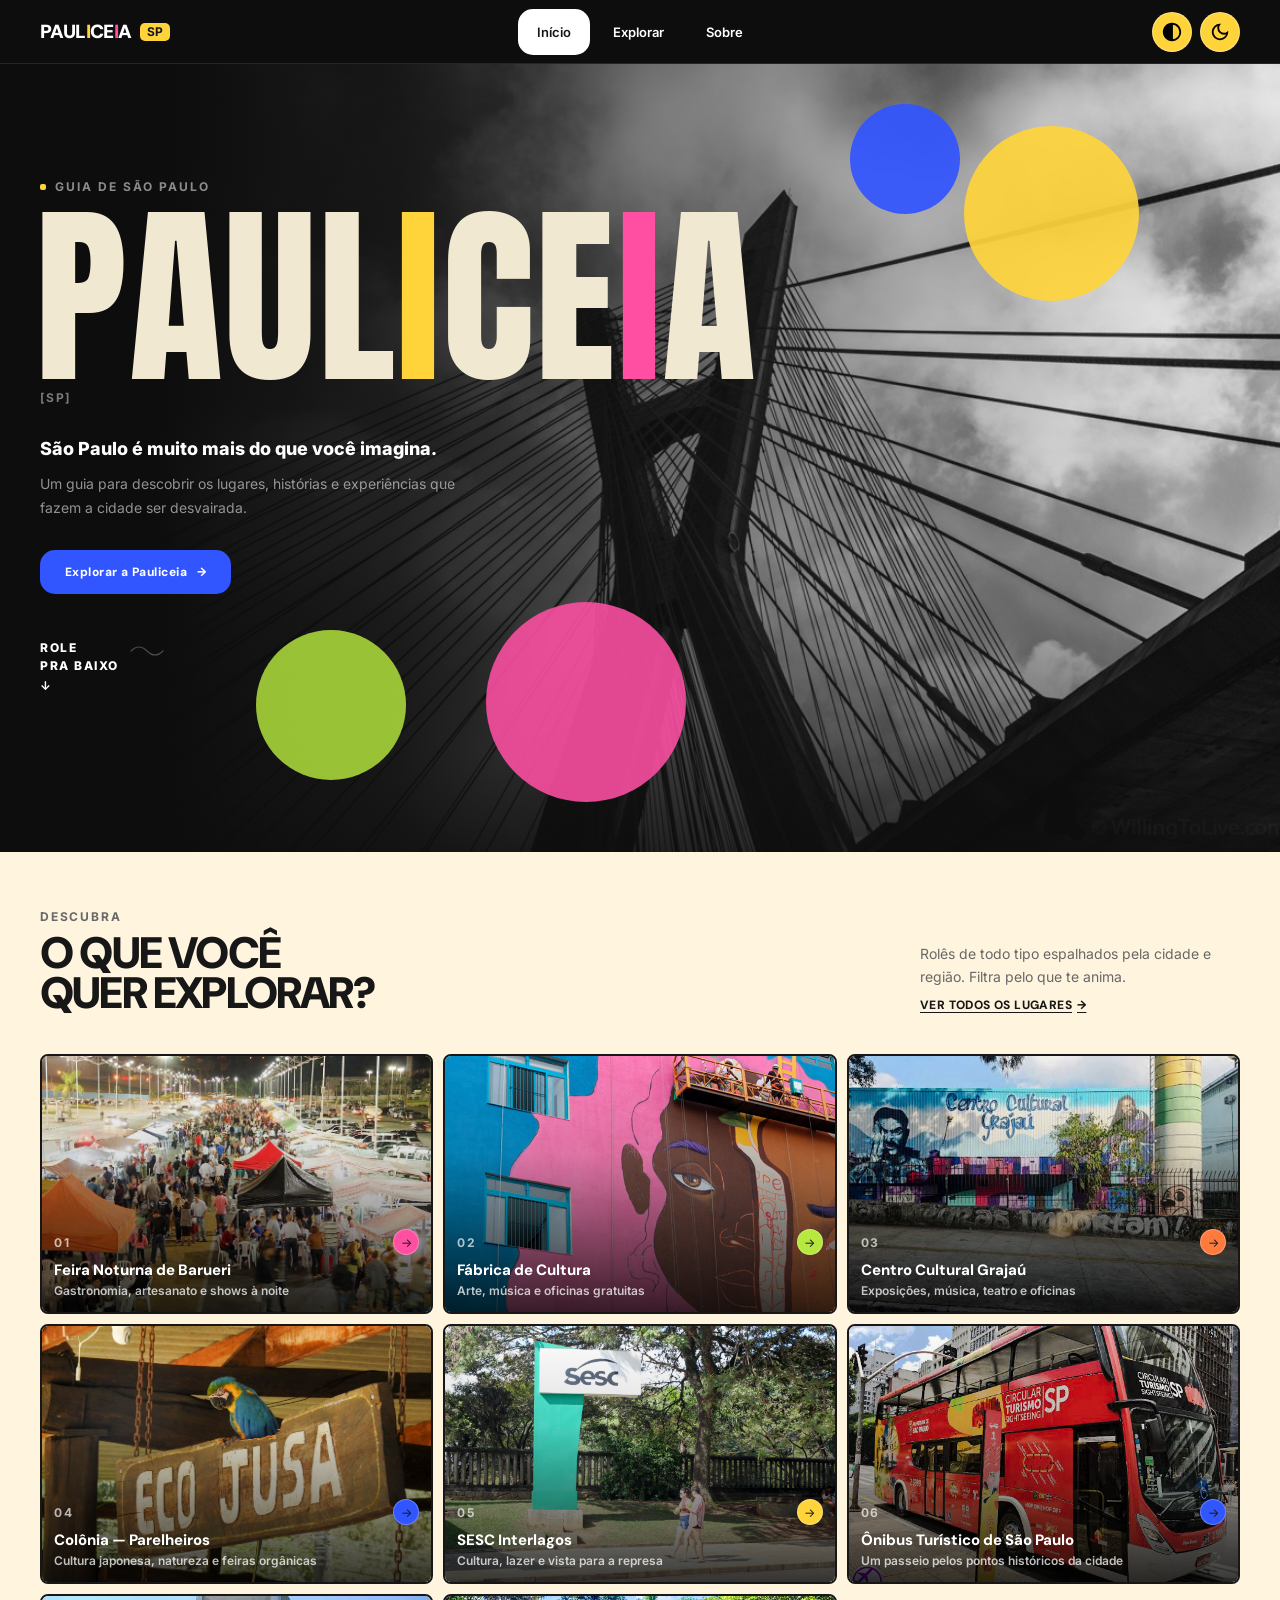
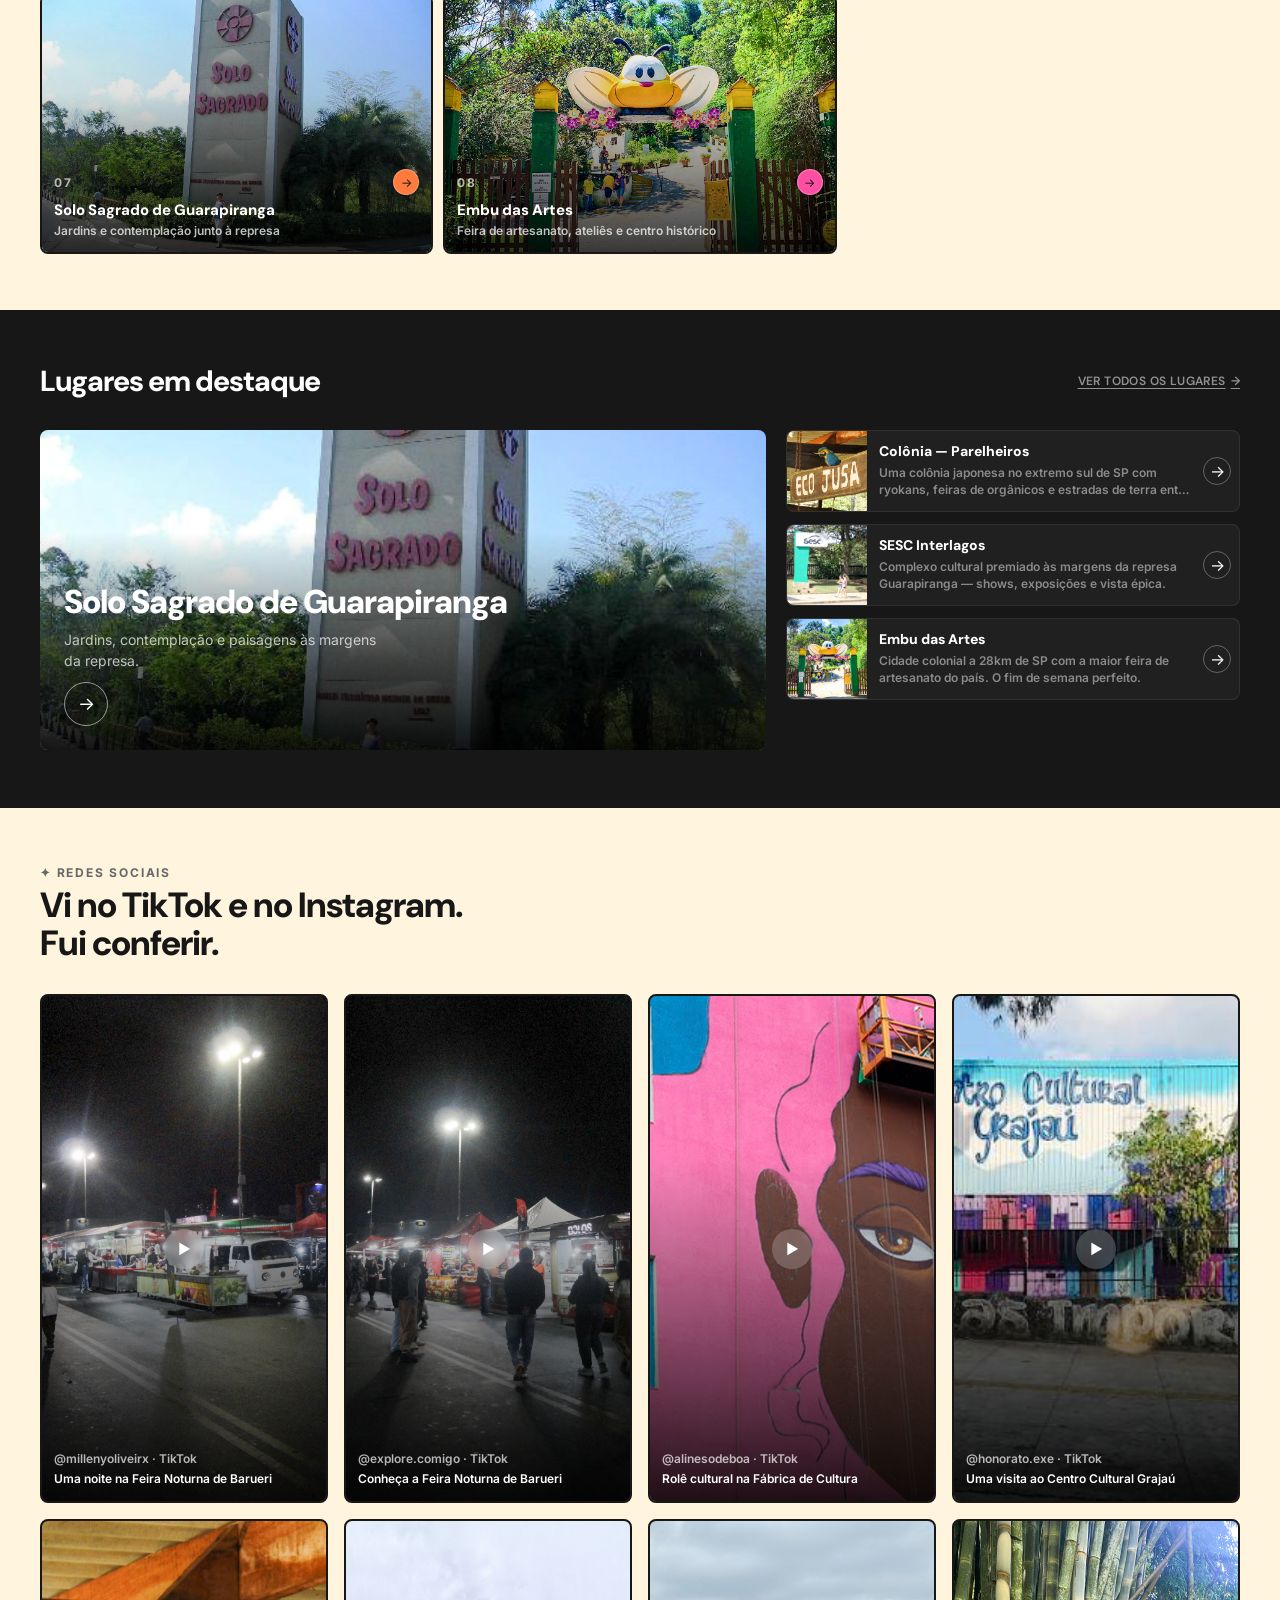
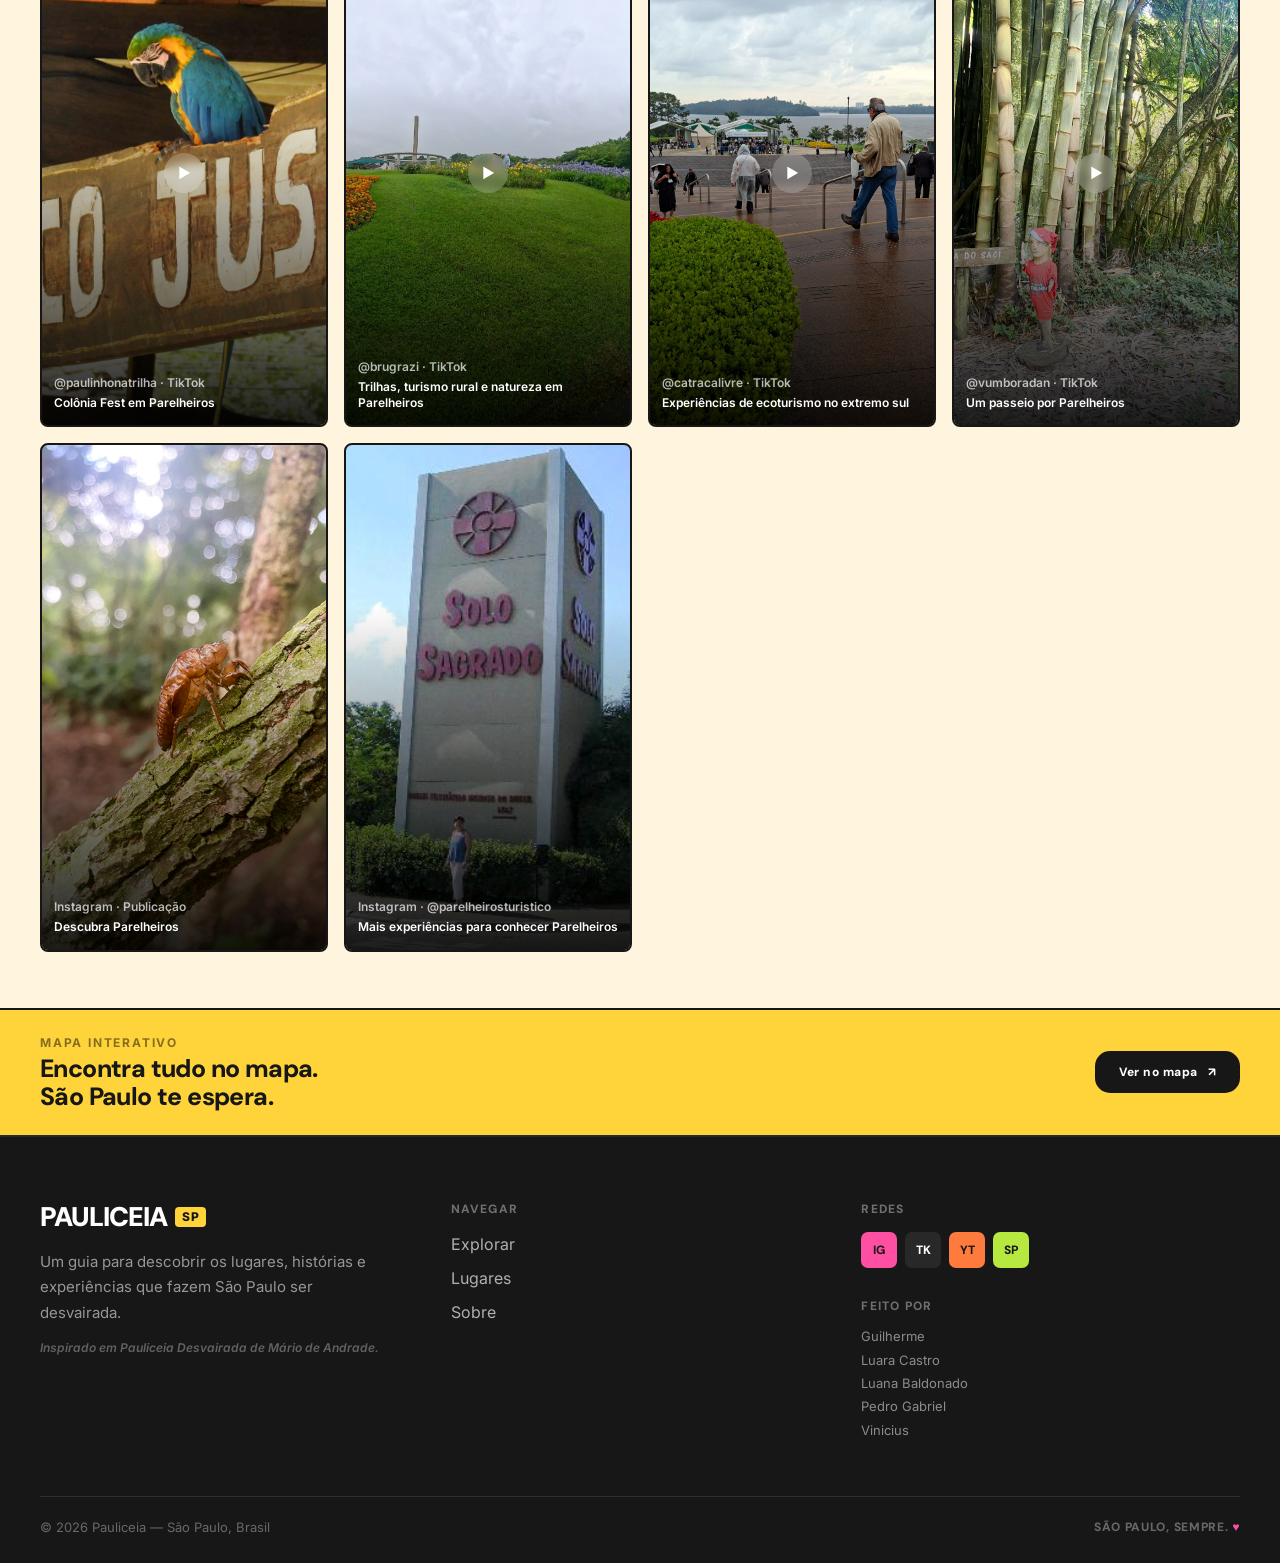
==== commit f9118f91: "adição das ultimas imagens" ====
--- a/index.html
+++ b/index.html
@@ -50,8 +50,6 @@
         <div class="hero-shape shape-pink" aria-hidden="true"></div>
         <div class="hero-shape shape-green" aria-hidden="true"></div>
         <div class="hero-shape shape-blue" aria-hidden="true"></div>
-        <img class="hero-mark" src="assets/hero-mark.svg" alt="" />
-
         <div class="hero-content page-width">
           <p class="eyebrow hero-eyebrow"><span></span> Guia de São Paulo</p>
           <h1 id="hero-title" aria-label="Pauliceia"><span>P</span><span>A</span><span>U</span><span>L</span><span class="yellow-letter">I</span><span>C</span><span>E</span><span class="pink-letter">I</span><span>A</span></h1>
@@ -91,7 +89,7 @@
               <span class="category-content"><span class="category-top"><span class="category-number">02</span><span class="category-arrow" aria-hidden="true">→</span></span><span class="category-name">Fábrica de Cultura</span><span class="category-description">Arte, música e oficinas gratuitas</span></span>
             </a>
             <a class="category-card" href="lugar.html?id=grajau">
-              <img src="assets/category-culture.png" alt="Arte e cultura em São Paulo" />
+              <img src="assets/Centro%20Cultural%20Graja%C3%BA/Centro%20cultural%20grajau/images.jpeg" alt="Fachada do Centro Cultural Grajaú" />
               <span class="category-content"><span class="category-top"><span class="category-number">03</span><span class="category-arrow" aria-hidden="true">→</span></span><span class="category-name">Centro Cultural Grajaú</span><span class="category-description">Exposições, música, teatro e oficinas</span></span>
             </a>
             <a class="category-card" href="lugar.html?id=colonia">
@@ -103,7 +101,7 @@
               <span class="category-content"><span class="category-top"><span class="category-number">05</span><span class="category-arrow" aria-hidden="true">→</span></span><span class="category-name">SESC Interlagos</span><span class="category-description">Cultura, lazer e vista para a represa</span></span>
             </a>
             <a class="category-card" href="lugar.html?id=onibus">
-              <img src="assets/category-history.png" alt="Centro histórico de São Paulo" />
+              <img src="assets/Onibus%20Turistico%20de%20S%C3%A3o%20Paulo/Onibus%20Turistico%20de%20S%C3%A3o%20Paulo/images.jpeg" alt="Ônibus turístico de São Paulo" />
               <span class="category-content"><span class="category-top"><span class="category-number">06</span><span class="category-arrow" aria-hidden="true">→</span></span><span class="category-name">Ônibus Turístico de São Paulo</span><span class="category-description">Um passeio pelos pontos históricos da cidade</span></span>
             </a>
             <a class="category-card" href="lugar.html?id=solo-sagrado">
@@ -113,10 +111,6 @@
             <a class="category-card" href="lugar.html?id=embu">
               <img src="assets/Embu%20das%20Artes/embudasartes.png" alt="Embu das Artes" />
               <span class="category-content"><span class="category-top"><span class="category-number">08</span><span class="category-arrow" aria-hidden="true">→</span></span><span class="category-name">Embu das Artes</span><span class="category-description">Feira de artesanato, ateliês e centro histórico</span></span>
-            </a>
-            <a class="category-card" href="lugar.html?id=ccsp">
-              <img src="assets/category-events.png" alt="Programação cultural em São Paulo" />
-              <span class="category-content"><span class="category-top"><span class="category-number">09</span><span class="category-arrow" aria-hidden="true">→</span></span><span class="category-name">Centro Cultural São Paulo</span><span class="category-description">Exposições, shows e programação cultural gratuita</span></span>
             </a>
           </div>
         </div>
@@ -175,7 +169,7 @@
               <span class="social-caption"><strong>@alinesodeboa · TikTok</strong><span>Rolê cultural na Fábrica de Cultura</span></span>
             </a>
             <a class="social-card" href="https://www.tiktok.com/@honorato.exe/video/7663979916475518226" target="_blank" rel="noopener noreferrer" aria-label="Ver vídeo de @honorato.exe sobre o Centro Cultural Grajaú no TikTok">
-              <img src="assets/explore-grajau.png" alt="Centro Cultural Grajaú" loading="lazy" />
+              <img src="assets/Centro%20Cultural%20Graja%C3%BA/Centro%20cultural%20grajau/images.jpeg" alt="Fachada do Centro Cultural Grajaú" loading="lazy" />
               <span class="play-button" aria-hidden="true">▶</span>
               <span class="social-caption"><strong>@honorato.exe · TikTok</strong><span>Uma visita ao Centro Cultural Grajaú</span></span>
             </a>
--- a/styles.css
+++ b/styles.css
@@ -44,7 +44,7 @@
 
 .hero { position: relative; min-height: 788px; overflow: hidden; isolation: isolate; background: var(--night); color: #fff; }
 .hero-photo, .hero-texture, .hero-scrim { position: absolute; z-index: -2; inset: 0; width: 100%; height: 100%; }
-.hero-photo { left: auto; width: 78%; object-fit: cover; object-position: center 48%; }
+.hero-photo { left: auto; width: 100%; object-fit: cover; object-position: center 48%; }
 .hero-texture { z-index: -1; background: url("assets/texture.png") left top / 180px auto repeat; opacity: .12; mix-blend-mode: screen; }
 .hero-scrim { z-index: -1; background: linear-gradient(90deg, #0d0d0d 12%, rgba(13,13,13,.88) 31%, rgba(13,13,13,.43) 56%, rgba(13,13,13,.04) 100%), linear-gradient(0deg, rgba(13,13,13,.8), transparent 38%); }
 .hero-content { position: relative; padding-top: 114px; padding-bottom: 68px; }
@@ -70,9 +70,8 @@
 .shape-green { bottom: 72px; left: 20%; width: 150px; aspect-ratio: 1; background: var(--green); opacity: .82; }
 .shape-blue { top: 40px; right: 25%; width: 110px; aspect-ratio: 1; background: var(--blue); }
 .shape-orange { top: 48%; right: 5%; width: 56px; aspect-ratio: 1; background: var(--orange); }
-.hero-spark, .hero-mark { position: absolute; z-index: 0; pointer-events: none; }
+.hero-spark { position: absolute; z-index: 0; pointer-events: none; }
 .hero-spark { top: 116px; right: calc(11% + 90px); }
-.hero-mark { top: 65%; left: 52%; }
 
 .paper-section { background: var(--paper); color: var(--paper-text); transition: background .25s, color .25s; }
 .section-pad { padding-block: 56px; }
@@ -215,7 +214,6 @@
   .shape-pink { bottom: 31px; left: 54%; width: 125px; }
   .shape-orange { top: 45%; right: 8%; width: 38px; }
   .hero-spark { top: 138px; right: 2%; width: 56px; height: 56px; }
-  .hero-mark { display: none; }
   .section-pad { padding-block: 42px; }
   .section-heading { align-items: flex-start; flex-direction: column; gap: 20px; }
   .display-heading { font-size: 36px; }
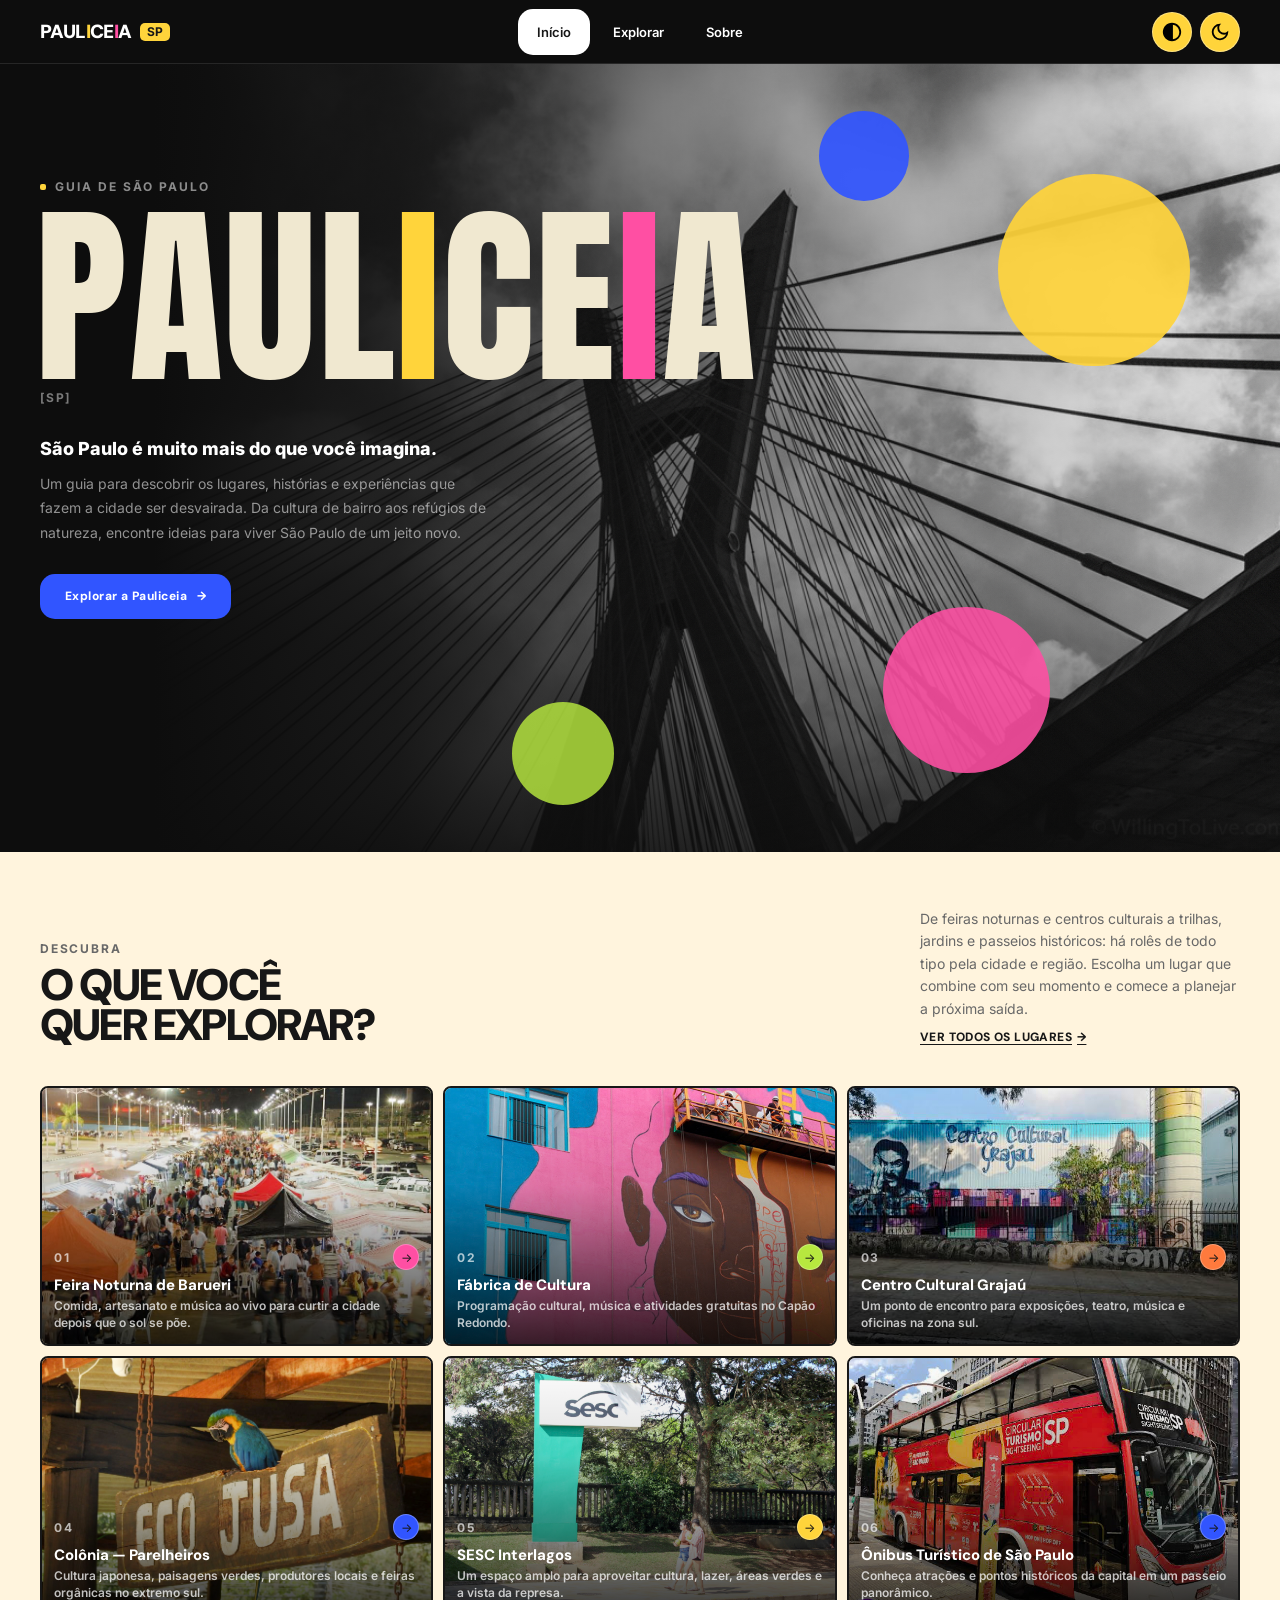
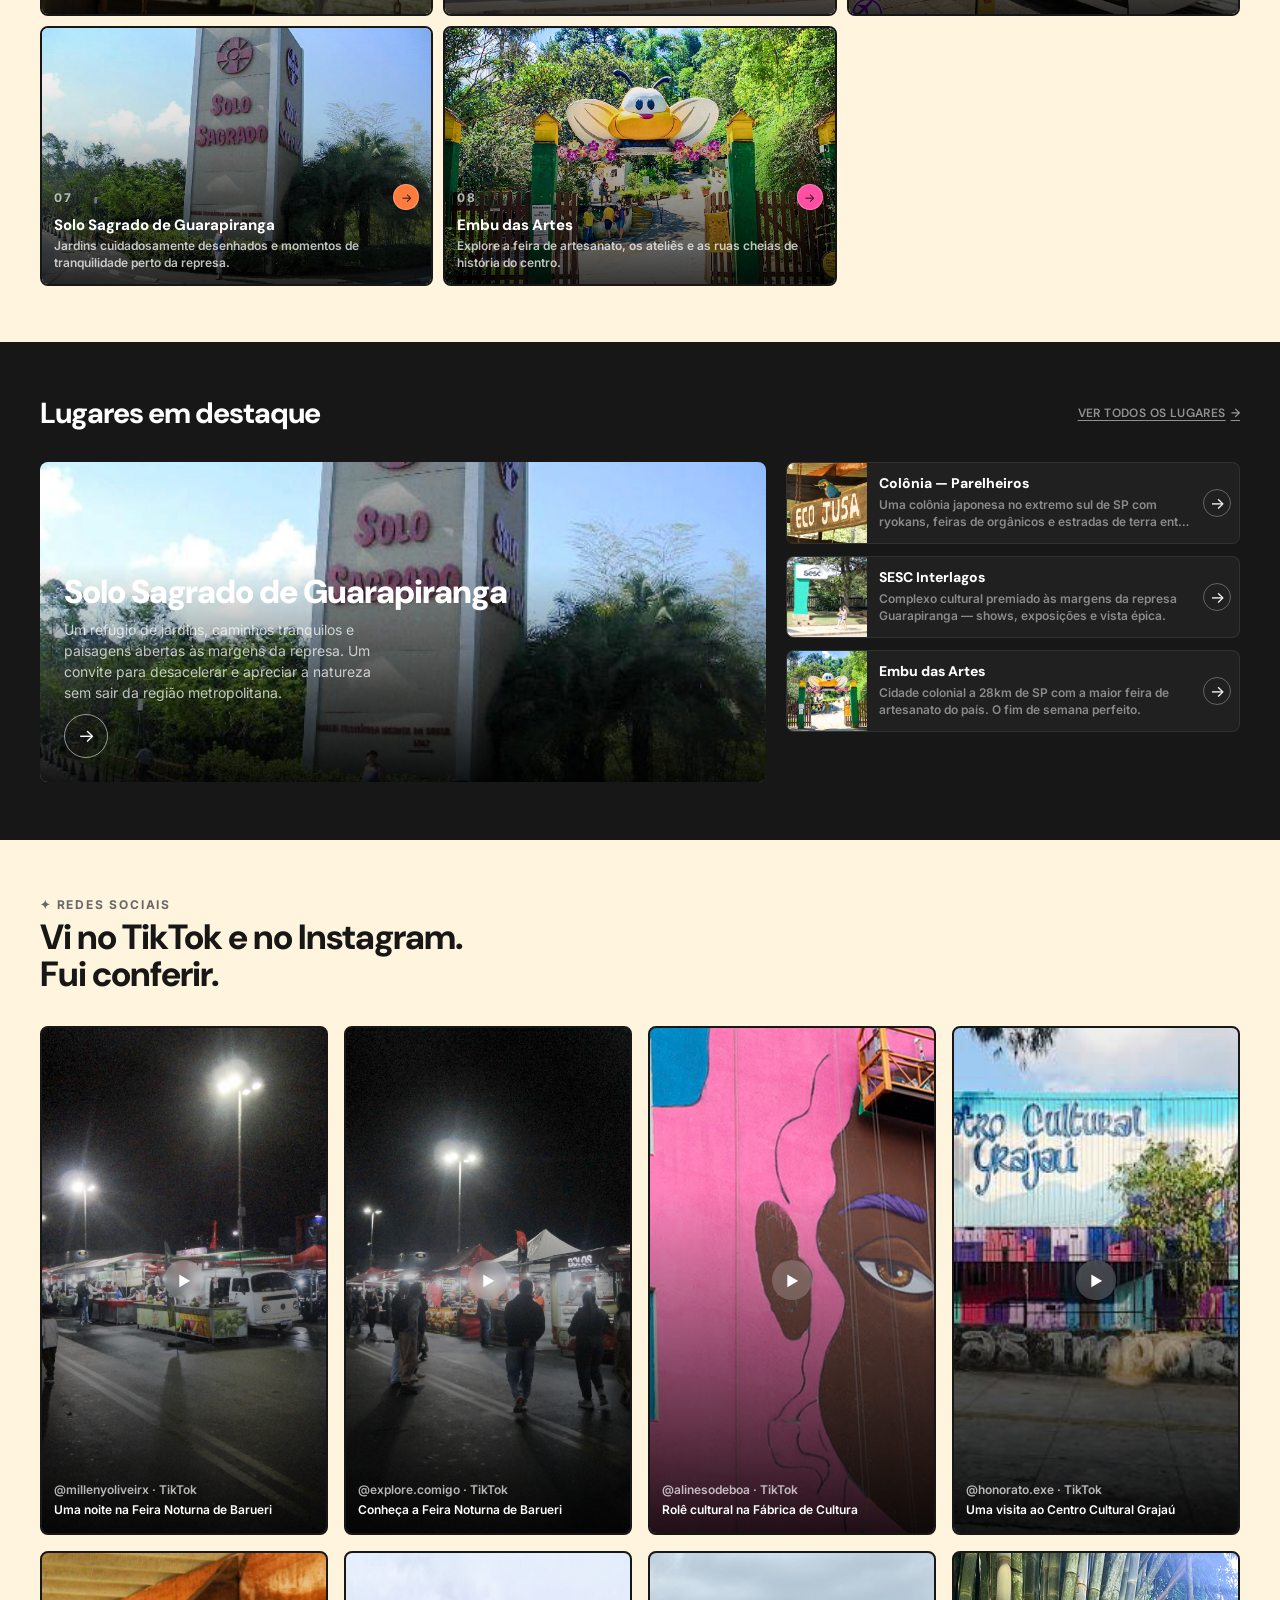
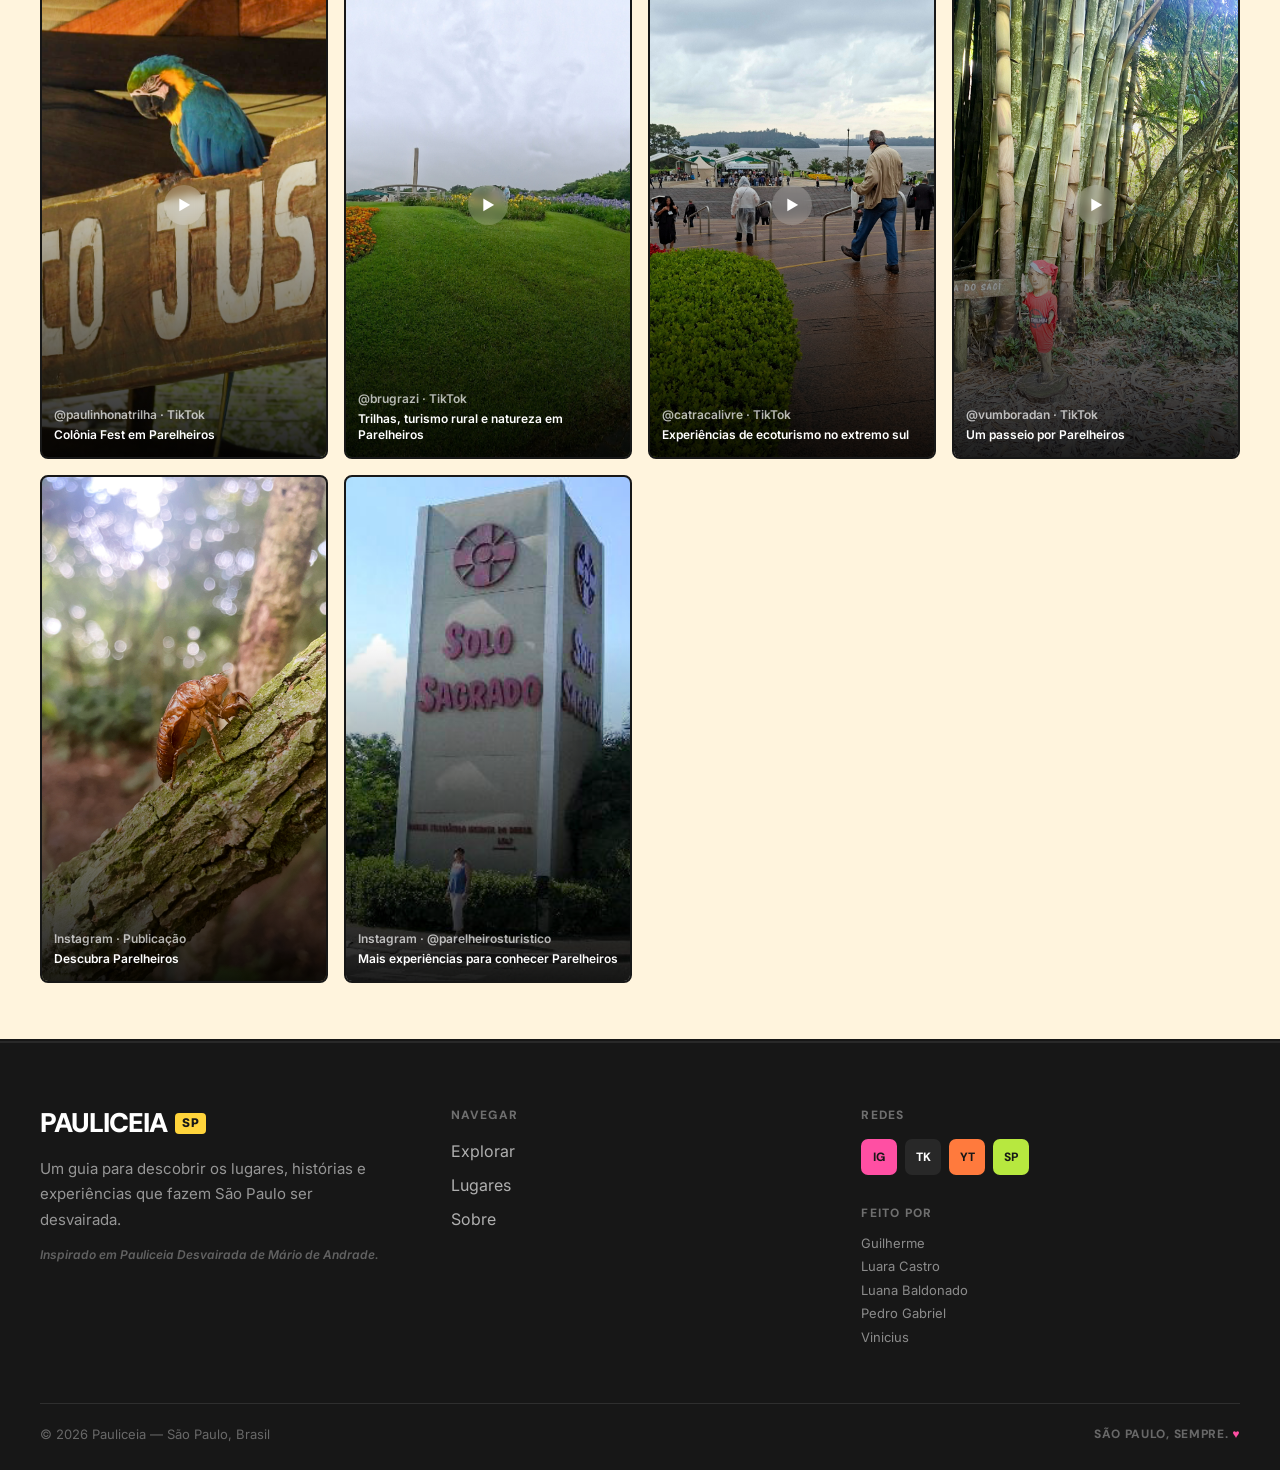
==== commit e6a79cfa: "site novo com tudo alterado" ====
--- a/index.html
+++ b/index.html
@@ -4,7 +4,7 @@
     <meta charset="UTF-8" />
     <meta name="viewport" content="width=device-width, initial-scale=1" />
     <meta name="theme-color" content="#0d0d0d" />
-    <meta name="description" content="Um guia para descobrir os lugares, histórias e experiências que fazem São Paulo ser desvairada." />
+    <meta name="description" content="Descubra feiras, centros culturais, natureza e passeios em São Paulo com o guia Pauliceia SP." />
     <title>Pauliceia SP — Guia de São Paulo</title>
     <link rel="preconnect" href="https://fonts.googleapis.com" />
     <link rel="preconnect" href="https://fonts.gstatic.com" crossorigin />
@@ -52,16 +52,12 @@
         <div class="hero-shape shape-blue" aria-hidden="true"></div>
         <div class="hero-content page-width">
           <p class="eyebrow hero-eyebrow"><span></span> Guia de São Paulo</p>
-          <h1 id="hero-title" aria-label="Pauliceia"><span>P</span><span>A</span><span>U</span><span>L</span><span class="yellow-letter">I</span><span>C</span><span>E</span><span class="pink-letter">I</span><span>A</span></h1>
+          <h1 id="hero-title" class="paul-letters" aria-label="Pauliceia"><span>P</span><span>A</span><span>U</span><span>L</span><span class="yellow-letter">I</span><span>C</span><span>E</span><span class="pink-letter">I</span><span>A</span></h1>
           <p class="hero-index">[SP]</p>
           <div class="hero-copy">
             <h2>São Paulo é muito mais do que você imagina.</h2>
-            <p>Um guia para descobrir os lugares, histórias e experiências que fazem a cidade ser desvairada.</p>
+            <p>Um guia para descobrir os lugares, histórias e experiências que fazem a cidade ser desvairada. Da cultura de bairro aos refúgios de natureza, encontre ideias para viver São Paulo de um jeito novo.</p>
             <a class="button button-blue" href="explorar.html">Explorar a Pauliceia <span aria-hidden="true">→</span></a>
-            <div class="scroll-note">
-              <span>Role<br />pra baixo<br /><b aria-hidden="true">↓</b></span>
-              <img src="assets/scroll-mark.svg" alt="" />
-            </div>
           </div>
         </div>
       </section>
@@ -74,7 +70,7 @@
               <h2 class="display-heading" id="explore-title">O que você<br />quer explorar?</h2>
             </div>
             <div class="heading-aside">
-              <p>Rolês de todo tipo espalhados pela cidade e região. Filtra pelo que te anima.</p>
+              <p>De feiras noturnas e centros culturais a trilhas, jardins e passeios históricos: há rolês de todo tipo pela cidade e região. Escolha um lugar que combine com seu momento e comece a planejar a próxima saída.</p>
               <a class="text-link" href="explorar.html">Ver todos os lugares <span aria-hidden="true">→</span></a>
             </div>
           </div>
@@ -82,35 +78,35 @@
           <div class="category-grid home-place-grid">
             <a class="category-card" href="lugar.html?id=barueri">
               <img src="assets/Feira%20Noturna%20-%20Barueri/feira-noturna-de-barueri.jpg" alt="Feira Noturna de Barueri" />
-              <span class="category-content"><span class="category-top"><span class="category-number">01</span><span class="category-arrow" aria-hidden="true">→</span></span><span class="category-name">Feira Noturna de Barueri</span><span class="category-description">Gastronomia, artesanato e shows à noite</span></span>
+              <span class="category-content"><span class="category-top"><span class="category-number">01</span><span class="category-arrow" aria-hidden="true">→</span></span><span class="category-name">Feira Noturna de Barueri</span><span class="category-description">Comida, artesanato e música ao vivo para curtir a cidade depois que o sol se põe.</span></span>
             </a>
             <a class="category-card" href="lugar.html?id=fabrica">
               <img src="assets/Fabrica%20de%20Cultura-%20Cap%C3%A3o%20Redondo/F%C3%A1brica-Cap%C3%A3o-site.jpg" alt="Fábrica de Cultura do Capão Redondo" />
-              <span class="category-content"><span class="category-top"><span class="category-number">02</span><span class="category-arrow" aria-hidden="true">→</span></span><span class="category-name">Fábrica de Cultura</span><span class="category-description">Arte, música e oficinas gratuitas</span></span>
+              <span class="category-content"><span class="category-top"><span class="category-number">02</span><span class="category-arrow" aria-hidden="true">→</span></span><span class="category-name">Fábrica de Cultura</span><span class="category-description">Programação cultural, música e atividades gratuitas no Capão Redondo.</span></span>
             </a>
             <a class="category-card" href="lugar.html?id=grajau">
               <img src="assets/Centro%20Cultural%20Graja%C3%BA/Centro%20cultural%20grajau/images.jpeg" alt="Fachada do Centro Cultural Grajaú" />
-              <span class="category-content"><span class="category-top"><span class="category-number">03</span><span class="category-arrow" aria-hidden="true">→</span></span><span class="category-name">Centro Cultural Grajaú</span><span class="category-description">Exposições, música, teatro e oficinas</span></span>
+              <span class="category-content"><span class="category-top"><span class="category-number">03</span><span class="category-arrow" aria-hidden="true">→</span></span><span class="category-name">Centro Cultural Grajaú</span><span class="category-description">Um ponto de encontro para exposições, teatro, música e oficinas na zona sul.</span></span>
             </a>
             <a class="category-card" href="lugar.html?id=colonia">
               <img src="assets/Colonia%20parelheiros/ecojusa.jpg" alt="Paisagem da Colônia, em Parelheiros" />
-              <span class="category-content"><span class="category-top"><span class="category-number">04</span><span class="category-arrow" aria-hidden="true">→</span></span><span class="category-name">Colônia — Parelheiros</span><span class="category-description">Cultura japonesa, natureza e feiras orgânicas</span></span>
+              <span class="category-content"><span class="category-top"><span class="category-number">04</span><span class="category-arrow" aria-hidden="true">→</span></span><span class="category-name">Colônia — Parelheiros</span><span class="category-description">Cultura japonesa, paisagens verdes, produtores locais e feiras orgânicas no extremo sul.</span></span>
             </a>
             <a class="category-card" href="lugar.html?id=sesc">
               <img src="assets/Sesc%20Interlagos/IMG_9684-scaled.jpg" alt="SESC Interlagos" />
-              <span class="category-content"><span class="category-top"><span class="category-number">05</span><span class="category-arrow" aria-hidden="true">→</span></span><span class="category-name">SESC Interlagos</span><span class="category-description">Cultura, lazer e vista para a represa</span></span>
+              <span class="category-content"><span class="category-top"><span class="category-number">05</span><span class="category-arrow" aria-hidden="true">→</span></span><span class="category-name">SESC Interlagos</span><span class="category-description">Um espaço amplo para aproveitar cultura, lazer, áreas verdes e a vista da represa.</span></span>
             </a>
             <a class="category-card" href="lugar.html?id=onibus">
               <img src="assets/Onibus%20Turistico%20de%20S%C3%A3o%20Paulo/Onibus%20Turistico%20de%20S%C3%A3o%20Paulo/images.jpeg" alt="Ônibus turístico de São Paulo" />
-              <span class="category-content"><span class="category-top"><span class="category-number">06</span><span class="category-arrow" aria-hidden="true">→</span></span><span class="category-name">Ônibus Turístico de São Paulo</span><span class="category-description">Um passeio pelos pontos históricos da cidade</span></span>
+              <span class="category-content"><span class="category-top"><span class="category-number">06</span><span class="category-arrow" aria-hidden="true">→</span></span><span class="category-name">Ônibus Turístico de São Paulo</span><span class="category-description">Conheça atrações e pontos históricos da capital em um passeio panorâmico.</span></span>
             </a>
             <a class="category-card" href="lugar.html?id=solo-sagrado">
               <img src="assets/Solo%20Sagrado%20-%20Guarapiranga/solo-sagrado-de-guarapiranga.jpg" alt="Solo Sagrado de Guarapiranga" />
-              <span class="category-content"><span class="category-top"><span class="category-number">07</span><span class="category-arrow" aria-hidden="true">→</span></span><span class="category-name">Solo Sagrado de Guarapiranga</span><span class="category-description">Jardins e contemplação junto à represa</span></span>
+              <span class="category-content"><span class="category-top"><span class="category-number">07</span><span class="category-arrow" aria-hidden="true">→</span></span><span class="category-name">Solo Sagrado de Guarapiranga</span><span class="category-description">Jardins cuidadosamente desenhados e momentos de tranquilidade perto da represa.</span></span>
             </a>
             <a class="category-card" href="lugar.html?id=embu">
               <img src="assets/Embu%20das%20Artes/embudasartes.png" alt="Embu das Artes" />
-              <span class="category-content"><span class="category-top"><span class="category-number">08</span><span class="category-arrow" aria-hidden="true">→</span></span><span class="category-name">Embu das Artes</span><span class="category-description">Feira de artesanato, ateliês e centro histórico</span></span>
+              <span class="category-content"><span class="category-top"><span class="category-number">08</span><span class="category-arrow" aria-hidden="true">→</span></span><span class="category-name">Embu das Artes</span><span class="category-description">Explore a feira de artesanato, os ateliês e as ruas cheias de história do centro.</span></span>
             </a>
           </div>
         </div>
@@ -125,20 +121,20 @@
           <div class="featured-grid">
             <a class="featured-main" href="lugar.html?id=solo-sagrado">
               <img src="assets/Solo%20Sagrado%20-%20Guarapiranga/solo-sagrado-de-guarapiranga.jpg" alt="Solo Sagrado de Guarapiranga" />
-              <span class="featured-main-copy"><strong>Solo Sagrado de Guarapiranga</strong><span>Jardins, contemplação e paisagens às margens da represa.</span><i aria-hidden="true">→</i></span>
+              <span class="featured-main-copy"><strong>Solo Sagrado de Guarapiranga</strong><span>Um refúgio de jardins, caminhos tranquilos e paisagens abertas às margens da represa. Um convite para desacelerar e apreciar a natureza sem sair da região metropolitana.</span><i aria-hidden="true">→</i></span>
             </a>
             <div class="featured-list">
-              <a class="place-row" href="https://maps.google.com/?q=Parelheiros+SP" target="_blank" rel="noreferrer">
+              <a class="place-row" href="https://www.google.com/maps/search/?api=1&amp;query=Col%C3%B4nia%2C+Parelheiros%2C+S%C3%A3o+Paulo%2C+SP" target="_blank" rel="noopener noreferrer">
                 <img src="assets/Colonia%20parelheiros/ecojusa.jpg" alt="Paisagem da Colônia, em Parelheiros" />
                 <span><strong>Colônia — Parelheiros</strong><span>Uma colônia japonesa no extremo sul de SP com ryokans, feiras de orgânicos e estradas de terra entre hortas.</span></span>
                 <i aria-hidden="true">→</i>
               </a>
-              <a class="place-row" href="https://maps.google.com/?q=SESC+Interlagos" target="_blank" rel="noreferrer">
+              <a class="place-row" href="https://www.google.com/maps/search/?api=1&amp;query=SESC+Interlagos%2C+S%C3%A3o+Paulo%2C+SP" target="_blank" rel="noopener noreferrer">
                 <img src="assets/Sesc%20Interlagos/IMG_9684-scaled.jpg" alt="SESC Interlagos" />
                 <span><strong>SESC Interlagos</strong><span>Complexo cultural premiado às margens da represa Guarapiranga — shows, exposições e vista épica.</span></span>
                 <i aria-hidden="true">→</i>
               </a>
-              <a class="place-row" href="https://maps.google.com/?q=Embu+das+Artes" target="_blank" rel="noreferrer">
+              <a class="place-row" href="https://www.google.com/maps/search/?api=1&amp;query=Embu+das+Artes%2C+SP" target="_blank" rel="noopener noreferrer">
                 <img src="assets/Embu%20das%20Artes/embudasartes.png" alt="Embu das Artes" />
                 <span><strong>Embu das Artes</strong><span>Cidade colonial a 28km de SP com a maior feira de artesanato do país. O fim de semana perfeito.</span></span>
                 <i aria-hidden="true">→</i>
@@ -204,16 +200,6 @@
           </div>
         </div>
       </section>
-
-      <section class="map-cta" id="mapa" aria-labelledby="map-title">
-        <div class="page-width map-inner">
-          <div>
-            <p class="eyebrow">Mapa interativo</p>
-            <h2 id="map-title">Encontra tudo no mapa.<br />São Paulo te espera.</h2>
-          </div>
-          <a class="button button-dark" href="https://maps.google.com/?q=São+Paulo+SP" target="_blank" rel="noreferrer">Ver no mapa <span aria-hidden="true">↗</span></a>
-        </div>
-      </section>
     </main>
 
     <footer class="site-footer" id="sobre">
--- a/styles.css
+++ b/styles.css
@@ -27,18 +27,18 @@
 
 .site-header { position: relative; z-index: 10; height: 64px; background: var(--night); border-bottom: 1px solid rgba(255,255,255,.1); color: #fff; }
 .header-inner { width: min(100% - 80px, var(--content)); height: 100%; margin: auto; display: flex; align-items: center; justify-content: space-between; }
-.brand { display: inline-flex; align-items: center; gap: 8px; font: 900 19px/1 "DM Sans", sans-serif; letter-spacing: -.6px; }
+.brand { display: inline-flex; align-items: center; gap: 8px; font: 900 1.1875rem/1 "DM Sans", sans-serif; letter-spacing: -.6px; }
 .brand-yellow { color: var(--yellow); }
 .brand-pink { color: var(--pink); }
-.brand-tag { padding: 3px 7px; border-radius: 5px; background: var(--yellow); color: var(--ink); font: 800 12px/1 Inter, sans-serif; letter-spacing: .4px; }
+.brand-tag { padding: 3px 7px; border-radius: 5px; background: var(--yellow); color: var(--ink); font: 800 0.75rem/1 Inter, sans-serif; letter-spacing: .4px; }
 .primary-nav, .header-actions { display: flex; align-items: center; gap: 4px; }
-.nav-link { padding: 8px 16px; border: 1px solid transparent; border-radius: 24px; color: #fff; font-size: 13px; font-weight: 600; transition: background .2s, color .2s; }
+.nav-link { padding: 8px 16px; border: 1px solid transparent; border-radius: 24px; color: #fff; font-size: 0.8125rem; font-weight: 600; transition: background .2s, color .2s; }
 .nav-link:hover, .nav-link.is-current { background: #fff; color: var(--ink); }
 .header-actions { gap: 8px; }
 .accessibility-toggle, .theme-toggle, .menu-toggle { border: 0; cursor: pointer; }
-.accessibility-toggle { display: inline-flex; align-items: center; gap: 6px; padding: 9px 13px; border: 2px solid var(--ink); border-radius: 30px; background: var(--yellow); color: var(--ink); font-size: 12px; font-weight: 800; letter-spacing: .2px; }
+.accessibility-toggle { display: inline-flex; align-items: center; gap: 6px; padding: 9px 13px; border: 2px solid var(--ink); border-radius: 30px; background: var(--yellow); color: var(--ink); font-size: 0.75rem; font-weight: 800; letter-spacing: .2px; }
 .accessibility-toggle img { width: 14px; height: 14px; object-fit: contain; }
-.theme-toggle { width: 42px; height: 42px; border: 1px solid rgba(255,255,255,.3); border-radius: 50%; background: transparent; color: var(--yellow); font-size: 20px; }
+.theme-toggle { width: 42px; height: 42px; border: 1px solid rgba(255,255,255,.3); border-radius: 50%; background: transparent; color: var(--yellow); font-size: 1.25rem; }
 .theme-toggle:hover { background: rgba(255,255,255,.1); }
 .menu-toggle { display: none; }
 
@@ -48,21 +48,21 @@
 .hero-texture { z-index: -1; background: url("assets/texture.png") left top / 180px auto repeat; opacity: .12; mix-blend-mode: screen; }
 .hero-scrim { z-index: -1; background: linear-gradient(90deg, #0d0d0d 12%, rgba(13,13,13,.88) 31%, rgba(13,13,13,.43) 56%, rgba(13,13,13,.04) 100%), linear-gradient(0deg, rgba(13,13,13,.8), transparent 38%); }
 .hero-content { position: relative; padding-top: 114px; padding-bottom: 68px; }
-.eyebrow { margin: 0; color: var(--muted); font-size: 12px; font-weight: 700; letter-spacing: 1.8px; line-height: 1.5; text-transform: uppercase; }
+.eyebrow { margin: 0; color: var(--muted); font-size: 0.75rem; font-weight: 700; letter-spacing: 1.8px; line-height: 1.5; text-transform: uppercase; }
 .hero-eyebrow { display: flex; align-items: center; gap: 9px; color: rgba(255,255,255,.52); letter-spacing: 2px; }
 .hero-eyebrow span { width: 6px; height: 6px; border-radius: 2px; background: var(--yellow); }
 .hero h1 { display: flex; align-items: baseline; gap: 0; width: max-content; margin: 12px 0 0 -5px; color: #f0e8d0; font: 400 194px/.92 Anton, Impact, sans-serif; letter-spacing: 1.5px; }
 .hero h1 .yellow-letter { color: var(--yellow); }
 .hero h1 .pink-letter { color: var(--pink); }
-.hero-index { margin: 4px 0 0; color: rgba(255,255,255,.45); font-size: 12px; font-weight: 700; letter-spacing: 1.4px; }
+.hero-index { margin: 4px 0 0; color: rgba(255,255,255,.45); font-size: 0.75rem; font-weight: 700; letter-spacing: 1.4px; }
 .hero-copy { max-width: 480px; margin-top: 32px; }
-.hero-copy h2 { margin: 0; color: #fff; font-size: 18px; font-weight: 800; line-height: 1.35; }
-.hero-copy > p { max-width: 455px; margin: 10px 0 0; color: rgba(255,255,255,.55); font-size: 14px; line-height: 1.75; }
-.button { display: inline-flex; align-items: center; justify-content: center; gap: 10px; border: 0; border-radius: 15px; font: 800 12px/1.2 "DM Sans", sans-serif; letter-spacing: .45px; transition: transform .2s, filter .2s; }
+.hero-copy h2 { margin: 0; color: #fff; font-size: 1.125rem; font-weight: 800; line-height: 1.35; }
+.hero-copy > p { max-width: 455px; margin: 10px 0 0; color: rgba(255,255,255,.55); font-size: 0.875rem; line-height: 1.75; }
+.button { display: inline-flex; align-items: center; justify-content: center; gap: 10px; border: 0; border-radius: 15px; font: 800 0.75rem/1.2 "DM Sans", sans-serif; letter-spacing: .45px; transition: transform .2s, filter .2s; }
 .button:hover { transform: translateY(-2px); filter: brightness(1.06); }
 .button-blue { margin-top: 29px; padding: 15px 25px; background: var(--blue); color: #fff; }
-.scroll-note { display: flex; align-items: flex-start; gap: 10px; margin-top: 45px; color: #fff; font-size: 12px; font-weight: 800; letter-spacing: 1.5px; line-height: 1.5; text-transform: uppercase; }
-.scroll-note b { display: inline-block; margin-top: 2px; font-size: 12px; }
+.scroll-note { display: flex; align-items: flex-start; gap: 10px; margin-top: 45px; color: #fff; font-size: 0.75rem; font-weight: 800; letter-spacing: 1.5px; line-height: 1.5; text-transform: uppercase; }
+.scroll-note b { display: inline-block; margin-top: 2px; font-size: 0.75rem; }
 .scroll-note img { width: 40px; height: 24px; object-fit: contain; }
 .hero-shape { position: absolute; z-index: -1; border-radius: 50%; opacity: .92; }
 .shape-yellow { top: 62px; right: 11%; width: 175px; aspect-ratio: 1; background: var(--yellow); }
@@ -78,8 +78,8 @@
 .section-heading { display: flex; align-items: flex-end; justify-content: space-between; gap: 32px; }
 .display-heading { margin: 7px 0 0; font: 900 44px/.92 "DM Sans", sans-serif; letter-spacing: -1.8px; text-transform: uppercase; }
 .heading-aside { width: 320px; }
-.heading-aside p { margin: 0; color: var(--muted); font-size: 14px; line-height: 1.6; }
-.text-link { display: inline-flex; gap: 5px; margin-top: 9px; color: var(--paper-text); font: 800 12px/1.4 "DM Sans", sans-serif; letter-spacing: .4px; text-decoration: underline; text-underline-offset: 3px; text-transform: uppercase; }
+.heading-aside p { margin: 0; color: var(--muted); font-size: 0.875rem; line-height: 1.6; }
+.text-link { display: inline-flex; gap: 5px; margin-top: 9px; color: var(--paper-text); font: 800 0.75rem/1.4 "DM Sans", sans-serif; letter-spacing: .4px; text-decoration: underline; text-underline-offset: 3px; text-transform: uppercase; }
 .category-grid { display: grid; grid-template-columns: repeat(4, minmax(0, 1fr)); grid-template-rows: repeat(2, 280px); gap: 10px; margin-top: 40px; }
 .category-card { position: relative; min-width: 0; overflow: hidden; border: 2px solid var(--ink); border-radius: 8px; color: #fff; isolation: isolate; }
 .category-card::after { position: absolute; z-index: -1; inset: 0; background: linear-gradient(0deg, rgba(0,0,0,.78), rgba(0,0,0,.12) 62%, transparent); content: ""; }
@@ -87,11 +87,11 @@
 .category-card:hover > img { transform: scale(1.045); }
 .category-content { position: absolute; right: 12px; bottom: 12px; left: 12px; display: flex; flex-direction: column; gap: 4px; }
 .category-top { display: flex; align-items: center; justify-content: space-between; margin-bottom: 2px; }
-.category-number { color: rgba(255,255,255,.68); font-size: 12px; font-weight: 700; letter-spacing: 1.5px; }
-.category-arrow { display: grid; width: 26px; aspect-ratio: 1; place-items: center; border: 1px solid rgba(255,255,255,.28); border-radius: 50%; background: var(--accent, var(--pink)); color: var(--ink); font-size: 12px; transition: transform .2s; }
+.category-number { color: rgba(255,255,255,.68); font-size: 0.75rem; font-weight: 700; letter-spacing: 1.5px; }
+.category-arrow { display: grid; width: 26px; aspect-ratio: 1; place-items: center; border: 1px solid rgba(255,255,255,.28); border-radius: 50%; background: var(--accent, var(--pink)); color: var(--ink); font-size: 0.75rem; transition: transform .2s; }
 .category-card:hover .category-arrow { transform: rotate(-45deg); }
-.category-name { font: 800 15px/1.2 "DM Sans", sans-serif; }
-.category-description { color: rgba(255,255,255,.74); font-size: 12px; line-height: 1.4; }
+.category-name { font: 800 0.9375rem/1.2 "DM Sans", sans-serif; }
+.category-description { color: rgba(255,255,255,.74); font-size: 0.75rem; line-height: 1.4; }
 .category-culture { grid-column: 1; grid-row: 1; --accent: var(--pink); }
 .category-nature { grid-column: 2; grid-row: 1; --accent: var(--green); }
 .category-food { grid-column: 3; grid-row: 1; --accent: var(--orange); }
@@ -103,8 +103,8 @@
 
 .dark-section, .site-footer { background: #171717; color: #fff; }
 .featured-heading { align-items: center; }
-.featured-heading h2 { margin: 0; font: 800 29px/1.1 "DM Sans", sans-serif; letter-spacing: -1px; }
-.text-link-muted { margin: 0; color: rgba(255,255,255,.53); font-size: 12px; }
+.featured-heading h2 { margin: 0; font: 800 1.8125rem/1.1 "DM Sans", sans-serif; letter-spacing: -1px; }
+.text-link-muted { margin: 0; color: rgba(255,255,255,.53); font-size: 0.75rem; }
 .featured-grid { display: grid; grid-template-columns: 1.6fr 1fr; gap: 20px; margin-top: 32px; }
 .featured-main { position: relative; min-height: 320px; overflow: hidden; border-radius: 8px; isolation: isolate; color: #fff; }
 .featured-main::after { position: absolute; z-index: -1; inset: 0; background: linear-gradient(0deg, rgba(0,0,0,.88), transparent 68%); content: ""; }
@@ -112,15 +112,15 @@
 .featured-main:hover > img { transform: scale(1.03); }
 .featured-main-copy { position: absolute; right: 24px; bottom: 24px; left: 24px; display: flex; flex-direction: column; gap: 8px; }
 .featured-main-copy strong { font: 900 33px/1.12 "DM Sans", sans-serif; letter-spacing: -1px; }
-.featured-main-copy > span { max-width: 320px; color: rgba(255,255,255,.72); font-size: 14px; line-height: 1.5; }
-.featured-main-copy i { display: grid; width: 44px; aspect-ratio: 1; margin-top: 3px; place-items: center; border: 1px solid rgba(255,255,255,.55); border-radius: 50%; font-size: 18px; font-style: normal; }
+.featured-main-copy > span { max-width: 320px; color: rgba(255,255,255,.72); font-size: 0.875rem; line-height: 1.5; }
+.featured-main-copy i { display: grid; width: 44px; aspect-ratio: 1; margin-top: 3px; place-items: center; border: 1px solid rgba(255,255,255,.55); border-radius: 50%; font-size: 1.125rem; font-style: normal; }
 .featured-list { display: flex; flex-direction: column; gap: 12px; }
 .place-row { display: grid; grid-template-columns: 80px minmax(0, 1fr) 36px; align-items: center; min-height: 82px; overflow: hidden; border: 1px solid rgba(255,255,255,.08); border-radius: 8px; background: rgba(255,255,255,.04); color: #fff; transition: background .2s; }
 .place-row:hover { background: rgba(255,255,255,.09); }
 .place-row > img { width: 80px; height: 80px; object-fit: cover; }
 .place-row > span { display: flex; min-width: 0; flex-direction: column; gap: 3px; padding: 8px 12px; }
-.place-row strong { font: 800 14px/1.25 "DM Sans", sans-serif; }
-.place-row > span > span { display: -webkit-box; overflow: hidden; color: rgba(255,255,255,.48); font-size: 12px; line-height: 1.45; -webkit-box-orient: vertical; -webkit-line-clamp: 2; }
+.place-row strong { font: 800 0.875rem/1.25 "DM Sans", sans-serif; }
+.place-row > span > span { display: -webkit-box; overflow: hidden; color: rgba(255,255,255,.48); font-size: 0.75rem; line-height: 1.45; -webkit-box-orient: vertical; -webkit-line-clamp: 2; }
 .place-row i { display: grid; width: 28px; height: 28px; margin-right: 10px; place-items: center; border: 1px solid rgba(255,255,255,.3); border-radius: 50%; font-style: normal; }
 
 .social-section { border-block: 2px solid var(--ink); }
@@ -131,39 +131,43 @@
 .social-card::after { position: absolute; z-index: -1; inset: 0; background: linear-gradient(0deg, rgba(0,0,0,.88) 0%, transparent 68%); content: ""; }
 .social-card > img { position: absolute; z-index: -2; inset: 0; width: 100%; height: 100%; object-fit: cover; transition: transform .45s; }
 .social-card:hover > img { transform: scale(1.04); }
-.play-button { position: absolute; top: 50%; left: 50%; display: grid; width: 40px; aspect-ratio: 1; transform: translate(-50%, -50%); place-items: center; border-radius: 50%; background: rgba(255,255,255,.2); backdrop-filter: blur(4px); font-size: 14px; }
+.play-button { position: absolute; top: 50%; left: 50%; display: grid; width: 40px; aspect-ratio: 1; transform: translate(-50%, -50%); place-items: center; border-radius: 50%; background: rgba(255,255,255,.2); backdrop-filter: blur(4px); font-size: 0.875rem; }
 .social-caption { position: absolute; right: 12px; bottom: 14px; left: 12px; display: flex; flex-direction: column; gap: 5px; }
-.social-caption strong { color: rgba(255,255,255,.7); font-size: 12px; }
-.social-caption > span { font-size: 12px; line-height: 1.35; }
-.social-caption small { color: rgba(255,255,255,.55); font-size: 12px; }
-
-.map-cta { background: var(--yellow); color: var(--ink); }
-.map-inner { display: flex; min-height: 122px; align-items: center; justify-content: space-between; gap: 24px; padding-block: 24px; }
+.social-caption strong { color: rgba(255,255,255,.7); font-size: 0.75rem; }
+.social-caption > span { font-size: 0.75rem; line-height: 1.35; }
+.social-caption small { color: rgba(255,255,255,.55); font-size: 0.75rem; }
+
+.map-cta { padding-bottom: 32px; background: var(--yellow); color: var(--ink); }
+.map-inner { display: flex; min-height: 122px; align-items: center; justify-content: space-between; gap: 24px; padding-block: 28px 20px; }
 .map-cta .eyebrow { color: rgba(0,0,0,.48); }
-.map-cta h2 { margin: 3px 0 0; font: 800 25px/1.12 "DM Sans", sans-serif; letter-spacing: -.6px; }
+.map-cta h2 { margin: 3px 0 0; font: 800 1.5625rem/1.12 "DM Sans", sans-serif; letter-spacing: -.6px; }
+.map-cta .map-inner > div { max-width: 720px; }
+.map-cta .map-inner > div > p:last-child { max-width: 680px; margin: 8px 0 0; color: rgba(0,0,0,.66); font-size: 0.8125rem; line-height: 1.55; }
+.map-frame { height: 420px; overflow: hidden; border: 2px solid var(--ink); border-radius: 10px; background: #e7e5df; }
+.map-frame iframe { width: 100%; height: 100%; border: 0; }
 .button-dark { padding: 14px 24px; background: var(--ink); color: #fff; white-space: nowrap; }
 
 .site-footer { border-top: 2px solid rgba(255,255,255,.08); }
 .footer-inner { padding-block: 64px 28px; }
 .footer-grid { display: grid; grid-template-columns: repeat(3, minmax(0, 1fr)); align-items: start; gap: 32px; }
-.footer-brand { display: inline-flex; align-items: center; gap: 8px; font: 900 27px/1.2 "DM Sans", sans-serif; letter-spacing: -1px; }
-.footer-brand span { padding: 3px 7px; border-radius: 4px; background: var(--yellow); color: var(--ink); font: 800 12px/1.2 Inter, sans-serif; letter-spacing: .5px; }
-.footer-about > p { max-width: 340px; margin: 16px 0 0; color: rgba(255,255,255,.55); font-size: 15px; line-height: 1.7; }
-.footer-about em { display: block; margin-top: 15px; color: rgba(255,255,255,.32); font-size: 12px; }
+.footer-brand { display: inline-flex; align-items: center; gap: 8px; font: 900 1.6875rem/1.2 "DM Sans", sans-serif; letter-spacing: -1px; }
+.footer-brand span { padding: 3px 7px; border-radius: 4px; background: var(--yellow); color: var(--ink); font: 800 0.75rem/1.2 Inter, sans-serif; letter-spacing: .5px; }
+.footer-about > p { max-width: 340px; margin: 16px 0 0; color: rgba(255,255,255,.55); font-size: 0.9375rem; line-height: 1.7; }
+.footer-about em { display: block; margin-top: 15px; color: rgba(255,255,255,.32); font-size: 0.75rem; }
 .footer-column { display: flex; flex-direction: column; align-items: flex-start; gap: 10px; }
-.footer-column h2 { margin: 0 0 5px; color: rgba(255,255,255,.38); font: 800 12px/1.4 "DM Sans", sans-serif; letter-spacing: 1.2px; text-transform: uppercase; }
-.footer-column > a { color: rgba(255,255,255,.66); font-size: 16px; line-height: 1.5; }
+.footer-column h2 { margin: 0 0 5px; color: rgba(255,255,255,.38); font: 800 0.75rem/1.4 "DM Sans", sans-serif; letter-spacing: 1.2px; text-transform: uppercase; }
+.footer-column > a { color: rgba(255,255,255,.66); font-size: 1rem; line-height: 1.5; }
 .footer-column > a:hover { color: var(--yellow); }
 .social-links { display: flex; gap: 8px; margin-bottom: 20px; }
-.social-links a { display: grid; width: 36px; aspect-ratio: 1; place-items: center; border-radius: 7px; background: var(--social-color); color: var(--ink); font: 800 12px "DM Sans", sans-serif; }
+.social-links a { display: grid; width: 36px; aspect-ratio: 1; place-items: center; border-radius: 7px; background: var(--social-color); color: var(--ink); font: 800 0.75rem "DM Sans", sans-serif; }
 .social-links a:nth-child(1) { --social-color: var(--pink); }
 .social-links a:nth-child(2) { --social-color: #282828; color: white; }
 .social-links a:nth-child(3) { --social-color: var(--orange); }
 .social-links a:nth-child(4) { --social-color: var(--green); }
 .footer-column .credits-heading { margin: 0; }
-.footer-column > p { margin: 0; color: rgba(255,255,255,.5); font-size: 13px; line-height: 1.8; }
-.footer-bottom { display: flex; align-items: center; justify-content: space-between; gap: 16px; margin-top: 54px; padding-top: 22px; border-top: 1px solid rgba(255,255,255,.1); color: rgba(255,255,255,.35); font-size: 13px; }
-.footer-bottom strong { color: rgba(255,255,255,.35); font: 800 12px "DM Sans", sans-serif; letter-spacing: .7px; text-transform: uppercase; }
+.footer-column > p { margin: 0; color: rgba(255,255,255,.5); font-size: 0.8125rem; line-height: 1.8; }
+.footer-bottom { display: flex; align-items: center; justify-content: space-between; gap: 16px; margin-top: 54px; padding-top: 22px; border-top: 1px solid rgba(255,255,255,.1); color: rgba(255,255,255,.35); font-size: 0.8125rem; }
+.footer-bottom strong { color: rgba(255,255,255,.35); font: 800 0.75rem "DM Sans", sans-serif; letter-spacing: .7px; text-transform: uppercase; }
 .footer-bottom strong b { color: var(--pink); }
 
 html.high-contrast {
@@ -206,7 +210,7 @@
   .hero-content { padding-top: 118px; }
   .hero h1 { flex-wrap: nowrap; margin-top: 20px; font-size: clamp(56px, 15vw, 110px); letter-spacing: 0; }
   .hero-copy { max-width: 430px; margin-top: 36px; }
-  .hero-copy h2 { font-size: 17px; }
+  .hero-copy h2 { font-size: 1.0625rem; }
   .hero-copy > p { max-width: 390px; }
   .shape-yellow { top: 105px; right: -48px; width: 145px; opacity: .75; }
   .shape-blue { top: 77px; right: 25%; width: 62px; }
@@ -222,21 +226,23 @@
   .category-card { grid-column: auto; grid-row: auto; height: auto; min-height: 200px; }
   .category-culture, .category-daytrip, .category-hidden, .category-events { grid-column: span 2; }
   .category-culture, .category-events, .category-daytrip, .category-hidden { min-height: 210px; }
-  .category-name { font-size: 14px; }
-  .category-description { font-size: 12px; }
+  .category-name { font-size: 0.875rem; }
+  .category-description { font-size: 0.75rem; }
   .featured-heading { align-items: flex-start; flex-direction: row; gap: 12px; }
-  .featured-heading h2 { font-size: 24px; }
-  .text-link-muted { max-width: 130px; font-size: 12px; text-align: right; }
+  .featured-heading h2 { font-size: 1.5rem; }
+  .text-link-muted { max-width: 130px; font-size: 0.75rem; text-align: right; }
   .featured-grid { grid-template-columns: 1fr; gap: 14px; margin-top: 24px; }
   .featured-main { min-height: 290px; }
-  .featured-main-copy strong { font-size: 26px; }
+  .featured-main-copy strong { font-size: 1.625rem; }
   .place-row { grid-template-columns: 68px minmax(0, 1fr) 30px; }
-  .social-title { font-size: 32px; }
+  .social-title { font-size: 2rem; }
   .social-grid { grid-template-columns: repeat(2, minmax(0, 1fr)); gap: 10px; margin-top: 24px; }
   .social-card { aspect-ratio: 3 / 4; }
-  .social-caption > span { font-size: 12px; }
+  .social-caption > span { font-size: 0.75rem; }
   .map-inner { min-height: 140px; align-items: flex-start; flex-direction: column; justify-content: center; gap: 15px; }
-  .map-cta h2 { font-size: 22px; }
+  .map-cta h2 { font-size: 1.375rem; }
+  .map-frame { height: 340px; }
+  .map-cta { padding-bottom: 24px; }
   .button-dark { padding: 12px 20px; }
   .footer-inner { padding-block: 42px 24px; }
   .footer-grid { grid-template-columns: repeat(2, minmax(0, 1fr)); gap: 34px 22px; }
@@ -247,7 +253,7 @@
 
 @media (max-width: 420px) {
   .page-width, .header-inner { width: min(100% - 32px, var(--content)); }
-  .brand { font-size: 17px; }
+  .brand { font-size: 1.0625rem; }
   .hero { min-height: 650px; }
   .hero h1 { font-size: 14vw; }
   .hero-content { padding-top: 106px; }
@@ -255,14 +261,14 @@
   .category-grid { gap: 6px; }
   .category-card { height: 175px; min-height: 0; }
   .category-content { right: 8px; bottom: 9px; left: 8px; }
-  .category-name { font-size: 12px; }
-  .category-description { font-size: 12px; }
-  .featured-heading h2 { font-size: 21px; }
+  .category-name { font-size: 0.75rem; }
+  .category-description { font-size: 0.75rem; }
+  .featured-heading h2 { font-size: 1.3125rem; }
   .featured-main { min-height: 250px; }
   .featured-main-copy { right: 16px; bottom: 16px; left: 16px; }
-  .featured-main-copy strong { font-size: 22px; }
-  .place-row strong { font-size: 12px; }
-  .place-row > span > span { font-size: 12px; }
+  .featured-main-copy strong { font-size: 1.375rem; }
+  .place-row strong { font-size: 0.75rem; }
+  .place-row > span > span { font-size: 0.75rem; }
   .footer-grid { gap: 28px 14px; }
 }
 
@@ -323,49 +329,49 @@
 .about-hero .eyebrow { color: rgba(255,255,255,.48); }
 .about-hero h1 { margin: 14px 0 8px; font: 900 clamp(42px, 5vw, 68px)/.98 "DM Sans", sans-serif; letter-spacing: -3px; text-transform: uppercase; }
 .about-hero h1 span { color: var(--yellow); }
-.about-hero-inner > p:last-child { max-width: 500px; margin: 0; color: rgba(255,255,255,.58); font-size: 13px; line-height: 1.55; }
+.about-hero-inner > p:last-child { max-width: 500px; margin: 0; color: rgba(255,255,255,.58); font-size: 0.8125rem; line-height: 1.55; }
 .concept-section { border-bottom: 1px solid var(--ink); }
 .concept-grid { display: grid; grid-template-columns: minmax(0, 1fr) minmax(280px, .7fr); align-items: center; gap: 48px; padding-block: 48px; }
-.concept-copy h2 { margin: 8px 0 10px; font: 800 29px/1.1 "DM Sans", sans-serif; letter-spacing: -1px; }
-.concept-copy > p:not(.eyebrow) { max-width: 650px; margin: 0 0 9px; color: var(--muted); font-size: 12px; line-height: 1.65; }
+.concept-copy h2 { margin: 8px 0 10px; font: 800 1.8125rem/1.1 "DM Sans", sans-serif; letter-spacing: -1px; }
+.concept-copy > p:not(.eyebrow) { max-width: 650px; margin: 0 0 9px; color: var(--muted); font-size: 0.75rem; line-height: 1.65; }
 .concept-image { width: 100%; aspect-ratio: 1.58; border: 2px solid var(--ink); border-radius: 14px; object-fit: cover; }
 .about-quote { border-block: 1px solid var(--ink); background: var(--yellow); color: var(--ink); }
 .about-quote .page-width { padding-block: 40px; }
-.about-quote blockquote { max-width: 820px; margin: 0; font: 800 clamp(25px, 3.2vw, 40px)/1.2 "DM Sans", sans-serif; letter-spacing: -1.25px; }
-.about-quote p { margin: 14px 0 0; color: rgba(23,23,23,.68); font-size: 12px; }
+.about-quote blockquote { max-width: 820px; margin: 0; font: 800 clamp(1.5625rem, 3.2vw, 40px)/1.2 "DM Sans", sans-serif; letter-spacing: -1.25px; }
+.about-quote p { margin: 14px 0 0; color: rgba(23,23,23,.68); font-size: 0.75rem; }
 .about-method { border-bottom: 1px solid rgba(23,23,23,.2); }
 .about-method .page-width { padding-block: 38px 44px; }
-.about-method h2 { margin: 5px 0 24px; font: 800 24px/1.2 "DM Sans", sans-serif; letter-spacing: -.8px; }
+.about-method h2 { margin: 5px 0 24px; font: 800 1.5rem/1.2 "DM Sans", sans-serif; letter-spacing: -.8px; }
 .method-grid { display: grid; grid-template-columns: repeat(3, minmax(0, 1fr)); gap: 12px; }
 .method-card { min-height: 112px; padding: 13px 15px; border: 1px solid var(--ink); border-radius: 12px; background: var(--paper); box-shadow: 0 3px 0 var(--ink); }
-.method-icon { display: grid; width: 24px; height: 24px; place-items: center; border-radius: 6px; color: var(--ink); font-size: 14px; font-weight: 900; }
+.method-icon { display: grid; width: 24px; height: 24px; place-items: center; border-radius: 6px; color: var(--ink); font-size: 0.875rem; font-weight: 900; }
 .icon-blue { background: var(--blue); color: #fff; }
 .icon-pink { background: var(--pink); }
 .icon-yellow { background: var(--yellow); }
 .icon-orange { background: var(--orange); }
 .icon-green { background: var(--green); }
 .icon-purple { background: #9b6bff; color: #fff; }
-.method-card h3 { margin: 8px 0 4px; font: 800 13px/1.2 "DM Sans", sans-serif; }
-.method-card p { margin: 0; color: var(--muted); font-size: 12px; line-height: 1.45; }
+.method-card h3 { margin: 8px 0 4px; font: 800 0.8125rem/1.2 "DM Sans", sans-serif; }
+.method-card p { margin: 0; color: var(--muted); font-size: 0.75rem; line-height: 1.45; }
 .team-section .section-pad { padding-block: 38px 42px; }
-.team-section h2 { margin: 5px 0 20px; font: 800 29px/1.15 "DM Sans", sans-serif; letter-spacing: -1px; }
+.team-section h2 { margin: 5px 0 20px; font: 800 1.8125rem/1.15 "DM Sans", sans-serif; letter-spacing: -1px; }
 .team-grid { display: grid; grid-template-columns: repeat(5, minmax(0, 1fr)); gap: 14px; }
 .team-card { min-width: 0; }
 .team-card img { width: 100%; height: 250px; border: 1px solid rgba(255,255,255,.18); border-radius: 10px; object-fit: cover; }
-.team-card h3 { margin: 9px 0 2px; font: 800 13px/1.2 "DM Sans", sans-serif; }
-.team-card p { margin: 2px 0 0; color: rgba(255,255,255,.44); font-size: 12px; }
-.team-card .team-role { font: 800 12px/1.3 "DM Sans", sans-serif; }
+.team-card h3 { margin: 9px 0 2px; font: 800 0.8125rem/1.2 "DM Sans", sans-serif; }
+.team-card p { margin: 2px 0 0; color: rgba(255,255,255,.44); font-size: 0.75rem; }
+.team-card .team-role { font: 800 0.75rem/1.3 "DM Sans", sans-serif; }
 .role-blue { color: #7492ff !important; }
 .role-pink { color: var(--pink) !important; }
 .role-orange { color: var(--orange) !important; }
 .role-green { color: var(--green) !important; }
 .about-cta { background: var(--blue); color: #fff; }
 .about-cta-inner { display: flex; min-height: 112px; align-items: center; justify-content: space-between; gap: 28px; padding-block: 18px; }
-.about-cta h2 { margin: 0; font: 800 25px/1.15 "DM Sans", sans-serif; letter-spacing: -.7px; }
-.about-cta p { margin: 5px 0 0; color: rgba(255,255,255,.66); font-size: 12px; }
+.about-cta h2 { margin: 0; font: 800 1.5625rem/1.15 "DM Sans", sans-serif; letter-spacing: -.7px; }
+.about-cta p { margin: 5px 0 0; color: rgba(255,255,255,.66); font-size: 0.75rem; }
 .about-cta-inner > div:last-child { display: flex; align-items: center; gap: 10px; }
 .button-light,
-.button-outline-light { min-height: 36px; padding: 0 18px; border: 1px solid rgba(255,255,255,.55); border-radius: 24px; color: #fff; font: 800 12px/1 "DM Sans", sans-serif; letter-spacing: .3px; text-transform: uppercase; }
+.button-outline-light { min-height: 36px; padding: 0 18px; border: 1px solid rgba(255,255,255,.55); border-radius: 24px; color: #fff; font: 800 0.75rem/1 "DM Sans", sans-serif; letter-spacing: .3px; text-transform: uppercase; }
 .button-light { background: #fff; color: var(--blue); }
 .button-outline-light { display: inline-flex; align-items: center; justify-content: center; }
 
@@ -376,15 +382,15 @@
 .explore-title span:nth-child(2) { color: var(--yellow); }
 .explore-tools { display: flex; width: min(100%, 360px); flex-direction: column; gap: 10px; padding-bottom: 2px; }
 .search-field { display: flex; height: 40px; align-items: center; gap: 8px; padding-inline: 14px; border: 1px solid rgba(255,255,255,.24); border-radius: 22px; background: #202020; color: rgba(255,255,255,.56); }
-.search-field > span:not(.visually-hidden) { font-size: 20px; line-height: 1; }
-.search-field input { width: 100%; border: 0; outline: 0; background: transparent; color: #fff; font: 400 12px Inter, sans-serif; }
+.search-field > span:not(.visually-hidden) { font-size: 1.25rem; line-height: 1; }
+.search-field input { width: 100%; border: 0; outline: 0; background: transparent; color: #fff; font: 400 0.75rem Inter, sans-serif; }
 .search-field input::placeholder { color: rgba(255,255,255,.46); }
 .search-field:focus-within { border-color: var(--yellow); box-shadow: 0 0 0 2px rgba(255,212,59,.18); }
-.random-button { min-height: 38px; border: 0; border-radius: 22px; background: var(--yellow); color: var(--ink); cursor: pointer; font: 800 12px/1 "DM Sans", sans-serif; letter-spacing: .45px; text-transform: uppercase; }
+.random-button { min-height: 38px; border: 0; border-radius: 22px; background: var(--yellow); color: var(--ink); cursor: pointer; font: 800 0.75rem/1 "DM Sans", sans-serif; letter-spacing: .45px; text-transform: uppercase; }
 .random-button:hover { filter: brightness(1.05); }
 .place-list-section { min-height: 520px; }
 .place-list-inner { padding-block: 26px 48px; }
-.results-label { margin: 0 0 18px; color: var(--muted); font-size: 12px; }
+.results-label { margin: 0 0 18px; color: var(--muted); font-size: 0.75rem; }
 .place-grid { display: grid; grid-template-columns: repeat(3, minmax(0, 1fr)); gap: 16px; }
 .place-card { position: relative; min-width: 0; overflow: hidden; border: 1px solid var(--ink); border-radius: 13px; background: #fff; box-shadow: 0 2px 0 var(--ink); color: var(--ink); }
 .place-card[hidden] { display: none; }
@@ -392,7 +398,7 @@
 .place-card-link > img { width: 100%; height: 220px; object-fit: cover; }
 .place-tags { display: flex; min-height: 30px; flex-wrap: wrap; align-items: center; gap: 5px; }
 .place-card > .place-card-link > .place-tags { position: relative; z-index: 1; min-height: 0; padding: 8px 12px 0; }
-.tag { display: inline-flex; align-items: center; min-height: 15px; padding: 2px 7px; border-radius: 12px; background: #e8e8e8; color: var(--ink); font: 800 12px/1 "DM Sans", sans-serif; letter-spacing: .25px; text-transform: uppercase; }
+.tag { display: inline-flex; align-items: center; min-height: 15px; padding: 2px 7px; border-radius: 12px; background: #e8e8e8; color: var(--ink); font: 800 0.75rem/1 "DM Sans", sans-serif; letter-spacing: .25px; text-transform: uppercase; }
 .tag-yellow { background: var(--yellow); }
 .tag-orange { background: var(--orange); }
 .tag-blue { background: var(--blue); color: #fff; }
@@ -401,12 +407,12 @@
 .tag-purple { background: #a16cff; color: #fff; }
 .tag-corner { position: absolute; top: 12px; right: 12px; }
 .place-card-body { display: flex; flex: 1; flex-direction: column; padding: 6px 12px 12px; }
-.place-card-body > strong { min-height: 32px; font: 800 14px/1.25 "DM Sans", sans-serif; }
-.place-location { margin-top: 1px; color: var(--muted); font-size: 12px; }
-.place-description { min-height: 45px; margin-top: 9px; color: #585858; font-size: 12px; line-height: 1.45; }
-.place-meta { display: flex; min-height: 29px; align-items: center; gap: 9px; margin-top: auto; border-top: 1px solid #e6e1d8; color: #555; font-size: 12px; }
+.place-card-body > strong { min-height: 32px; font: 800 0.875rem/1.25 "DM Sans", sans-serif; }
+.place-location { margin-top: 1px; color: var(--muted); font-size: 0.75rem; }
+.place-description { min-height: 45px; margin-top: 9px; color: #585858; font-size: 0.75rem; line-height: 1.45; }
+.place-meta { display: flex; min-height: 29px; align-items: center; gap: 9px; margin-top: auto; border-top: 1px solid #e6e1d8; color: #555; font-size: 0.75rem; }
 .place-meta span { white-space: nowrap; }
-.place-card-cta { display: flex; min-height: 30px; align-items: center; justify-content: center; gap: 8px; border-radius: 8px; background: var(--ink); color: #fff; font: 800 12px/1 "DM Sans", sans-serif; letter-spacing: .55px; text-transform: uppercase; transition: background .2s; }
+.place-card-cta { display: flex; min-height: 30px; align-items: center; justify-content: center; gap: 8px; border-radius: 8px; background: var(--ink); color: #fff; font: 800 0.75rem/1 "DM Sans", sans-serif; letter-spacing: .55px; text-transform: uppercase; transition: background .2s; }
 .place-card-link:hover .place-card-cta { background: var(--blue); }
 .no-results { padding-block: 36px; color: var(--muted); text-align: center; }
 
@@ -415,49 +421,49 @@
 .place-hero-scrim { position: absolute; z-index: -1; inset: 0; width: 100%; height: 100%; }
 .place-hero-image { object-fit: cover; object-position: center 48%; opacity: .78; }
 .place-hero-scrim { background: linear-gradient(0deg, rgba(0,0,0,.92), rgba(0,0,0,.08) 80%); }
-.back-button { position: absolute; top: 24px; left: max(40px, calc((100% - var(--content)) / 2)); padding: 9px 16px; border: 1px solid rgba(255,255,255,.32); border-radius: 22px; background: rgba(255,255,255,.16); color: #fff; font-size: 12px; backdrop-filter: blur(8px); }
+.back-button { position: absolute; top: 24px; left: max(40px, calc((100% - var(--content)) / 2)); padding: 9px 16px; border: 1px solid rgba(255,255,255,.32); border-radius: 22px; background: rgba(255,255,255,.16); color: #fff; font-size: 0.75rem; backdrop-filter: blur(8px); }
 .place-hero-copy { padding-bottom: 48px; }
 .place-hero-copy .place-tags { margin-bottom: 10px; }
 .place-hero-copy h1 { margin: 0; font: 900 clamp(36px, 5vw, 72px)/1.02 "DM Sans", sans-serif; letter-spacing: -3px; }
-.place-hero-copy p { margin: 10px 0 0; color: rgba(255,255,255,.78); font-size: 13px; }
+.place-hero-copy p { margin: 10px 0 0; color: rgba(255,255,255,.78); font-size: 0.8125rem; }
 .place-toolbar { border-bottom: 1px solid var(--ink); background: #fff; color: var(--ink); }
 .place-toolbar-inner { padding-top: 14px; }
 .place-actions { display: flex; gap: 8px; padding-bottom: 12px; }
 .outline-action,
-.primary-action { display: inline-flex; min-height: 42px; align-items: center; justify-content: center; padding: 0 17px; border: 1px solid var(--ink); border-radius: 24px; background: #fff; color: var(--ink); cursor: pointer; font: 700 12px/1 Inter, sans-serif; }
+.primary-action { display: inline-flex; min-height: 42px; align-items: center; justify-content: center; padding: 0 17px; border: 1px solid var(--ink); border-radius: 24px; background: #fff; color: var(--ink); cursor: pointer; font: 700 0.75rem/1 Inter, sans-serif; }
 .primary-action { border-color: var(--blue); background: var(--blue); color: #fff; }
 .outline-action[aria-pressed="true"] { border-color: var(--pink); background: var(--pink); }
 .place-tabs { display: flex; overflow-x: auto; gap: 26px; border-top: 1px solid #e6e6e6; }
-.place-tabs a { display: flex; min-height: 42px; flex: 0 0 auto; align-items: center; border-bottom: 2px solid transparent; color: #666; font-size: 12px; font-weight: 600; }
+.place-tabs a { display: flex; min-height: 42px; flex: 0 0 auto; align-items: center; border-bottom: 2px solid transparent; color: #666; font-size: 0.75rem; font-weight: 600; }
 .place-tabs a:hover,
 .place-tabs a.is-current { border-color: var(--ink); color: var(--ink); }
 .place-content { border-bottom: 1px solid rgba(23,23,23,.25); }
 .place-content-grid { display: grid; grid-template-columns: minmax(0, 1fr) 390px; gap: 48px; padding-block: 44px 50px; }
-.place-story blockquote { margin: 0 0 26px; padding-left: 18px; border-left: 3px solid var(--yellow); font: italic 800 18px/1.35 "DM Sans", sans-serif; }
-.place-story h2 { margin: 0 0 10px; font: 800 17px/1.3 "DM Sans", sans-serif; }
-.place-story p { margin: 0 0 18px; color: var(--muted); font-size: 12px; line-height: 1.7; }
-.place-story h3 { margin: 22px 0 10px; font: 800 16px/1.3 "DM Sans", sans-serif; }
+.place-story blockquote { margin: 0 0 26px; padding-left: 18px; border-left: 3px solid var(--yellow); font: italic 800 1.125rem/1.35 "DM Sans", sans-serif; }
+.place-story h2 { margin: 0 0 10px; font: 800 1.0625rem/1.3 "DM Sans", sans-serif; }
+.place-story p { margin: 0 0 18px; color: var(--muted); font-size: 0.75rem; line-height: 1.7; }
+.place-story h3 { margin: 22px 0 10px; font: 800 1rem/1.3 "DM Sans", sans-serif; }
 .place-gallery img { width: min(100%, 540px); max-height: 280px; border: 1px solid var(--ink); border-radius: 9px; object-fit: cover; }
-.nearby-link { display: flex; width: min(100%, 360px); justify-content: space-between; padding: 12px 14px; border: 1px solid rgba(23,23,23,.2); border-radius: 8px; font-size: 12px; }
+.nearby-link { display: flex; width: min(100%, 360px); justify-content: space-between; padding: 12px 14px; border: 1px solid rgba(23,23,23,.2); border-radius: 8px; font-size: 0.75rem; }
 .place-sidebar { display: flex; flex-direction: column; gap: 14px; }
 .info-card { overflow: hidden; border: 1px solid var(--ink); border-radius: 14px; background: #fff; box-shadow: 0 3px 0 var(--ink); color: var(--ink); }
-.info-card > h2 { margin: 0; padding: 13px 16px; background: var(--ink); color: #fff; font: 800 12px/1.3 "DM Sans", sans-serif; letter-spacing: 1px; text-transform: uppercase; }
+.info-card > h2 { margin: 0; padding: 13px 16px; background: var(--ink); color: #fff; font: 800 0.75rem/1.3 "DM Sans", sans-serif; letter-spacing: 1px; text-transform: uppercase; }
 .info-card dl { margin: 0; padding: 4px 15px 12px; }
 .info-card dl > div { padding: 9px 0; border-bottom: 1px solid #e7e2d9; }
 .info-card dl > div:last-child { border-bottom: 0; }
-.info-card dt { margin-bottom: 4px; color: #777; font: 800 12px/1.3 "DM Sans", sans-serif; letter-spacing: .45px; text-transform: uppercase; }
-.info-card dd { margin: 0; color: #333; font-size: 12px; line-height: 1.5; }
+.info-card dt { margin-bottom: 4px; color: #777; font: 800 0.75rem/1.3 "DM Sans", sans-serif; letter-spacing: .45px; text-transform: uppercase; }
+.info-card dd { margin: 0; color: #333; font-size: 0.75rem; line-height: 1.5; }
 .weather dd { position: relative; display: grid; grid-template-columns: 27px 1fr auto; align-items: center; gap: 6px; padding: 8px; border: 1px solid #eee2c9; border-radius: 8px; background: #fff8e9; }
-.weather dd > span:first-child { grid-row: span 2; font-size: 20px; }
-.weather dd strong { font-size: 15px; }
-.weather-details { grid-column: 2; color: #777; font-size: 12px; }
-.weather dd small { grid-column: 3; grid-row: 1 / span 2; font-size: 12px; line-height: 1.8; }
+.weather dd > span:first-child { grid-row: span 2; font-size: 1.25rem; }
+.weather dd strong { font-size: 0.9375rem; }
+.weather-details { grid-column: 2; color: #777; font-size: 0.75rem; }
+.weather dd small { grid-column: 3; grid-row: 1 / span 2; font-size: 0.75rem; line-height: 1.8; }
 .map-card { position: relative; display: block; height: 230px; overflow: hidden; border: 1px solid var(--ink); border-radius: 14px; background: #e7e5df; box-shadow: 0 3px 0 var(--ink); color: var(--ink); }
 .map-card > img { width: 100%; height: calc(100% - 25px); object-fit: cover; }
-.map-label { position: absolute; top: 24px; left: 50%; display: flex; min-width: 180px; justify-content: space-between; padding: 8px 11px; transform: translateX(-50%); border-radius: 8px; background: #fff; box-shadow: 0 2px 7px rgba(0,0,0,.25); font-size: 12px; }
+.map-label { position: absolute; top: 24px; left: 50%; display: flex; min-width: 180px; justify-content: space-between; padding: 8px 11px; transform: translateX(-50%); border-radius: 8px; background: #fff; box-shadow: 0 2px 7px rgba(0,0,0,.25); font-size: 0.75rem; }
 .map-label b { color: #777; font-weight: 400; }
-.map-pin { position: absolute; top: 54px; left: 50%; transform: translateX(-50%); color: var(--blue); font-size: 20px; text-shadow: 0 1px 3px #fff; }
-.map-caption { position: absolute; right: 0; bottom: 0; left: 0; min-height: 25px; padding: 7px 10px; background: #fff; font-size: 12px; }
+.map-pin { position: absolute; top: 54px; left: 50%; transform: translateX(-50%); color: var(--blue); font-size: 1.25rem; text-shadow: 0 1px 3px #fff; }
+.map-caption { position: absolute; right: 0; bottom: 0; left: 0; min-height: 25px; padding: 7px 10px; background: #fff; font-size: 0.75rem; }
 body.night-mode .place-toolbar,
 body.night-mode .place-card,
 body.night-mode .info-card { background: #222; color: var(--paper-text); }
@@ -485,9 +491,9 @@
   .concept-grid { grid-template-columns: 1fr; gap: 24px; padding-block: 38px; }
   .concept-image { aspect-ratio: 1.55; }
   .about-quote .page-width { padding-block: 32px; }
-  .about-quote blockquote { font-size: clamp(25px, 7vw, 36px); }
+  .about-quote blockquote { font-size: clamp(1.5625rem, 7vw, 36px); }
   .about-method .page-width { padding-block: 34px; }
-  .about-method h2 { font-size: 21px; }
+  .about-method h2 { font-size: 1.3125rem; }
   .method-grid { grid-template-columns: repeat(2, minmax(0, 1fr)); gap: 9px; }
   .team-grid { grid-template-columns: repeat(2, minmax(0, 1fr)); gap: 20px 12px; }
   .team-card img { aspect-ratio: 1.3; }
@@ -508,7 +514,7 @@
   .place-sidebar { max-width: 520px; }
   .place-actions { overflow-x: auto; }
   .outline-action,
-  .primary-action { min-height: 38px; flex: 0 0 auto; padding-inline: 13px; font-size: 12px; }
+  .primary-action { min-height: 38px; flex: 0 0 auto; padding-inline: 13px; font-size: 0.75rem; }
   .place-tabs { gap: 18px; }
 }
 @media (max-width: 480px) {
@@ -522,53 +528,11 @@
   .place-hero { min-height: 420px; }
   .place-actions { gap: 6px; }
   .outline-action,
-  .primary-action { padding-inline: 10px; font-size: 12px; }
-}
-
-
-/* PAULICEIA: fases mutuamente exclusivas. Entrada apenas no carregamento. */
-#hero-title > span {
-  display: inline-block;
-  position: relative;
-  cursor: default;
-  transform: translate3d(0,0,0);
-  animation: paul-entrada .7s cubic-bezier(.16,1,.3,1) both;
-  animation-delay: calc(var(--i) * 140ms);
-}
-#hero-title > span:nth-child(1){--i:0}
-#hero-title > span:nth-child(2){--i:1}
-#hero-title > span:nth-child(3){--i:2}
-#hero-title > span:nth-child(4){--i:3}
-#hero-title > span:nth-child(5){--i:4}
-#hero-title > span:nth-child(6){--i:5}
-#hero-title > span:nth-child(7){--i:6}
-#hero-title > span:nth-child(8){--i:7}
-#hero-title > span:nth-child(9){--i:8}
-@keyframes paul-entrada {
-  from { opacity: 0; transform: translateX(-85px); }
-  to { opacity: 1; transform: translateX(0); }
-}
-/* Quando a entrada termina, sua animação e seu preenchimento são removidos. */
-#hero-title.paul-pronto > span {
-  animation: none;
-  opacity: 1;
-  transform: translate3d(0,0,0);
-}
-/* O salto só pode existir depois da troca de fase. */
-#hero-title.paul-pronto > span.paul-pulando {
-  animation: paul-pulo .55s ease-out both;
-}
-@keyframes paul-pulo {
-  0%,100% { transform: translateY(0); }
-  45% { transform: translateY(-34px); }
-}
-@media (prefers-reduced-motion: reduce) {
-  #hero-title > span, #hero-title.paul-pronto > span.paul-pulando {
-    animation: none !important;
-    opacity: 1;
-    transform: none;
-  }
-}
+  .primary-action { padding-inline: 10px; font-size: 0.75rem; }
+}
+
+
+/* Efeito das letras do título "Pauliceia": ver .paul-letters em site-header.css. */
 
 .home-place-grid {
   grid-template-columns: repeat(3, minmax(0, 1fr));
--- a/site-header.css
+++ b/site-header.css
@@ -1,10 +1,10 @@
-.page-width,
+﻿.page-width,
 .header-inner {
-  width: min(calc(100% - 80px), 1440px);
+  width: min(calc(100% - 80px), var(--site-max, 1440px));
   margin-inline: auto;
 }
 
-button:not(.accessibility-toggle):not(.theme-toggle) { border-radius: 20px !important; }
+button:not(.accessibility-toggle):not(.theme-toggle):not(.tab) { border-radius: 20px !important; }
 
 .site-header {
   position: sticky;
@@ -30,7 +30,7 @@
   flex: 0 0 auto;
   align-items: center;
   gap: 8px;
-  font: 900 19px/1 "DM Sans", sans-serif;
+  font: 900 1.1875rem/1 "DM Sans", sans-serif;
   letter-spacing: -.6px;
 }
 
@@ -41,7 +41,7 @@
   border-radius: 5px;
   background: #ffd43b;
   color: #171717;
-  font: 800 12px/1 Inter, sans-serif;
+  font: 800 0.75rem/1 Inter, sans-serif;
   letter-spacing: .4px;
 }
 
@@ -59,7 +59,7 @@
   border: 1px solid transparent;
   border-radius: 15px;
   color: #fff;
-  font-size: 13px;
+  font-size: 0.8125rem;
   font-weight: 600;
   transition: background .2s, color .2s;
 }
@@ -140,8 +140,10 @@
   top: 48px;
   right: 0;
   z-index: 70;
-  width: 290px;
-  overflow: hidden;
+  width: min(20rem, calc(100vw - 32px));
+  max-height: calc(100vh - 80px);
+  overflow-x: hidden;
+  overflow-y: auto;
   border: 2px solid #111;
   border-radius: 14px;
   background: #fff;
@@ -199,22 +201,71 @@
 .a11y-state { padding: 2px 6px; border-radius: 6px; background: #f2e6d1; color: #111; font-size: 0.75rem; font-weight: 800; }
 
 .brand-tag { font-weight: 700; }
-.a11y-reset { justify-content: center; border-color: #ff3fa4; color: #ff3fa4; font-weight: 800; }
-
-html.hc { filter: contrast(1.5); }
-html.hc a:not(.button):not(.card-cta):not(.nav-link) { text-decoration: underline; }
-html.invert { filter: invert(1) hue-rotate(180deg); }
-html.hc.invert { filter: contrast(1.5) invert(1) hue-rotate(180deg); }
+.a11y-reset { justify-content: center; border-color: #c2006b; color: #c2006b; font-weight: 800; }
+.a11y-btn:focus-visible,
+.a11y-close:focus-visible { outline: 3px solid #3155ff; outline-offset: 2px; }
+.a11y-close:focus-visible { outline-color: #ffd43b; }
+
+/* ===== Efeitos do painel de acessibilidade ===== */
+
+/* Alto contraste: reforça cores, textos secundários e bordas. */
+html.hc { filter: contrast(1.3) saturate(1.15); }
+html.hc body { --muted: #000; }
+html.hc body.night-mode { --muted: #fff; }
+html.hc a:not(.button):not(.card-cta):not(.nav-link):not(.brand) {
+  text-decoration: underline;
+  text-underline-offset: 3px;
+}
+html.hc :focus-visible { outline: 3px solid #ffd43b !important; outline-offset: 3px !important; box-shadow: 0 0 0 6px #000 !important; }
+
+/* Contraste invertido: inverte a página e "desinverte" fotos, vídeos e mapas. */
+html.invert { filter: invert(1) hue-rotate(180deg); background: #fff; }
+html.hc.invert { filter: contrast(1.3) saturate(1.15) invert(1) hue-rotate(180deg); }
 html.invert img,
-html.invert iframe,
-html.invert .map-box { filter: invert(1) hue-rotate(180deg); }
-html.spacing body { letter-spacing: .04em; word-spacing: .14em; line-height: 1.85; }
-html.links a:not(.button):not(.card-cta):not(.nav-link):not(.brand) {
-  color: var(--blue);
-  text-decoration: underline;
-  text-decoration-thickness: 2px;
+html.invert video,
+html.invert iframe { filter: invert(1) hue-rotate(180deg); }
+/* Ícones de interface (SVG) devem acompanhar a inversão, não as fotos. */
+html.invert img[src$=".svg"] { filter: none; }
+
+/* Espaçamento de texto (WCAG 1.4.12): precisa vencer os estilos de cada elemento. */
+html.spacing body * {
+  letter-spacing: .12em !important;
+  word-spacing: .16em !important;
+}
+html.spacing .paul-letters,
+html.spacing .paul-letters * { letter-spacing: normal !important; word-spacing: normal !important; }
+html.spacing p,
+html.spacing li,
+html.spacing dd,
+html.spacing dt,
+html.spacing blockquote,
+html.spacing label,
+html.spacing [class*="description"],
+html.spacing [class*="caption"] > span { line-height: 1.8 !important; }
+html.spacing p { margin-bottom: 1.2em; }
+
+/* Destacar links: links de texto ganham fundo amarelo; cards e botões, contorno. */
+html.links a {
+  text-decoration: underline !important;
+  text-decoration-thickness: 2px !important;
   text-underline-offset: 3px;
 }
+html.links a:not(.button):not(.nav-link):not(.brand):not([class*="card"]):not(.place-row):not(.featured-main):not([aria-label]) {
+  background: #ffd43b !important;
+  color: #111 !important;
+  box-shadow: 0 0 0 2px #ffd43b;
+}
+html.links a.button,
+html.links a.nav-link,
+html.links a[class*="card"],
+html.links a.place-row,
+html.links a.featured-main {
+  outline: 3px dashed #ff4fa3 !important;
+  outline-offset: 2px;
+}
+
+/* Reduzir animações: inclui o próprio <html> (rolagem suave). */
+html.reduce-motion,
 html.reduce-motion *,
 html.reduce-motion *::before,
 html.reduce-motion *::after {
@@ -223,9 +274,51 @@
   animation: none !important;
 }
 
+/* ===== Título "Pauliceia" com letras animadas (home e Sobre) ===== */
+.paul-sr {
+  position: absolute;
+  width: 1px;
+  height: 1px;
+  overflow: hidden;
+  clip-path: inset(50%);
+  white-space: nowrap;
+}
+.paul-letters > span:not(.paul-sr) {
+  display: inline-block;
+  position: relative;
+  cursor: default;
+  transform: translate3d(0, 0, 0);
+  animation: paul-entrada .7s cubic-bezier(.16, 1, .3, 1) both;
+  animation-delay: calc(var(--i, 0) * 140ms);
+}
+@keyframes paul-entrada {
+  from { opacity: 0; transform: translateX(-.45em); }
+  to { opacity: 1; transform: translateX(0); }
+}
+.paul-letters.paul-pronto > span:not(.paul-sr) {
+  animation: none;
+  opacity: 1;
+  transform: translate3d(0, 0, 0);
+}
+.paul-letters.paul-pronto > span.paul-pulando {
+  animation: paul-pulo .55s ease-out both;
+}
+@keyframes paul-pulo {
+  0%, 100% { transform: translateY(0); }
+  45% { transform: translateY(-.18em); }
+}
+/* O título anima mesmo com "efeitos de animação" desligados no sistema
+   (as outras animações do site continuam seguindo o sistema).
+   Quem precisar desligar usa "Reduzir animações" no painel do site. */
+@media (prefers-reduced-motion: reduce) {
+  html:not(.reduce-motion) .paul-letters > span:not(.paul-sr) { animation-duration: .7s !important; }
+  html:not(.reduce-motion) .paul-letters.paul-pronto > span.paul-pulando { animation-duration: .55s !important; }
+}
+html.reduce-motion .paul-letters > span:not(.paul-sr) { animation: none !important; opacity: 1 !important; transform: none !important; }
+
 @media (max-width: 760px) {
   .page-width,
-  .header-inner { width: min(calc(100% - 40px), 1440px); }
+  .header-inner { width: min(calc(100% - 40px), var(--site-max, 1440px)); }
 
   .site-header { height: 60px; }
   .menu-toggle { display: flex; }
@@ -248,14 +341,14 @@
     position: fixed;
     top: 68px;
     right: 16px;
-    width: min(290px, calc(100vw - 32px));
+    width: min(20rem, calc(100vw - 32px));
   }
 }
 
 @media (max-width: 420px) {
   .page-width,
-  .header-inner { width: min(calc(100% - 32px), 1440px); }
-  .brand { gap: 6px; font-size: 17px; }
+  .header-inner { width: min(calc(100% - 32px), var(--site-max, 1440px)); }
+  .brand { gap: 6px; font-size: 1.0625rem; }
   .header-actions { gap: 5px; }
 }
 
@@ -263,3 +356,81 @@
   .menu-toggle span,
   .nav-link { transition: none; }
 }
+
+/* ===== Responsividade compartilhada (todas as páginas) ===== */
+
+/* Nada passa da largura da tela; mídia nunca estoura o contêiner. */
+html { -webkit-text-size-adjust: 100%; text-size-adjust: 100%; }
+body { overflow-x: clip; }
+img, video, iframe, svg { max-width: 100%; }
+
+/* Monitores grandes: mais largura útil (tamanho das fontes não muda). */
+@media (min-width: 1600px) {
+  :root { --site-max: 1520px; }
+}
+@media (min-width: 1920px) {
+  :root { --site-max: 1680px; }
+  .social-grid { grid-template-columns: repeat(5, minmax(0, 1fr)); }
+}
+@media (min-width: 2560px) {
+  :root { --site-max: 2080px; }
+}
+
+/* Monitores grandes: imagens crescem junto com a largura (não viram faixas finas). */
+@media (min-width: 1600px) {
+  .home-place-grid .category-card { height: clamp(260px, 15vw, 420px) !important; }
+  .featured-main { min-height: clamp(320px, 22vw, 560px); }
+  .catalog-image { height: clamp(175px, 11vw, 300px); }
+  .detail-hero { height: clamp(360px, 24vw, 560px); }
+  .team-card img { height: clamp(250px, 15vw, 380px); }
+  .hero { min-height: clamp(788px, 42vw, 1100px); }
+}
+
+/* Bolas da abertura — computador/tablet: diagonal pela foto, longe do texto e do botão.
+   Azul (alto, meio) → amarela (alto, direita) → rosa (baixo, direita) → verde (baixo, centro). */
+@media (min-width: 761px) {
+  .shape-blue   { top: 6%;  right: 29%; left: auto; bottom: auto; width: clamp(70px, 7vw, 120px); }
+  .shape-yellow { top: 14%; right: 7%;  left: auto; bottom: auto; width: clamp(150px, 15vw, 260px); }
+  .shape-pink   { bottom: 10%; right: 18%; left: auto; top: auto; width: clamp(130px, 13vw, 220px); }
+  .shape-green  { bottom: 6%;  left: 40%; right: auto; top: auto; width: clamp(90px, 8vw, 140px); }
+}
+
+/* Celulares: bolas pequenas nos cantos, sem cobrir textos nem umas às outras. */
+@media (max-width: 760px) {
+  .shape-blue { top: 72px; right: 104px; width: 44px; }
+  .shape-yellow { top: 92px; right: -56px; width: 120px; }
+  .shape-pink { left: auto; top: auto; right: -30px; bottom: -30px; width: 120px; }
+  .shape-green { left: auto; top: auto; right: 110px; bottom: 18px; width: 64px; }
+  .hero-spark { display: none; }
+}
+@media (max-width: 420px) {
+  /* Cards do TikTok em 2 colunas: legenda cabe e o "play" não fica em cima do texto. */
+  .social-card .play-button { top: 36%; }
+  .social-caption strong { overflow: hidden; text-overflow: ellipsis; white-space: nowrap; }
+}
+
+/* Celulares */
+@media (max-width: 760px) {
+  .a11y-btn { min-height: 44px; }
+}
+
+/* Somente iPhone/iPad (Safari e qualquer navegador no iOS): campos com 16px
+   evitam o zoom automático ao tocar. Nos outros aparelhos o tamanho não muda. */
+@supports (-webkit-touch-callout: none) {
+  input, select, textarea { font-size: 16px !important; }
+}
+@media (max-width: 560px) {
+  /* Cards de lugares da home em uma coluna: o texto não cabia em duas. */
+  .home-place-grid { grid-template-columns: 1fr !important; }
+  .home-place-grid .category-card { height: 210px !important; min-height: 0; }
+}
+@media (max-width: 380px) {
+  .social-links { flex-wrap: wrap; }
+  .footer-grid { grid-template-columns: 1fr !important; }
+}
+
+/* Celular deitado / telas baixas: hero não ocupa mais que a tela. */
+@media (max-height: 500px) and (orientation: landscape) {
+  .hero { min-height: 100vh !important; }
+  .hero-content { padding-top: 48px !important; }
+}
